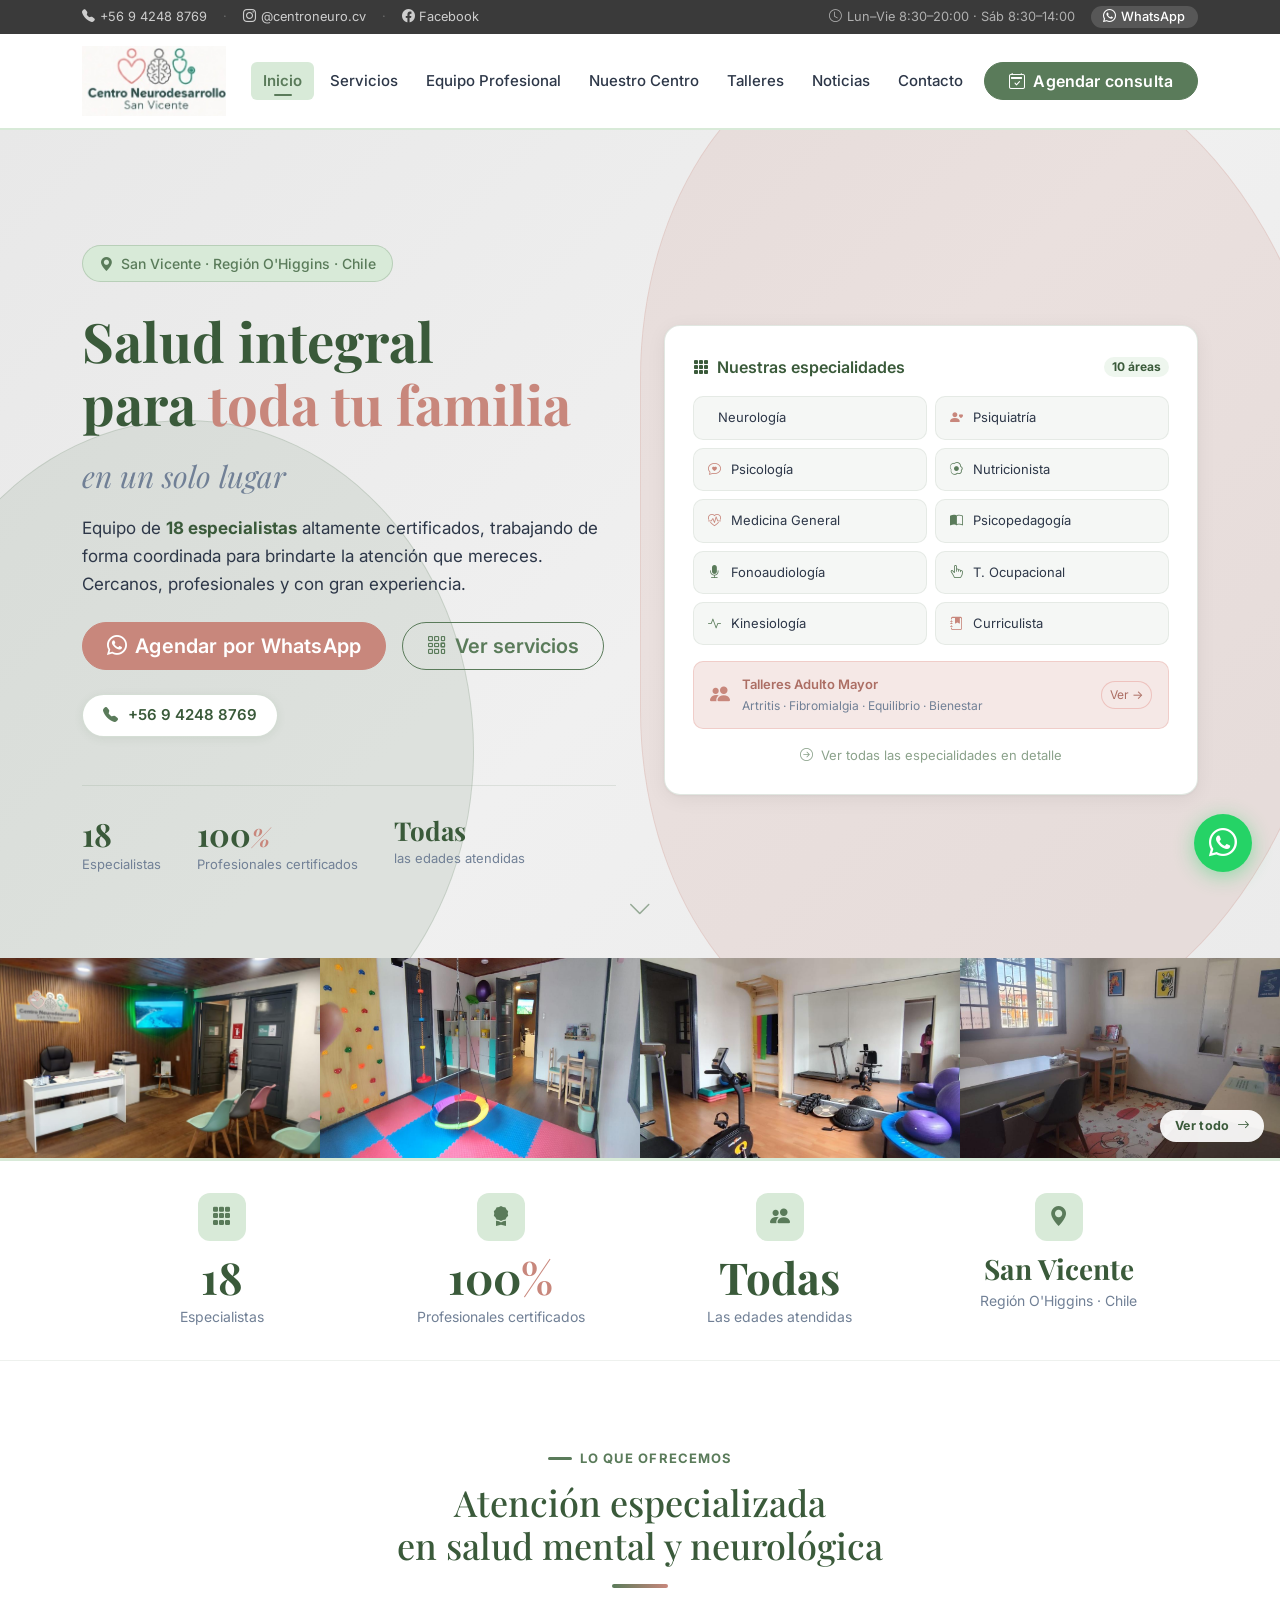
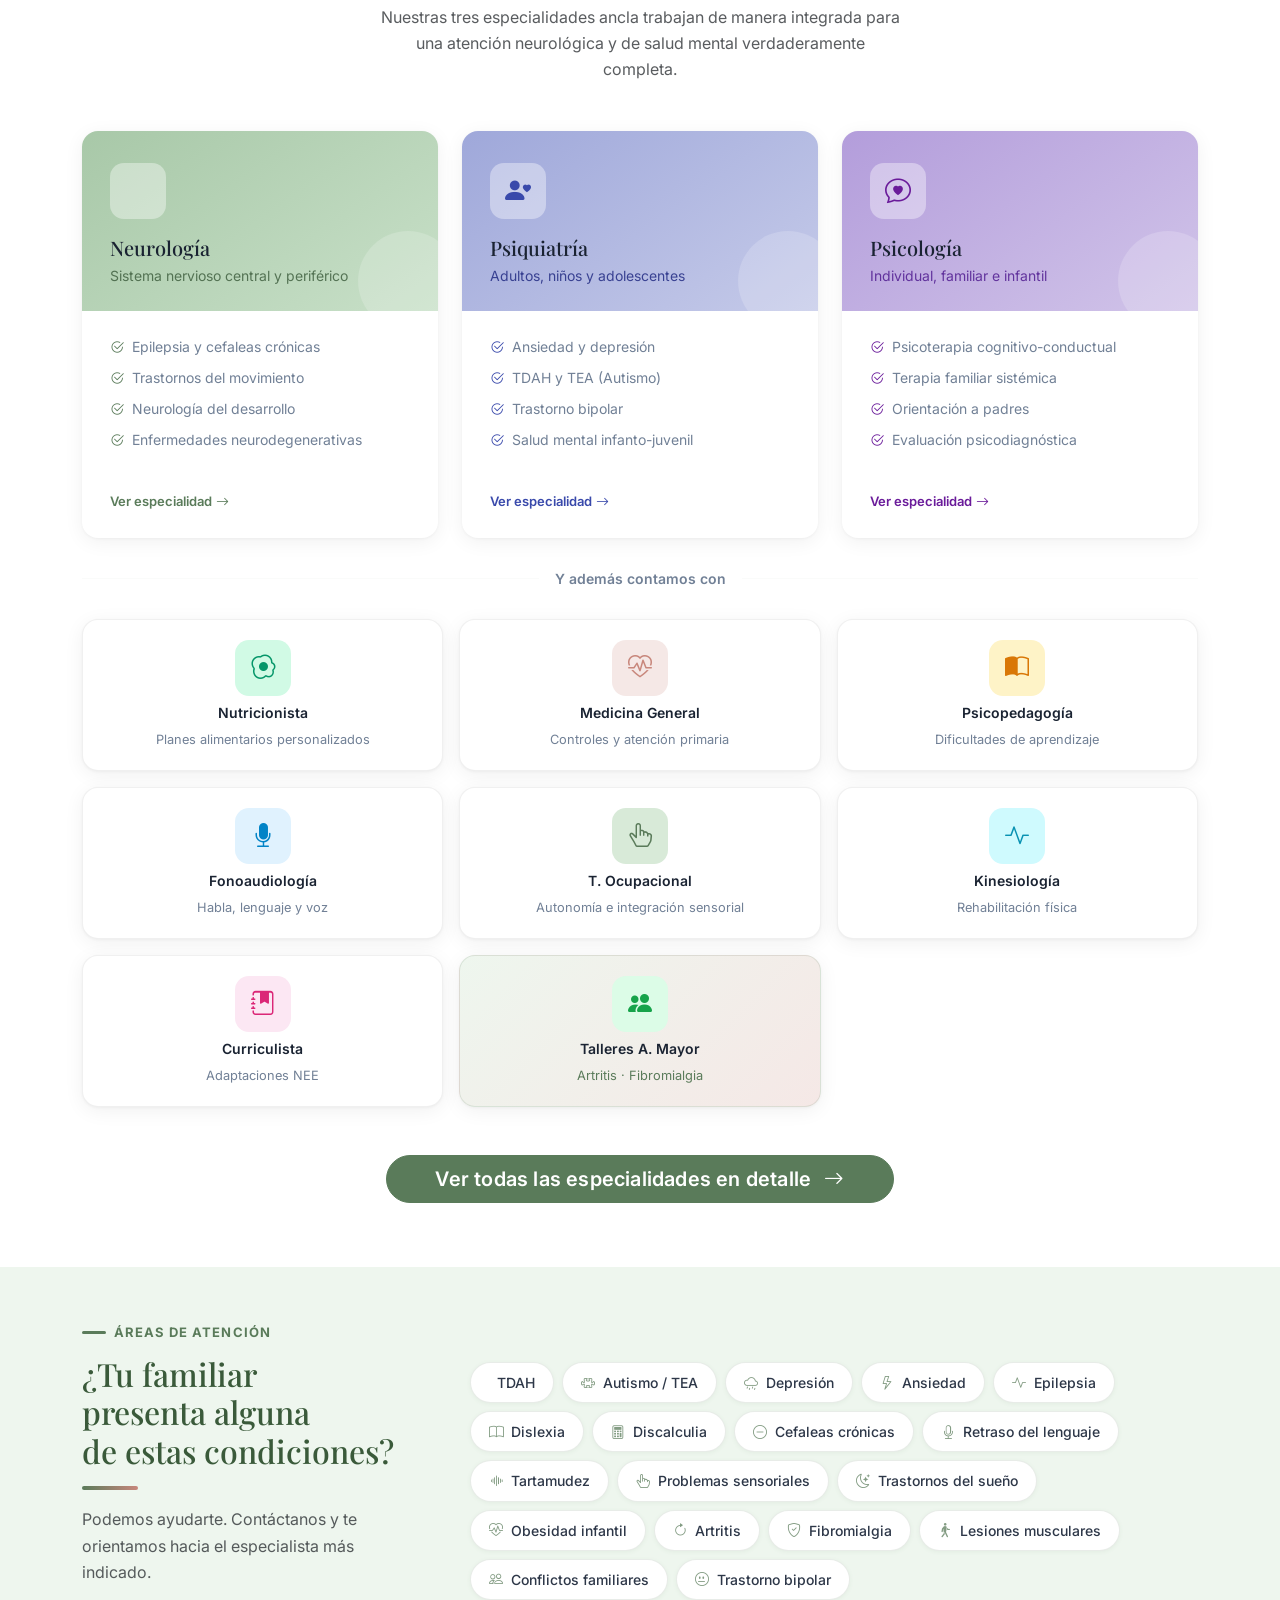
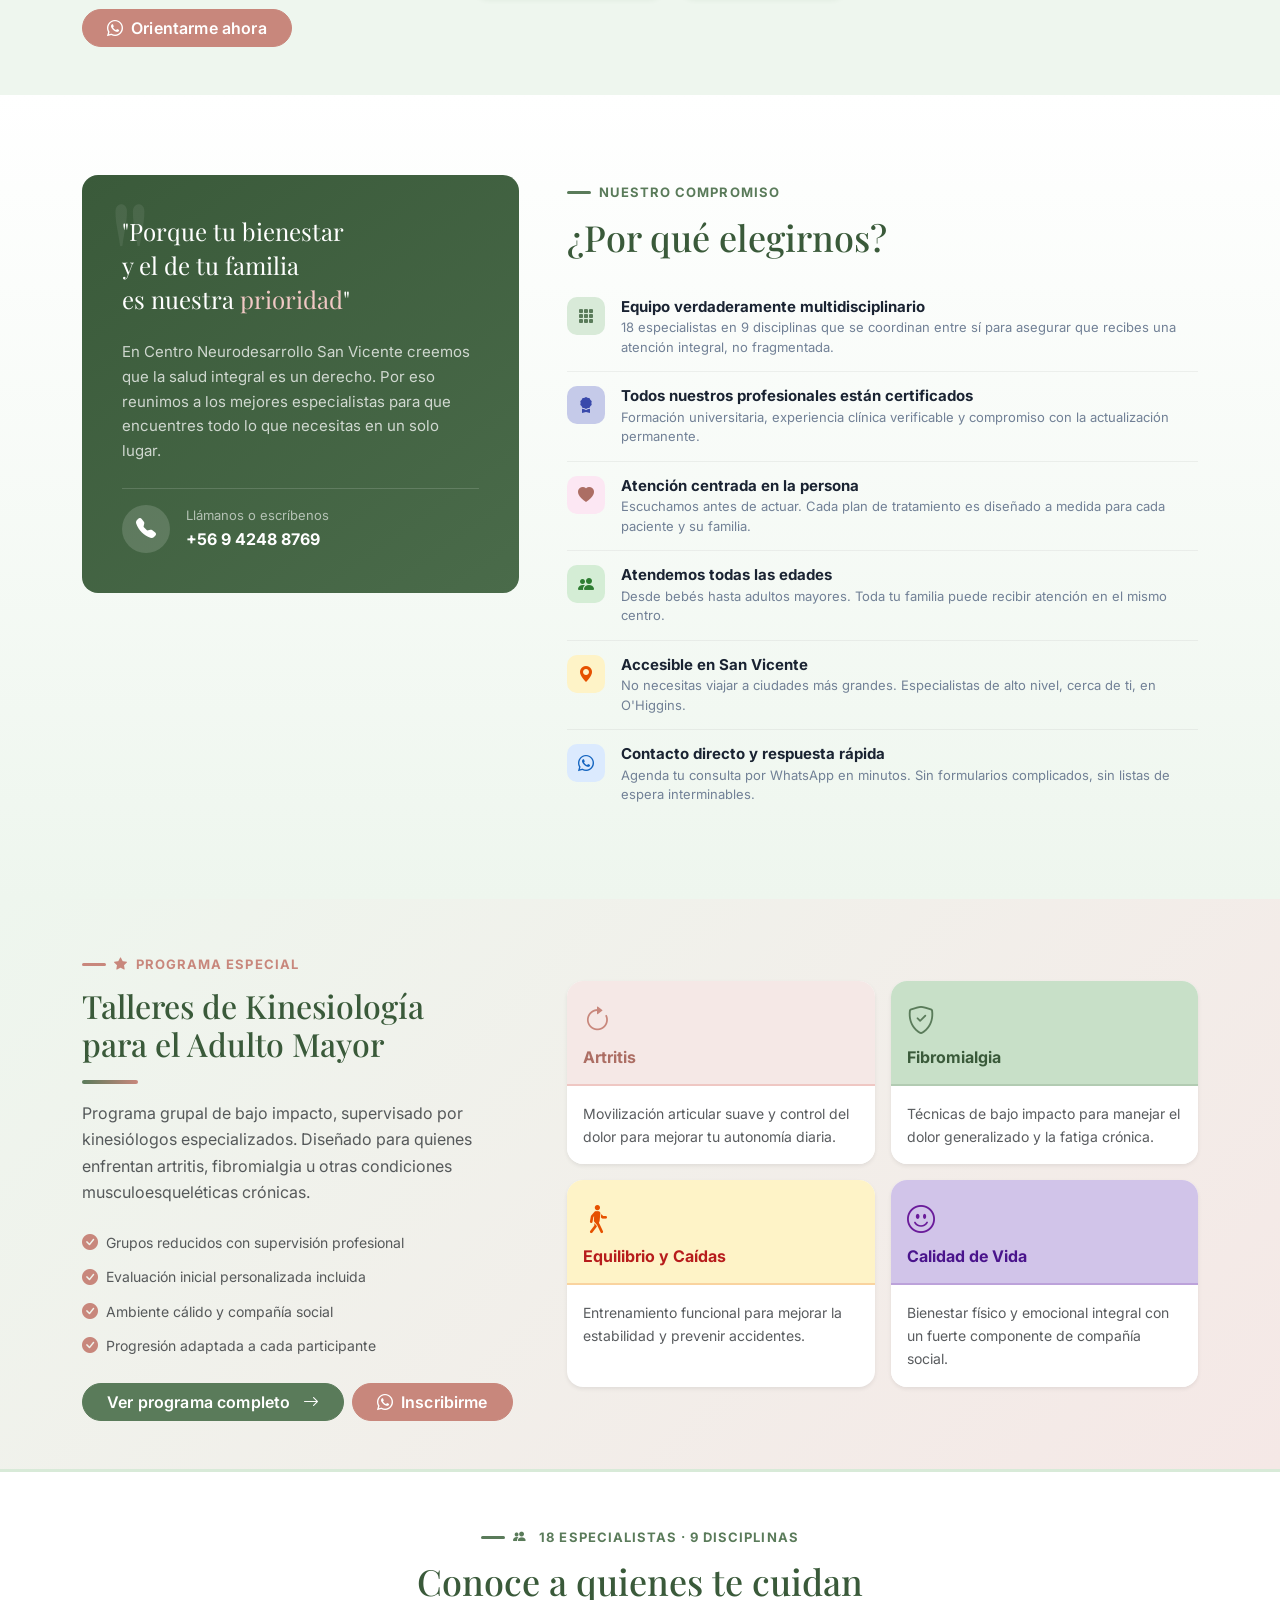
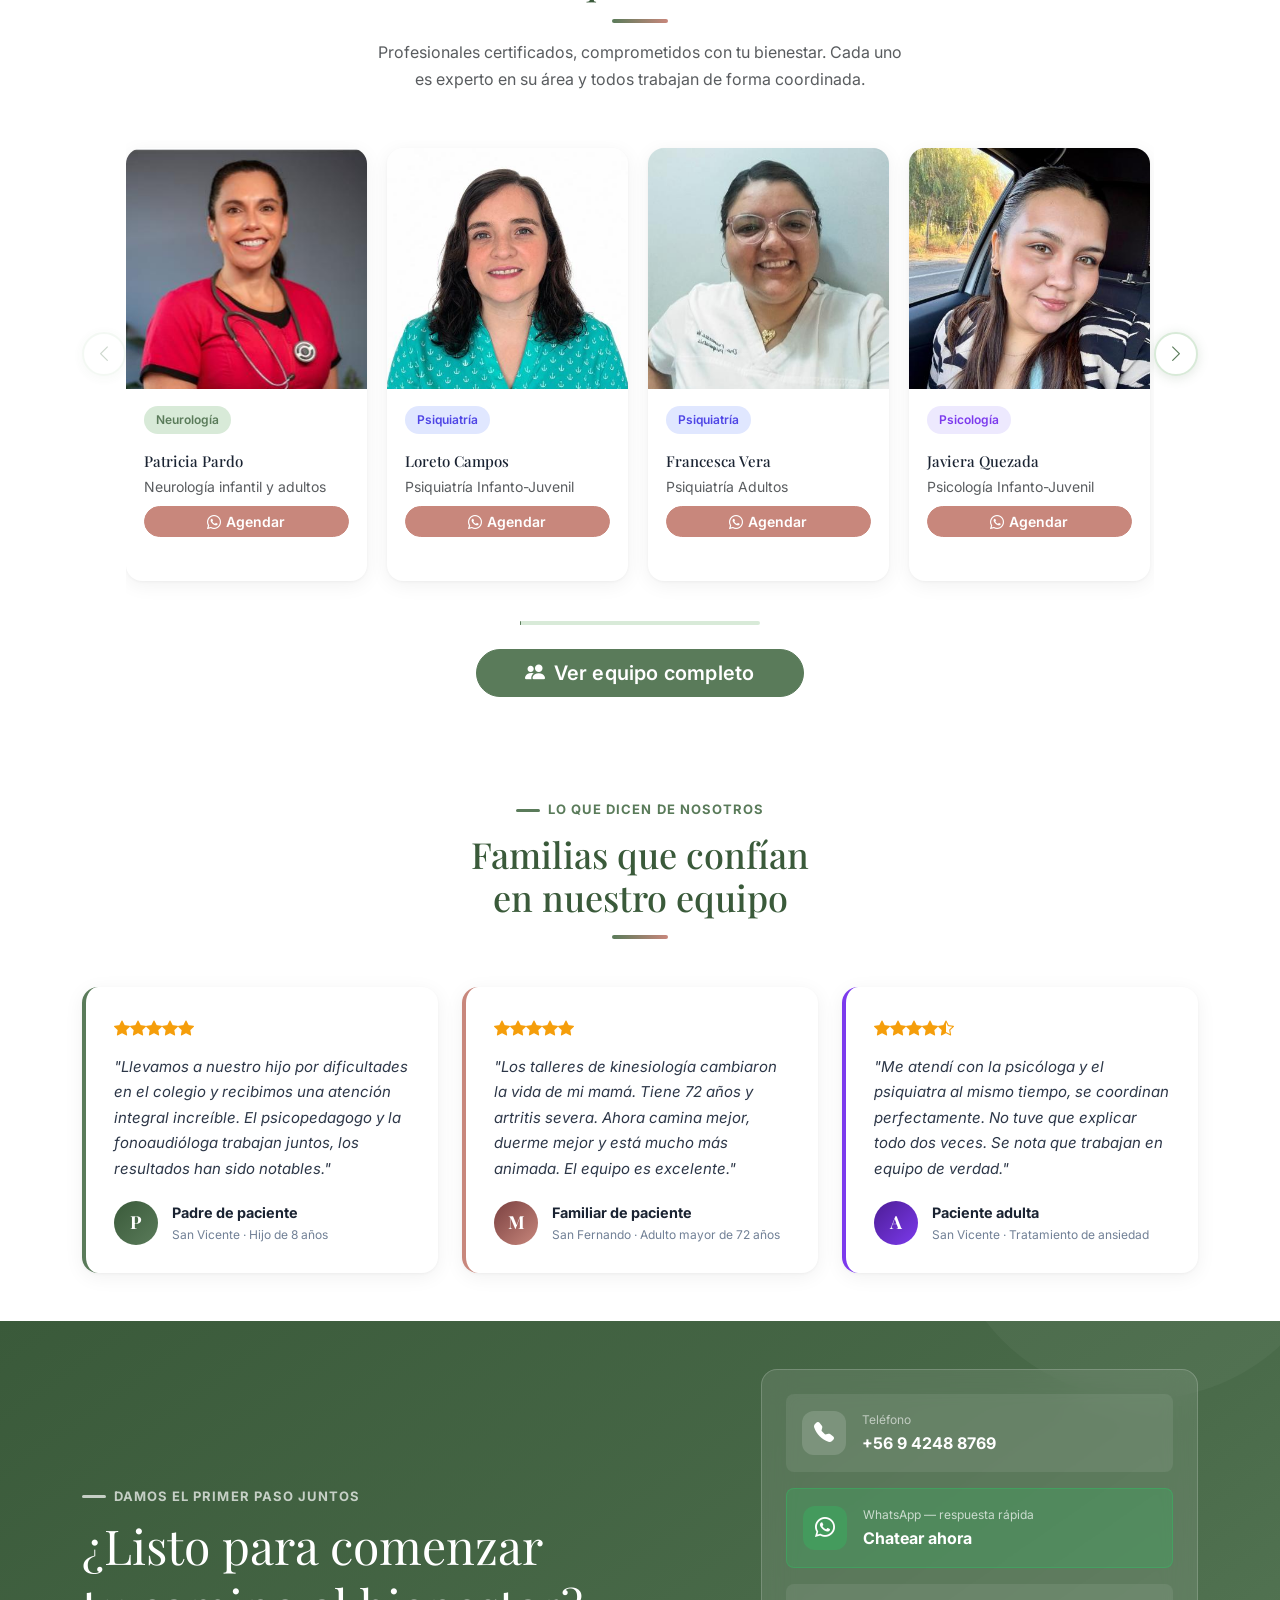
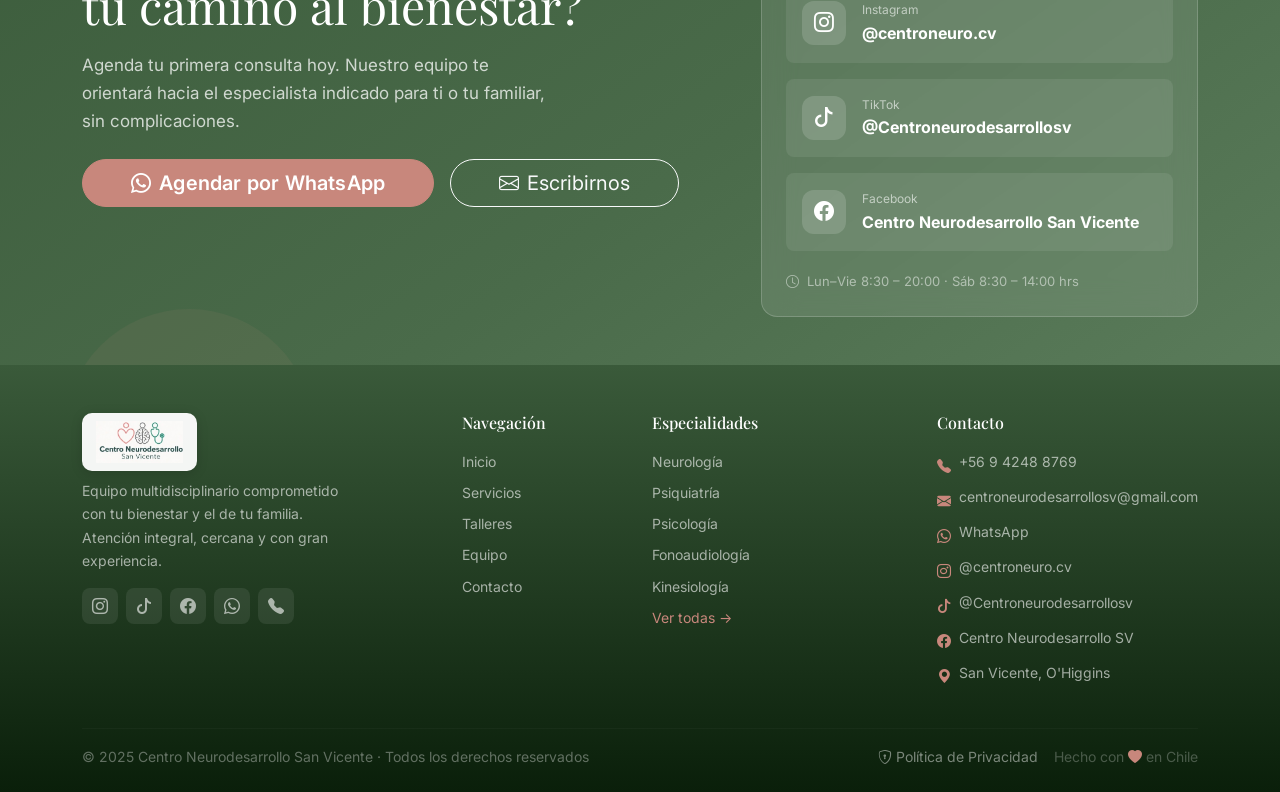
==== index.html @ 76d61744 "Add new talleres.html page for adult kinesiology workshops targeting seniors" ====
<!DOCTYPE html>
<html lang="es">
<head>
  <meta charset="UTF-8">
  <meta name="viewport" content="width=device-width, initial-scale=1.0">
  <title>Centro Neurodesarrollo San Vicente | Neurología · Psicología · Salud Mental</title>
  <meta name="description" content="Centro de salud multidisciplinario en San Vicente de Tagua Tagua: Neurología, Psiquiatría, Psicología, Fonoaudiología, Kinesiología, Terapia Ocupacional, Psicopedagogía y Nutrición. 18 especialistas. Atención para niños, adultos y adultos mayores.">
  <meta name="keywords" content="neurología San Vicente, psicología San Vicente, psiquiatría San Vicente, fonoaudiología San Vicente, kinesiología San Vicente, terapia ocupacional San Vicente, psicopedagogía San Vicente, nutrición San Vicente, TDAH San Vicente, autismo San Vicente, TEA San Vicente, trastorno del lenguaje San Vicente, salud mental San Vicente, neurodesarrollo, centro de salud San Vicente, San Vicente de Tagua Tagua, Tagua Tagua, Rengo, Pichidegua, Las Cabras, Peumo, O'Higgins, Chile">
  <link rel="canonical" href="https://centroneurodesarrollosv.cl/">
  <meta property="og:type" content="website">
  <meta property="og:locale" content="es_CL">
  <meta property="og:title" content="Centro Neurodesarrollo San Vicente | Neurología · Psicología · Salud Mental">
  <meta property="og:description" content="Centro multidisciplinario en San Vicente de Tagua Tagua. 18 especialistas en Neurología, Psiquiatría, Psicología, Fonoaudiología, Kinesiología y más. Atención para toda la familia.">
  <meta property="og:url" content="https://centroneurodesarrollosv.cl/">
  <meta property="og:image" content="https://centroneurodesarrollosv.cl/assets/img/Logo.jpg">
  <meta property="og:site_name" content="Centro Neurodesarrollo San Vicente">
  <meta name="twitter:card" content="summary">
  <meta name="twitter:title" content="Centro Neurodesarrollo San Vicente | Neurología · Psicología · Salud Mental">
  <meta name="twitter:description" content="Centro multidisciplinario en San Vicente de Tagua Tagua. 18 especialistas en Neurología, Psiquiatría, Psicología, Fonoaudiología, Kinesiología y más.">
  <meta name="twitter:image" content="https://centroneurodesarrollosv.cl/assets/img/Logo.jpg">
  <meta name="geo.region" content="CL-LI">
  <meta name="geo.placename" content="San Vicente de Tagua Tagua, Región O'Higgins, Chile">
  <meta name="geo.position" content="-34.4382;-71.0875">
  <meta name="ICBM" content="-34.4382, -71.0875">
  <link rel="icon" href="data:image/svg+xml,<svg xmlns='http://www.w3.org/2000/svg' viewBox='0 0 100 100'><text y='.9em' font-size='90'>🧠</text></svg>">
  <link href="https://cdn.jsdelivr.net/npm/bootstrap@5.3.3/dist/css/bootstrap.min.css" rel="stylesheet" integrity="sha384-QWTKZyjpPEjISv5WaRU9OFeRpok6YctnYmDr5pNlyT2bRjXh0JMhjY6hW+ALEwIH" crossorigin="anonymous">
  <link rel="stylesheet" href="https://cdn.jsdelivr.net/npm/bootstrap-icons@1.11.3/font/bootstrap-icons.min.css">
  <link rel="preconnect" href="https://fonts.googleapis.com">
  <link rel="preconnect" href="https://fonts.gstatic.com" crossorigin>
  <link href="https://fonts.googleapis.com/css2?family=Inter:wght@400;500;600;700&family=Playfair+Display:ital,wght@0,600;0,700;1,600&display=swap" rel="stylesheet">
  <link href="css/custom.css" rel="stylesheet">
  <script type="application/ld+json">
  {
    "@context": "https://schema.org",
    "@type": ["MedicalOrganization", "LocalBusiness"],
    "name": "Centro Neurodesarrollo San Vicente",
    "alternateName": "Centro Neurodesarrollo SV",
    "description": "Centro de salud multidisciplinario en San Vicente de Tagua Tagua especializado en neurología, psiquiatría, psicología, fonoaudiología, kinesiología, terapia ocupacional, psicopedagogía y nutrición.",
    "url": "https://centroneurodesarrollosv.cl",
    "telephone": "+56942488769",
    "image": "https://centroneurodesarrollosv.cl/assets/img/Logo.jpg",
    "sameAs": [
      "https://www.instagram.com/centroneuro.cv",
      "https://www.tiktok.com/@Centroneurodesarrollosv",
      "https://www.facebook.com/profile.php?id=61574772495186"
    ],
    "address": {
      "@type": "PostalAddress",
      "streetAddress": "San Vicente de Tagua Tagua",
      "addressLocality": "San Vicente de Tagua Tagua",
      "addressRegion": "Región del Libertador General Bernardo O'Higgins",
      "addressCountry": "CL"
    },
    "geo": {"@type": "GeoCoordinates", "latitude": -34.4382, "longitude": -71.0875},
    "openingHoursSpecification": [
      {"@type": "OpeningHoursSpecification", "dayOfWeek": ["Monday","Tuesday","Wednesday","Thursday","Friday"], "opens": "08:30", "closes": "20:00"},
      {"@type": "OpeningHoursSpecification", "dayOfWeek": ["Saturday"], "opens": "08:30", "closes": "14:00"}
    ],
    "medicalSpecialty": ["Neurology","Psychiatry","Psychology","Nutrition","SpeechPathology","PhysicalTherapy","OccupationalTherapy"],
    "hasOfferCatalog": {
      "@type": "OfferCatalog",
      "name": "Especialidades de salud",
      "itemListElement": [
        {"@type": "Offer", "itemOffered": {"@type": "MedicalTherapy", "name": "Neurología"}},
        {"@type": "Offer", "itemOffered": {"@type": "MedicalTherapy", "name": "Psiquiatría Infanto-Juvenil"}},
        {"@type": "Offer", "itemOffered": {"@type": "MedicalTherapy", "name": "Psiquiatría Adultos"}},
        {"@type": "Offer", "itemOffered": {"@type": "MedicalTherapy", "name": "Psicología Infanto-Juvenil"}},
        {"@type": "Offer", "itemOffered": {"@type": "MedicalTherapy", "name": "Psicología Adultos"}},
        {"@type": "Offer", "itemOffered": {"@type": "MedicalTherapy", "name": "Fonoaudiología"}},
        {"@type": "Offer", "itemOffered": {"@type": "MedicalTherapy", "name": "Kinesiología"}},
        {"@type": "Offer", "itemOffered": {"@type": "MedicalTherapy", "name": "Terapia Ocupacional"}},
        {"@type": "Offer", "itemOffered": {"@type": "MedicalTherapy", "name": "Psicopedagogía"}},
        {"@type": "Offer", "itemOffered": {"@type": "MedicalTherapy", "name": "Nutrición"}},
        {"@type": "Offer", "itemOffered": {"@type": "MedicalTherapy", "name": "Curriculista"}}
      ]
    },
    "areaServed": [
      {"@type": "City", "name": "San Vicente de Tagua Tagua"},
      {"@type": "City", "name": "Pichidegua"},
      {"@type": "City", "name": "Las Cabras"},
      {"@type": "City", "name": "Peumo"},
      {"@type": "City", "name": "Rengo"},
      {"@type": "AdministrativeArea", "name": "Provincia de Cachapoal"},
      {"@type": "AdministrativeArea", "name": "Región de O'Higgins"}
    ],
    "priceRange": "$$"
  }
  </script>
</head>
<body>

<!-- ===== NAVBAR ===== -->
<div class="top-bar" id="topBar">
  <div class="container">
    <div class="d-flex justify-content-between align-items-center">
      <div class="d-flex align-items-center gap-3">
        <a href="tel:+56942488769" class="top-bar-link"><i class="bi bi-telephone-fill"></i>+56 9 4248 8769</a>
        <span class="top-bar-sep d-none d-sm-inline">·</span>
        <a href="https://www.instagram.com/centroneuro.cv" class="top-bar-link d-none d-sm-inline-flex" target="_blank" rel="noopener noreferrer"><i class="bi bi-instagram"></i>@centroneuro.cv</a>
        <span class="top-bar-sep d-none d-md-inline">·</span>
        <a href="https://www.facebook.com/profile.php?id=61574772495186" class="top-bar-link d-none d-md-inline-flex" target="_blank" rel="noopener noreferrer"><i class="bi bi-facebook"></i>Facebook</a>
      </div>
      <div class="d-flex align-items-center gap-3">
        <span class="top-bar-text d-none d-md-inline-flex"><i class="bi bi-clock"></i>Lun–Vie 8:30–20:00 · Sáb 8:30–14:00</span>
        <a href="https://wa.me/56942488769?text=Hola%2C%20quisiera%20agendar%20una%20consulta" class="top-bar-cta" target="_blank" rel="noopener noreferrer"><i class="bi bi-whatsapp"></i>WhatsApp</a>
      </div>
    </div>
  </div>
</div>
<nav class="navbar navbar-expand-lg navbar-light bg-white sticky-top" id="mainNav">
  <div class="container">
    <a class="navbar-brand py-1" href="index.html">
      <img src="assets/img/Logo.jpg" alt="Centro Neurodesarrollo San Vicente" class="navbar-logo">
    </a>
    <button class="navbar-toggler border-0" type="button" data-bs-toggle="collapse" data-bs-target="#navMain" aria-controls="navMain" aria-expanded="false" aria-label="Abrir menú">
      <span class="navbar-toggler-icon"></span>
    </button>
    <div class="collapse navbar-collapse" id="navMain">
      <ul class="navbar-nav mx-auto gap-1 py-2 py-lg-0">
        <li class="nav-item"><a class="nav-link" href="index.html" data-page="index.html">Inicio</a></li>
        <li class="nav-item"><a class="nav-link" href="servicios.html" data-page="servicios.html">Servicios</a></li>
        <li class="nav-item"><a class="nav-link" href="equipo.html" data-page="equipo.html">Equipo Profesional</a></li>
        <li class="nav-item"><a class="nav-link" href="nuestro-centro.html" data-page="nuestro-centro.html">Nuestro Centro</a></li>
        <li class="nav-item"><a class="nav-link" href="talleres.html" data-page="talleres.html">Talleres</a></li>
        <li class="nav-item"><a class="nav-link" href="noticias.html" data-page="noticias.html">Noticias</a></li>
        <li class="nav-item"><a class="nav-link" href="contacto.html" data-page="contacto.html">Contacto</a></li>
      </ul>
      <a href="https://wa.me/56942488769?text=Hola%2C%20quisiera%20agendar%20una%20consulta"
         class="btn btn-primary rounded-pill px-4 mt-2 mt-lg-0" target="_blank" rel="noopener noreferrer">
        <i class="bi bi-calendar2-check me-2"></i>Agendar consulta
      </a>
    </div>
  </div>
</nav>

<!-- ===== HERO ===== -->
<section class="hero-section" id="inicio">
  <div class="container position-relative" style="z-index:1">
    <div class="row align-items-center g-5">

      <!-- Columna izquierda -->
      <div class="col-lg-6">
        <div class="hero-badge">
          <i class="bi bi-geo-alt-fill"></i>
          San Vicente · Región O'Higgins · Chile
        </div>

        <h1 class="hero-title mb-3">
          Salud integral<br>
          para <span>toda tu familia</span><br>
          <span style="color:var(--color-text-light);font-size:.55em;font-weight:400;font-style:italic">en un solo lugar</span>
        </h1>

        <p class="hero-subtitle mb-4">
          Equipo de <strong style="color:var(--color-primary-dark)">18 especialistas</strong> altamente certificados, trabajando de forma coordinada para brindarte la atención que mereces. Cercanos, profesionales y con gran experiencia.
        </p>

        <div class="d-flex flex-wrap gap-3 mb-4">
          <a href="https://wa.me/56942488769?text=Hola%2C%20quisiera%20agendar%20una%20consulta"
             class="btn btn-accent btn-lg rounded-pill px-4" target="_blank" rel="noopener noreferrer">
            <i class="bi bi-whatsapp me-2"></i>Agendar por WhatsApp
          </a>
          <a href="servicios.html" class="btn btn-outline-primary btn-lg rounded-pill px-4">
            <i class="bi bi-grid-3x3-gap me-2"></i>Ver servicios
          </a>
        </div>

        <a href="tel:+56942488769" class="hero-phone-badge">
          <i class="bi bi-telephone-fill"></i>+56 9 4248 8769
        </a>

        <div class="hero-stats">
          <div class="hero-stat">
            <div class="stat-number">18</div>
            <div class="stat-label">Especialistas</div>
          </div>
          <div class="hero-stat">
            <div class="stat-number">100<em style="color:var(--color-accent);font-size:1.5rem">%</em></div>
            <div class="stat-label">Profesionales certificados</div>
          </div>
          <div class="hero-stat">
            <div class="stat-number" style="font-size:1.625rem">Todas</div>
            <div class="stat-label">las edades atendidas</div>
          </div>
        </div>
      </div>

      <!-- Columna derecha: card de especialidades -->
      <div class="col-lg-6 d-none d-lg-block">
        <div class="hero-card">
          <div class="d-flex align-items-center justify-content-between mb-3">
            <div class="d-flex align-items-center gap-2" style="color:var(--color-primary-dark)">
              <i class="bi bi-grid-3x3-gap-fill"></i>
              <span class="fw-semibold">Nuestras especialidades</span>
            </div>
            <span class="badge rounded-pill" style="background:var(--color-primary-xlight);color:var(--color-primary-dark);font-size:.75rem">10 áreas</span>
          </div>

          <!-- Grid 2x5 de especialidades -->
          <div class="row g-2 mb-3">
            <div class="col-6">
              <div style="background:rgba(90,123,90,0.06);border:1px solid rgba(90,123,90,.1);border-radius:.625rem;padding:.625rem .875rem;display:flex;align-items:center;gap:.625rem;font-size:.8125rem;color:var(--color-text)">
                <i class="bi bi-brain" style="color:var(--color-primary)"></i> Neurología
              </div>
            </div>
            <div class="col-6">
              <div style="background:rgba(90,123,90,0.06);border:1px solid rgba(90,123,90,.1);border-radius:.625rem;padding:.625rem .875rem;display:flex;align-items:center;gap:.625rem;font-size:.8125rem;color:var(--color-text)">
                <i class="bi bi-person-heart" style="color:var(--color-accent)"></i> Psiquiatría
              </div>
            </div>
            <div class="col-6">
              <div style="background:rgba(90,123,90,0.06);border:1px solid rgba(90,123,90,.1);border-radius:.625rem;padding:.625rem .875rem;display:flex;align-items:center;gap:.625rem;font-size:.8125rem;color:var(--color-text)">
                <i class="bi bi-chat-heart" style="color:var(--color-accent)"></i> Psicología
              </div>
            </div>
            <div class="col-6">
              <div style="background:rgba(90,123,90,0.06);border:1px solid rgba(90,123,90,.1);border-radius:.625rem;padding:.625rem .875rem;display:flex;align-items:center;gap:.625rem;font-size:.8125rem;color:var(--color-text)">
                <i class="bi bi-egg-fried" style="color:var(--color-primary)"></i> Nutricionista
              </div>
            </div>
            <div class="col-6">
              <div style="background:rgba(90,123,90,0.06);border:1px solid rgba(90,123,90,.1);border-radius:.625rem;padding:.625rem .875rem;display:flex;align-items:center;gap:.625rem;font-size:.8125rem;color:var(--color-text)">
                <i class="bi bi-heart-pulse" style="color:var(--color-accent)"></i> Medicina General
              </div>
            </div>
            <div class="col-6">
              <div style="background:rgba(90,123,90,0.06);border:1px solid rgba(90,123,90,.1);border-radius:.625rem;padding:.625rem .875rem;display:flex;align-items:center;gap:.625rem;font-size:.8125rem;color:var(--color-text)">
                <i class="bi bi-book-half" style="color:var(--color-primary)"></i> Psicopedagogía
              </div>
            </div>
            <div class="col-6">
              <div style="background:rgba(90,123,90,0.06);border:1px solid rgba(90,123,90,.1);border-radius:.625rem;padding:.625rem .875rem;display:flex;align-items:center;gap:.625rem;font-size:.8125rem;color:var(--color-text)">
                <i class="bi bi-mic-fill" style="color:var(--color-primary)"></i> Fonoaudiología
              </div>
            </div>
            <div class="col-6">
              <div style="background:rgba(90,123,90,0.06);border:1px solid rgba(90,123,90,.1);border-radius:.625rem;padding:.625rem .875rem;display:flex;align-items:center;gap:.625rem;font-size:.8125rem;color:var(--color-text)">
                <i class="bi bi-hand-index-thumb" style="color:var(--color-primary)"></i> T. Ocupacional
              </div>
            </div>
            <div class="col-6">
              <div style="background:rgba(90,123,90,0.06);border:1px solid rgba(90,123,90,.1);border-radius:.625rem;padding:.625rem .875rem;display:flex;align-items:center;gap:.625rem;font-size:.8125rem;color:var(--color-text)">
                <i class="bi bi-activity" style="color:var(--color-primary)"></i> Kinesiología
              </div>
            </div>
            <div class="col-6">
              <div style="background:rgba(90,123,90,0.06);border:1px solid rgba(90,123,90,.1);border-radius:.625rem;padding:.625rem .875rem;display:flex;align-items:center;gap:.625rem;font-size:.8125rem;color:var(--color-text)">
                <i class="bi bi-journal-bookmark-fill" style="color:var(--color-accent)"></i> Curriculista
              </div>
            </div>
          </div>

          <!-- Taller adulto mayor destacado -->
          <div style="background:var(--color-accent-light);border:1px solid rgba(224,123,114,.25);border-radius:.625rem;padding:.75rem 1rem;display:flex;align-items:center;gap:.75rem;margin-bottom:1rem">
            <i class="bi bi-people-fill" style="color:var(--color-accent);font-size:1.25rem;flex-shrink:0"></i>
            <div>
              <div style="font-weight:600;font-size:.8125rem;color:var(--color-accent-dark)">Talleres Adulto Mayor</div>
              <div style="font-size:.75rem;color:var(--color-text-light)">Artritis · Fibromialgia · Equilibrio · Bienestar</div>
            </div>
            <a href="talleres.html" class="ms-auto btn btn-sm rounded-pill" style="background:var(--color-accent-light);color:var(--color-accent-dark);font-size:.75rem;white-space:nowrap;border:1px solid rgba(224,123,114,.35)">Ver →</a>
          </div>

          <a href="servicios.html" class="d-flex align-items-center justify-content-center gap-2 text-decoration-none" style="color:var(--color-primary);opacity:.7;font-size:.8125rem;transition:opacity .2s">
            <i class="bi bi-arrow-right-circle"></i> Ver todas las especialidades en detalle
          </a>
        </div>
      </div>
    </div>
  </div>
  <a href="#stats" class="scroll-indicator" aria-label="Desplazar hacia abajo">
    <i class="bi bi-chevron-down fs-4"></i>
  </a>
</section>

<!-- ===== PHOTO STRIP ===== -->
<div style="background:#1a1a1a;overflow:hidden;">
  <div class="row g-0">
    <div class="col-6 col-md-3" style="height:200px;overflow:hidden;">
      <img src="assets/img/centro/recepcion-principal.jpg" alt="Recepción Centro Neurodesarrollo" style="width:100%;height:200px;object-fit:cover;transition:transform .5s ease;" onmouseover="this.style.transform='scale(1.06)'" onmouseout="this.style.transform='scale(1)'">
    </div>
    <div class="col-6 col-md-3" style="height:200px;overflow:hidden;">
      <img src="assets/img/centro/sala-integracion-sensorial.jpg" alt="Sala de integración sensorial" style="width:100%;height:200px;object-fit:cover;transition:transform .5s ease;" onmouseover="this.style.transform='scale(1.06)'" onmouseout="this.style.transform='scale(1)'">
    </div>
    <div class="col-6 col-md-3 d-none d-md-block" style="height:200px;overflow:hidden;">
      <img src="assets/img/centro/sala-kinesiologia.jpg" alt="Sala de kinesiología" style="width:100%;height:200px;object-fit:cover;transition:transform .5s ease;" onmouseover="this.style.transform='scale(1.06)'" onmouseout="this.style.transform='scale(1)'">
    </div>
    <div class="col-6 col-md-3 d-none d-md-block" style="height:200px;overflow:hidden;position:relative;">
      <img src="assets/img/centro/sala-to.jpg" alt="Sala de terapia ocupacional" style="width:100%;height:200px;object-fit:cover;transition:transform .5s ease;" onmouseover="this.style.transform='scale(1.06)'" onmouseout="this.style.transform='scale(1)'">
      <a href="nuestro-centro.html" style="position:absolute;bottom:1rem;right:1rem;background:rgba(255,255,255,0.92);color:var(--color-primary-dark);font-size:.78rem;font-weight:700;padding:.35rem .9rem;border-radius:50px;text-decoration:none;letter-spacing:.03em;">
        Ver todo <i class="bi bi-arrow-right ms-1"></i>
      </a>
    </div>
  </div>
</div>

<!-- ===== STATS STRIP ===== -->
<div class="stats-strip" id="stats">
  <div class="container">
    <div class="row g-0">
      <div class="col-6 col-md-3">
        <div class="stat-strip-item fade-up">
          <div class="stat-strip-icon"><i class="bi bi-grid-3x3-gap-fill"></i></div>
          <span class="stat-strip-number">18</span>
          <span class="stat-strip-label">Especialistas</span>
        </div>
      </div>
      <div class="col-6 col-md-3">
        <div class="stat-strip-item fade-up">
          <div class="stat-strip-icon"><i class="bi bi-award-fill"></i></div>
          <span class="stat-strip-number">100<em>%</em></span>
          <span class="stat-strip-label">Profesionales certificados</span>
        </div>
      </div>
      <div class="col-6 col-md-3">
        <div class="stat-strip-item fade-up">
          <div class="stat-strip-icon"><i class="bi bi-people-fill"></i></div>
          <span class="stat-strip-number">Todas</span>
          <span class="stat-strip-label">Las edades atendidas</span>
        </div>
      </div>
      <div class="col-6 col-md-3">
        <div class="stat-strip-item fade-up">
          <div class="stat-strip-icon"><i class="bi bi-geo-alt-fill"></i></div>
          <span class="stat-strip-number" style="font-size:1.75rem">San Vicente</span>
          <span class="stat-strip-label">Región O'Higgins · Chile</span>
        </div>
      </div>
    </div>
  </div>
</div>

<!-- ===== ESPECIALIDADES DESTACADAS ===== -->
<section class="py-5 py-md-6" id="servicios" style="padding-top:5rem!important;padding-bottom:4rem!important;background:white">
  <div class="container">

    <div class="text-center mb-5">
      <p class="eyebrow" style="color:var(--color-primary)">Lo que ofrecemos</p>
      <h2 class="section-title">Atención especializada<br>en salud mental y neurológica</h2>
      <div class="section-divider"></div>
      <p class="text-muted mt-3 mx-auto" style="max-width:520px">Nuestras tres especialidades ancla trabajan de manera integrada para una atención neurológica y de salud mental verdaderamente completa.</p>
    </div>

    <!-- Trio destacado -->
    <div class="row g-4 mb-4">
      <!-- Neurología -->
      <div class="col-md-4 fade-up">
        <a href="servicios.html#neurologia" class="service-card-featured">
          <div class="service-card-featured-header" style="background:linear-gradient(145deg,#A8C8A8,#C8E0C8);color:var(--color-primary-dark)">
            <div class="feat-icon"><i class="bi bi-brain" style="color:var(--color-primary)"></i></div>
            <h4>Neurología</h4>
            <p>Sistema nervioso central y periférico</p>
          </div>
          <div class="service-card-featured-body">
            <ul>
              <li><i class="bi bi-check2-circle" style="color:var(--color-primary)"></i>Epilepsia y cefaleas crónicas</li>
              <li><i class="bi bi-check2-circle" style="color:var(--color-primary)"></i>Trastornos del movimiento</li>
              <li><i class="bi bi-check2-circle" style="color:var(--color-primary)"></i>Neurología del desarrollo</li>
              <li><i class="bi bi-check2-circle" style="color:var(--color-primary)"></i>Enfermedades neurodegenerativas</li>
            </ul>
            <span class="arrow-link">Ver especialidad <i class="bi bi-arrow-right"></i></span>
          </div>
        </a>
      </div>
      <!-- Psiquiatría -->
      <div class="col-md-4 fade-up">
        <a href="servicios.html#psiquiatria" class="service-card-featured">
          <div class="service-card-featured-header" style="background:linear-gradient(145deg,#9FA8DA,#C5CAE9);color:#1a237e">
            <div class="feat-icon"><i class="bi bi-person-heart" style="color:#3949AB"></i></div>
            <h4>Psiquiatría</h4>
            <p>Adultos, niños y adolescentes</p>
          </div>
          <div class="service-card-featured-body">
            <ul>
              <li><i class="bi bi-check2-circle" style="color:#3949AB"></i>Ansiedad y depresión</li>
              <li><i class="bi bi-check2-circle" style="color:#3949AB"></i>TDAH y TEA (Autismo)</li>
              <li><i class="bi bi-check2-circle" style="color:#3949AB"></i>Trastorno bipolar</li>
              <li><i class="bi bi-check2-circle" style="color:#3949AB"></i>Salud mental infanto-juvenil</li>
            </ul>
            <span class="arrow-link" style="color:#3949AB">Ver especialidad <i class="bi bi-arrow-right"></i></span>
          </div>
        </a>
      </div>
      <!-- Psicología -->
      <div class="col-md-4 fade-up">
        <a href="servicios.html#psicologia" class="service-card-featured">
          <div class="service-card-featured-header" style="background:linear-gradient(145deg,#B39DDB,#D1C4E9);color:#4a148c">
            <div class="feat-icon"><i class="bi bi-chat-heart" style="color:#6A1B9A"></i></div>
            <h4>Psicología</h4>
            <p>Individual, familiar e infantil</p>
          </div>
          <div class="service-card-featured-body">
            <ul>
              <li><i class="bi bi-check2-circle" style="color:#6A1B9A"></i>Psicoterapia cognitivo-conductual</li>
              <li><i class="bi bi-check2-circle" style="color:#6A1B9A"></i>Terapia familiar sistémica</li>
              <li><i class="bi bi-check2-circle" style="color:#6A1B9A"></i>Orientación a padres</li>
              <li><i class="bi bi-check2-circle" style="color:#6A1B9A"></i>Evaluación psicodiagnóstica</li>
            </ul>
            <span class="arrow-link" style="color:#6A1B9A">Ver especialidad <i class="bi bi-arrow-right"></i></span>
          </div>
        </a>
      </div>
    </div>

    <!-- Divisor -->
    <div class="d-flex align-items-center gap-3 my-4">
      <hr class="flex-grow-1" style="border-color:rgba(90,123,90,.12)">
      <span class="small fw-semibold" style="color:var(--color-text-light);white-space:nowrap">Y además contamos con</span>
      <hr class="flex-grow-1" style="border-color:rgba(90,123,90,.12)">
    </div>

    <!-- Grid de especialidades restantes -->
    <div class="row g-3">
      <div class="col-6 col-md-4 col-lg-2-4 fade-up">
        <a href="servicios.html#nutricion" class="service-card text-center" style="padding:1.25rem 1rem">
          <div class="service-icon emerald mx-auto mb-2"><i class="bi bi-egg-fried"></i></div>
          <h5 style="font-size:.875rem">Nutricionista</h5>
          <p style="font-size:.8rem">Planes alimentarios personalizados</p>
        </a>
      </div>
      <div class="col-6 col-md-4 col-lg-2-4 fade-up">
        <a href="servicios.html#medicina" class="service-card text-center" style="padding:1.25rem 1rem">
          <div class="service-icon rose mx-auto mb-2"><i class="bi bi-heart-pulse"></i></div>
          <h5 style="font-size:.875rem">Medicina General</h5>
          <p style="font-size:.8rem">Controles y atención primaria</p>
        </a>
      </div>
      <div class="col-6 col-md-4 col-lg-2-4 fade-up">
        <a href="servicios.html#psicopedagogia" class="service-card text-center" style="padding:1.25rem 1rem">
          <div class="service-icon amber mx-auto mb-2"><i class="bi bi-book-half"></i></div>
          <h5 style="font-size:.875rem">Psicopedagogía</h5>
          <p style="font-size:.8rem">Dificultades de aprendizaje</p>
        </a>
      </div>
      <div class="col-6 col-md-4 col-lg-2-4 fade-up">
        <a href="servicios.html#fonoaudiologia" class="service-card text-center" style="padding:1.25rem 1rem">
          <div class="service-icon sky mx-auto mb-2"><i class="bi bi-mic-fill"></i></div>
          <h5 style="font-size:.875rem">Fonoaudiología</h5>
          <p style="font-size:.8rem">Habla, lenguaje y voz</p>
        </a>
      </div>
      <div class="col-6 col-md-4 col-lg-2-4 fade-up">
        <a href="servicios.html#terapia-ocupacional" class="service-card text-center" style="padding:1.25rem 1rem">
          <div class="service-icon teal mx-auto mb-2"><i class="bi bi-hand-index-thumb"></i></div>
          <h5 style="font-size:.875rem">T. Ocupacional</h5>
          <p style="font-size:.8rem">Autonomía e integración sensorial</p>
        </a>
      </div>
      <div class="col-6 col-md-4 col-lg-2-4 fade-up">
        <a href="servicios.html#kinesiologia" class="service-card text-center" style="padding:1.25rem 1rem">
          <div class="service-icon cyan mx-auto mb-2"><i class="bi bi-activity"></i></div>
          <h5 style="font-size:.875rem">Kinesiología</h5>
          <p style="font-size:.8rem">Rehabilitación física</p>
        </a>
      </div>
      <div class="col-6 col-md-4 col-lg-2-4 fade-up">
        <a href="servicios.html#curricula" class="service-card text-center" style="padding:1.25rem 1rem">
          <div class="service-icon pink mx-auto mb-2"><i class="bi bi-journal-bookmark-fill"></i></div>
          <h5 style="font-size:.875rem">Curriculista</h5>
          <p style="font-size:.8rem">Adaptaciones NEE</p>
        </a>
      </div>
      <div class="col-6 col-md-4 col-lg-2-4 fade-up">
        <a href="talleres.html" class="service-card text-center" style="padding:1.25rem 1rem;background:linear-gradient(135deg,#EEF6EE,#F5E8E6);border-color:rgba(90,123,90,.15)">
          <div class="service-icon green mx-auto mb-2"><i class="bi bi-people-fill"></i></div>
          <h5 style="font-size:.875rem">Talleres A. Mayor</h5>
          <p style="font-size:.8rem;color:var(--color-primary)">Artritis · Fibromialgia</p>
        </a>
      </div>
    </div>

    <div class="text-center mt-5">
      <a href="servicios.html" class="btn btn-primary btn-lg rounded-pill px-5">
        Ver todas las especialidades en detalle <i class="bi bi-arrow-right ms-2"></i>
      </a>
    </div>
  </div>
</section>

<!-- ===== CONDICIONES QUE TRATAMOS ===== -->
<section class="conditions-section py-5">
  <div class="container">
    <div class="row align-items-center g-5">
      <div class="col-lg-4 fade-up">
        <p class="eyebrow" style="color:var(--color-primary)">Áreas de atención</p>
        <h2 class="section-title" style="font-size:2rem">¿Tu familiar<br>presenta alguna<br>de estas condiciones?</h2>
        <div class="section-divider start mt-3"></div>
        <p class="text-muted mt-3">Podemos ayudarte. Contáctanos y te orientamos hacia el especialista más indicado.</p>
        <a href="https://wa.me/56942488769?text=Hola%2C%20necesito%20orientaci%C3%B3n%20sobre%20qu%C3%A9%20especialista%20necesito"
           class="btn btn-accent rounded-pill px-4 mt-2" target="_blank" rel="noopener noreferrer">
          <i class="bi bi-whatsapp me-2"></i>Orientarme ahora
        </a>
      </div>
      <div class="col-lg-8 fade-up">
        <div class="d-flex flex-wrap gap-2">
          <a href="servicios.html#psiquiatria" class="condition-tag"><i class="bi bi-brain text-primary"></i>TDAH</a>
          <a href="servicios.html#psiquiatria" class="condition-tag"><i class="bi bi-puzzle text-primary"></i>Autismo / TEA</a>
          <a href="servicios.html#psicologia"  class="condition-tag"><i class="bi bi-cloud-drizzle text-primary"></i>Depresión</a>
          <a href="servicios.html#psicologia"  class="condition-tag"><i class="bi bi-lightning text-primary"></i>Ansiedad</a>
          <a href="servicios.html#neurologia"  class="condition-tag"><i class="bi bi-activity text-primary"></i>Epilepsia</a>
          <a href="servicios.html#psicopedagogia" class="condition-tag"><i class="bi bi-book text-primary"></i>Dislexia</a>
          <a href="servicios.html#psicopedagogia" class="condition-tag"><i class="bi bi-calculator text-primary"></i>Discalculia</a>
          <a href="servicios.html#neurologia"  class="condition-tag"><i class="bi bi-dash-circle text-primary"></i>Cefaleas crónicas</a>
          <a href="servicios.html#fonoaudiologia" class="condition-tag"><i class="bi bi-mic text-primary"></i>Retraso del lenguaje</a>
          <a href="servicios.html#fonoaudiologia" class="condition-tag"><i class="bi bi-soundwave text-primary"></i>Tartamudez</a>
          <a href="servicios.html#terapia-ocupacional" class="condition-tag"><i class="bi bi-hand-index-thumb text-primary"></i>Problemas sensoriales</a>
          <a href="servicios.html#psiquiatria" class="condition-tag"><i class="bi bi-moon-stars text-primary"></i>Trastornos del sueño</a>
          <a href="servicios.html#nutricion"   class="condition-tag"><i class="bi bi-heart-pulse text-primary"></i>Obesidad infantil</a>
          <a href="talleres.html"              class="condition-tag"><i class="bi bi-arrow-clockwise text-primary"></i>Artritis</a>
          <a href="talleres.html"              class="condition-tag"><i class="bi bi-shield-check text-primary"></i>Fibromialgia</a>
          <a href="servicios.html#kinesiologia" class="condition-tag"><i class="bi bi-person-walking text-primary"></i>Lesiones musculares</a>
          <a href="servicios.html#psicologia"  class="condition-tag"><i class="bi bi-people text-primary"></i>Conflictos familiares</a>
          <a href="servicios.html#psiquiatria" class="condition-tag"><i class="bi bi-emoji-neutral text-primary"></i>Trastorno bipolar</a>
        </div>
      </div>
    </div>
  </div>
</section>

<!-- ===== POR QUÉ ELEGIRNOS ===== -->
<section class="py-5" style="padding-top:5rem!important;padding-bottom:5rem!important;background:linear-gradient(180deg,white 0%,var(--color-primary-xlight) 100%)">
  <div class="container">
    <div class="row g-5 align-items-start">

      <!-- Columna izquierda: quote card -->
      <div class="col-lg-5 fade-up">
        <div class="why-quote-card">
          <blockquote>
            "Porque tu bienestar<br>y el de tu familia<br>es nuestra <span>prioridad</span>"
          </blockquote>
          <p style="color:rgba(255,255,255,.75);font-size:.9375rem;position:relative;z-index:1">
            En Centro Neurodesarrollo San Vicente creemos que la salud integral es un derecho. Por eso reunimos a los mejores especialistas para que encuentres todo lo que necesitas en un solo lugar.
          </p>
          <div class="mt-4 pt-3" style="border-top:1px solid rgba(255,255,255,.15);position:relative;z-index:1">
            <div class="d-flex align-items-center gap-3">
              <div style="width:48px;height:48px;border-radius:50%;background:rgba(255,255,255,.15);display:flex;align-items:center;justify-content:center;font-size:1.25rem">
                <i class="bi bi-telephone-fill"></i>
              </div>
              <div>
                <div style="font-size:.8125rem;color:rgba(255,255,255,.6)">Llámanos o escríbenos</div>
                <a href="tel:+56942488769" style="color:white;font-weight:700;text-decoration:none">+56 9 4248 8769</a>
              </div>
            </div>
          </div>
        </div>
      </div>

      <!-- Columna derecha: lista de diferenciadores -->
      <div class="col-lg-7 fade-up">
        <p class="eyebrow" style="color:var(--color-primary)">Nuestro compromiso</p>
        <h2 class="section-title mb-4">¿Por qué elegirnos?</h2>

        <ul class="why-check-list">
          <li class="why-check-item">
            <div class="why-check-icon"><i class="bi bi-grid-3x3-gap-fill"></i></div>
            <div>
              <h6>Equipo verdaderamente multidisciplinario</h6>
              <p>18 especialistas en 9 disciplinas que se coordinan entre sí para asegurar que recibes una atención integral, no fragmentada.</p>
            </div>
          </li>
          <li class="why-check-item">
            <div class="why-check-icon lavender"><i class="bi bi-award-fill"></i></div>
            <div>
              <h6>Todos nuestros profesionales están certificados</h6>
              <p>Formación universitaria, experiencia clínica verificable y compromiso con la actualización permanente.</p>
            </div>
          </li>
          <li class="why-check-item">
            <div class="why-check-icon pink"><i class="bi bi-heart-fill"></i></div>
            <div>
              <h6>Atención centrada en la persona</h6>
              <p>Escuchamos antes de actuar. Cada plan de tratamiento es diseñado a medida para cada paciente y su familia.</p>
            </div>
          </li>
          <li class="why-check-item">
            <div class="why-check-icon sage"><i class="bi bi-people-fill"></i></div>
            <div>
              <h6>Atendemos todas las edades</h6>
              <p>Desde bebés hasta adultos mayores. Toda tu familia puede recibir atención en el mismo centro.</p>
            </div>
          </li>
          <li class="why-check-item">
            <div class="why-check-icon amber"><i class="bi bi-geo-alt-fill"></i></div>
            <div>
              <h6>Accesible en San Vicente</h6>
              <p>No necesitas viajar a ciudades más grandes. Especialistas de alto nivel, cerca de ti, en O'Higgins.</p>
            </div>
          </li>
          <li class="why-check-item">
            <div class="why-check-icon sky"><i class="bi bi-whatsapp"></i></div>
            <div>
              <h6>Contacto directo y respuesta rápida</h6>
              <p>Agenda tu consulta por WhatsApp en minutos. Sin formularios complicados, sin listas de espera interminables.</p>
            </div>
          </li>
        </ul>
      </div>
    </div>
  </div>
</section>

<!-- ===== TALLERES ADULTO MAYOR ===== -->
<section class="py-5" style="background:linear-gradient(135deg,#EEF6EE,#F5E8E6)">
  <div class="container">
    <div class="row align-items-center g-5">
      <div class="col-lg-5 fade-up">
        <p class="eyebrow" style="color:var(--color-accent)"><i class="bi bi-star-fill"></i>Programa especial</p>
        <h2 class="section-title" style="font-size:2rem">Talleres de Kinesiología<br>para el Adulto Mayor</h2>
        <div class="section-divider start mt-3"></div>
        <p class="text-muted mt-3 mb-4">Programa grupal de bajo impacto, supervisado por kinesiólogos especializados. Diseñado para quienes enfrentan artritis, fibromialgia u otras condiciones musculoesqueléticas crónicas.</p>
        <div class="d-flex flex-column gap-2 mb-4">
          <div class="d-flex align-items-center gap-2 text-muted small">
            <i class="bi bi-check-circle-fill text-accent fs-6"></i>Grupos reducidos con supervisión profesional
          </div>
          <div class="d-flex align-items-center gap-2 text-muted small">
            <i class="bi bi-check-circle-fill text-accent fs-6"></i>Evaluación inicial personalizada incluida
          </div>
          <div class="d-flex align-items-center gap-2 text-muted small">
            <i class="bi bi-check-circle-fill text-accent fs-6"></i>Ambiente cálido y compañía social
          </div>
          <div class="d-flex align-items-center gap-2 text-muted small">
            <i class="bi bi-check-circle-fill text-accent fs-6"></i>Progresión adaptada a cada participante
          </div>
        </div>
        <div class="d-flex flex-wrap gap-2">
          <a href="talleres.html" class="btn btn-primary rounded-pill px-4">
            Ver programa completo <i class="bi bi-arrow-right ms-2"></i>
          </a>
          <a href="https://wa.me/56942488769?text=Hola%2C%20me%20interesa%20el%20taller%20para%20adulto%20mayor"
             class="btn btn-accent rounded-pill px-4" target="_blank" rel="noopener noreferrer">
            <i class="bi bi-whatsapp me-2"></i>Inscribirme
          </a>
        </div>
      </div>
      <div class="col-lg-7 fade-up">
        <div class="row g-3">
          <div class="col-6">
            <div class="card border-0 rounded-4 overflow-hidden shadow-sm h-100">
              <div class="p-3" style="background:var(--color-accent-light);border-bottom:2px solid rgba(224,123,114,.3)">
                <i class="bi bi-arrow-clockwise fs-3 mb-1 d-block" style="color:var(--color-accent)"></i>
                <h6 class="fw-bold mb-0" style="color:var(--color-accent-dark)">Artritis</h6>
              </div>
              <div class="p-3 bg-white">
                <p class="small text-muted mb-0">Movilización articular suave y control del dolor para mejorar tu autonomía diaria.</p>
              </div>
            </div>
          </div>
          <div class="col-6">
            <div class="card border-0 rounded-4 overflow-hidden shadow-sm h-100">
              <div class="p-3" style="background:var(--color-pastel-mint);border-bottom:2px solid rgba(90,123,90,.2)">
                <i class="bi bi-shield-check fs-3 mb-1 d-block" style="color:var(--color-primary)"></i>
                <h6 class="fw-bold mb-0" style="color:var(--color-primary-dark)">Fibromialgia</h6>
              </div>
              <div class="p-3 bg-white">
                <p class="small text-muted mb-0">Técnicas de bajo impacto para manejar el dolor generalizado y la fatiga crónica.</p>
              </div>
            </div>
          </div>
          <div class="col-6">
            <div class="card border-0 rounded-4 overflow-hidden shadow-sm h-100">
              <div class="p-3" style="background:var(--color-pastel-amber);border-bottom:2px solid rgba(230,81,0,.2)">
                <i class="bi bi-person-walking fs-3 mb-1 d-block" style="color:#E65100"></i>
                <h6 class="fw-bold mb-0" style="color:#B71C1C">Equilibrio y Caídas</h6>
              </div>
              <div class="p-3 bg-white">
                <p class="small text-muted mb-0">Entrenamiento funcional para mejorar la estabilidad y prevenir accidentes.</p>
              </div>
            </div>
          </div>
          <div class="col-6">
            <div class="card border-0 rounded-4 overflow-hidden shadow-sm h-100">
              <div class="p-3" style="background:var(--color-pastel-violet);border-bottom:2px solid rgba(106,27,154,.2)">
                <i class="bi bi-emoji-smile fs-3 mb-1 d-block" style="color:#6A1B9A"></i>
                <h6 class="fw-bold mb-0" style="color:#4a148c">Calidad de Vida</h6>
              </div>
              <div class="p-3 bg-white">
                <p class="small text-muted mb-0">Bienestar físico y emocional integral con un fuerte componente de compañía social.</p>
              </div>
            </div>
          </div>
        </div>
      </div>
    </div>
  </div>
</section>

<!-- ===== EQUIPO TEASER ===== -->
<section class="py-5 py-md-6" id="equipo-preview" style="background:white;border-top:3px solid var(--color-primary-light)">
  <div class="container">
    <div class="text-center mb-5">
      <p class="eyebrow" style="color:var(--color-primary)"><i class="bi bi-people-fill me-1"></i>18 especialistas · 9 disciplinas</p>
      <h2 class="section-title">Conoce a quienes te cuidan</h2>
      <div class="section-divider"></div>
      <p class="text-muted mt-3 mx-auto" style="max-width:540px">Profesionales certificados, comprometidos con tu bienestar. Cada uno es experto en su área y todos trabajan de forma coordinada.</p>
    </div>

    <!-- Carrusel -->
    <div class="team-carousel-wrap">
      <button class="team-car-btn team-car-prev" id="teamCarPrev" aria-label="Anterior"><i class="bi bi-chevron-left"></i></button>
      <div class="team-car-track" id="teamCarTrack">

        <!-- 1. Patricia Pardo — Neurología -->
        <div class="team-car-item">
          <div class="team-preview-card">
            <div class="team-preview-photo"><img src="assets/img/equipo/patricia-pardo.jpg" alt="Patricia Pardo — Neurología" loading="lazy"></div>
            <div class="team-preview-body">
              <span class="team-badge">Neurología</span>
              <h5 class="font-heading mt-2 mb-0">Patricia Pardo</h5>
              <p class="small text-muted mt-1 mb-2">Neurología infantil y adultos</p>
              <a href="https://wa.me/56942488769?text=Hola%2C%20quisiera%20agendar%20con%20Patricia%20Pardo%20%E2%80%94%20Neurolog%C3%ADa" class="btn btn-accent btn-sm rounded-pill w-100" target="_blank" rel="noopener noreferrer"><i class="bi bi-whatsapp me-1"></i>Agendar</a>
            </div>
          </div>
        </div>

        <!-- 2. Loreto Campos — Psiquiatría Infanto-Juvenil -->
        <div class="team-car-item">
          <div class="team-preview-card">
            <div class="team-preview-photo"><img src="assets/img/equipo/loreto-campos.jpg" alt="Loreto Campos — Psiquiatría" loading="lazy"></div>
            <div class="team-preview-body">
              <span class="team-badge" style="background:#e0e7ff;color:#4f46e5">Psiquiatría</span>
              <h5 class="font-heading mt-2 mb-0">Loreto Campos</h5>
              <p class="small text-muted mt-1 mb-2">Psiquiatría Infanto-Juvenil</p>
              <a href="https://wa.me/56942488769?text=Hola%2C%20quisiera%20agendar%20con%20Loreto%20Campos%20%E2%80%94%20Psiquiatr%C3%ADa" class="btn btn-accent btn-sm rounded-pill w-100" target="_blank" rel="noopener noreferrer"><i class="bi bi-whatsapp me-1"></i>Agendar</a>
            </div>
          </div>
        </div>

        <!-- 3. Francesca Vera — Psiquiatría Adultos -->
        <div class="team-car-item">
          <div class="team-preview-card">
            <div class="team-preview-photo"><img src="assets/img/equipo/francesca-vera.jpg" alt="Francesca Vera — Psiquiatría Adultos" loading="lazy"></div>
            <div class="team-preview-body">
              <span class="team-badge" style="background:#e0e7ff;color:#4f46e5">Psiquiatría</span>
              <h5 class="font-heading mt-2 mb-0">Francesca Vera</h5>
              <p class="small text-muted mt-1 mb-2">Psiquiatría Adultos</p>
              <a href="https://wa.me/56942488769?text=Hola%2C%20quisiera%20agendar%20con%20Francesca%20Vera%20%E2%80%94%20Psiquiatr%C3%ADa%20Adultos" class="btn btn-accent btn-sm rounded-pill w-100" target="_blank" rel="noopener noreferrer"><i class="bi bi-whatsapp me-1"></i>Agendar</a>
            </div>
          </div>
        </div>

        <!-- 4. Javiera Quezada — Psicología -->
        <div class="team-car-item">
          <div class="team-preview-card">
            <div class="team-preview-photo"><img src="assets/img/equipo/javiera-quezada.jpg" alt="Javiera Quezada — Psicología" loading="lazy"></div>
            <div class="team-preview-body">
              <span class="team-badge" style="background:#ede9fe;color:#7c3aed">Psicología</span>
              <h5 class="font-heading mt-2 mb-0">Javiera Quezada</h5>
              <p class="small text-muted mt-1 mb-2">Psicología Infanto-Juvenil</p>
              <a href="https://wa.me/56942488769?text=Hola%2C%20quisiera%20agendar%20con%20Javiera%20Quezada%20%E2%80%94%20Psicolog%C3%ADa" class="btn btn-accent btn-sm rounded-pill w-100" target="_blank" rel="noopener noreferrer"><i class="bi bi-whatsapp me-1"></i>Agendar</a>
            </div>
          </div>
        </div>

        <!-- 5. Estrella Espíndola — Psicología -->
        <div class="team-car-item">
          <div class="team-preview-card">
            <div class="team-preview-photo"><img src="assets/img/equipo/estrella-espindola.jpg" alt="Estrella Espíndola — Psicología" loading="lazy"></div>
            <div class="team-preview-body">
              <span class="team-badge" style="background:#ede9fe;color:#7c3aed">Psicología</span>
              <h5 class="font-heading mt-2 mb-0">Estrella Espíndola</h5>
              <p class="small text-muted mt-1 mb-2">Psicología Infanto-Juvenil y Adultos</p>
              <a href="https://wa.me/56942488769?text=Hola%2C%20quisiera%20agendar%20con%20Estrella%20Esp%C3%ADndola%20%E2%80%94%20Psicolog%C3%ADa" class="btn btn-accent btn-sm rounded-pill w-100" target="_blank" rel="noopener noreferrer"><i class="bi bi-whatsapp me-1"></i>Agendar</a>
            </div>
          </div>
        </div>

        <!-- 6. Daniela Espinoza — Psicología -->
        <div class="team-car-item">
          <div class="team-preview-card">
            <div class="team-preview-photo"><img src="assets/img/equipo/daniela-espinoza.jpg" alt="Daniela Espinoza — Psicología" loading="lazy"></div>
            <div class="team-preview-body">
              <span class="team-badge" style="background:#ede9fe;color:#7c3aed">Psicología</span>
              <h5 class="font-heading mt-2 mb-0">Daniela Espinoza</h5>
              <p class="small text-muted mt-1 mb-2">Psicología Infanto-Juvenil y Adultos</p>
              <a href="https://wa.me/56942488769?text=Hola%2C%20quisiera%20agendar%20con%20Daniela%20Espinoza%20%E2%80%94%20Psicolog%C3%ADa" class="btn btn-accent btn-sm rounded-pill w-100" target="_blank" rel="noopener noreferrer"><i class="bi bi-whatsapp me-1"></i>Agendar</a>
            </div>
          </div>
        </div>

        <!-- 7. Fernanda Vera — Psicología -->
        <div class="team-car-item">
          <div class="team-preview-card">
            <div class="team-preview-photo"><img src="assets/img/equipo/fernanda-vera.jpg" alt="Fernanda Vera — Psicología" loading="lazy"></div>
            <div class="team-preview-body">
              <span class="team-badge" style="background:#ede9fe;color:#7c3aed">Psicología</span>
              <h5 class="font-heading mt-2 mb-0">Fernanda Vera</h5>
              <p class="small text-muted mt-1 mb-2">Psicología Infanto-Juvenil y Adultos</p>
              <a href="https://wa.me/56942488769?text=Hola%2C%20quisiera%20agendar%20con%20Fernanda%20Vera%20%E2%80%94%20Psicolog%C3%ADa" class="btn btn-accent btn-sm rounded-pill w-100" target="_blank" rel="noopener noreferrer"><i class="bi bi-whatsapp me-1"></i>Agendar</a>
            </div>
          </div>
        </div>

        <!-- 8. Constanza Luque — Fonoaudiología -->
        <div class="team-car-item">
          <div class="team-preview-card">
            <div class="team-preview-photo"><img src="assets/img/equipo/constanza-luque.jpg" alt="Constanza Luque — Fonoaudiología" loading="lazy"></div>
            <div class="team-preview-body">
              <span class="team-badge" style="background:#e0f2fe;color:#0284c7">Fonoaudiología</span>
              <h5 class="font-heading mt-2 mb-0">Constanza Luque</h5>
              <p class="small text-muted mt-1 mb-2">Habla, lenguaje y comunicación</p>
              <a href="https://wa.me/56942488769?text=Hola%2C%20quisiera%20agendar%20con%20Constanza%20Luque%20%E2%80%94%20Fonoaudiolog%C3%ADa" class="btn btn-accent btn-sm rounded-pill w-100" target="_blank" rel="noopener noreferrer"><i class="bi bi-whatsapp me-1"></i>Agendar</a>
            </div>
          </div>
        </div>

        <!-- 9. Javiera Marchi — Fonoaudiología -->
        <div class="team-car-item">
          <div class="team-preview-card">
            <div class="team-preview-photo"><img src="assets/img/equipo/javiera-marchi.jpg" alt="Javiera Marchi — Fonoaudiología" loading="lazy"></div>
            <div class="team-preview-body">
              <span class="team-badge" style="background:#e0f2fe;color:#0284c7">Fonoaudiología</span>
              <h5 class="font-heading mt-2 mb-0">Javiera Marchi</h5>
              <p class="small text-muted mt-1 mb-2">Habla, lenguaje y comunicación</p>
              <a href="https://wa.me/56942488769?text=Hola%2C%20quisiera%20agendar%20con%20Javiera%20Marchi%20%E2%80%94%20Fonoaudiolog%C3%ADa" class="btn btn-accent btn-sm rounded-pill w-100" target="_blank" rel="noopener noreferrer"><i class="bi bi-whatsapp me-1"></i>Agendar</a>
            </div>
          </div>
        </div>

        <!-- 10. Montserrat Sepúlveda — Psicopedagogía -->
        <div class="team-car-item">
          <div class="team-preview-card">
            <div class="team-preview-photo"><img src="assets/img/equipo/montserrat-sepulveda2.jpeg" alt="Montserrat Sepúlveda — Psicopedagogía" loading="lazy"></div>
            <div class="team-preview-body">
              <span class="team-badge" style="background:#fef3c7;color:#d97706">Psicopedagogía</span>
              <h5 class="font-heading mt-2 mb-0">Montserrat Sepúlveda</h5>
              <p class="small text-muted mt-1 mb-2">Aprendizaje y evaluación</p>
              <a href="https://wa.me/56942488769?text=Hola%2C%20quisiera%20agendar%20con%20Montserrat%20Sep%C3%BAlveda%20%E2%80%94%20Psicopedagog%C3%ADa" class="btn btn-accent btn-sm rounded-pill w-100" target="_blank" rel="noopener noreferrer"><i class="bi bi-whatsapp me-1"></i>Agendar</a>
            </div>
          </div>
        </div>

        <!-- 11. María Fernanda Pinto — Psicopedagogía -->
        <div class="team-car-item">
          <div class="team-preview-card">
            <div class="team-preview-photo"><img src="assets/img/equipo/maria-fernanda-pinto.jpg" alt="María Fernanda Pinto — Psicopedagogía" loading="lazy"></div>
            <div class="team-preview-body">
              <span class="team-badge" style="background:#fef3c7;color:#d97706">Psicopedagogía</span>
              <h5 class="font-heading mt-2 mb-0">María Fernanda Pinto</h5>
              <p class="small text-muted mt-1 mb-2">Aprendizaje y evaluación</p>
              <a href="https://wa.me/56942488769?text=Hola%2C%20quisiera%20agendar%20con%20Mar%C3%ADa%20Fernanda%20Pinto%20%E2%80%94%20Psicopedagog%C3%ADa" class="btn btn-accent btn-sm rounded-pill w-100" target="_blank" rel="noopener noreferrer"><i class="bi bi-whatsapp me-1"></i>Agendar</a>
            </div>
          </div>
        </div>

        <!-- 12. María Jesús Campos — Curriculista -->
        <div class="team-car-item">
          <div class="team-preview-card">
            <div class="team-preview-photo"><img src="assets/img/equipo/maria-jesus-campos.jpg" alt="María Jesús Campos — Curriculista" loading="lazy"></div>
            <div class="team-preview-body">
              <span class="team-badge" style="background:#dcfce7;color:#16a34a">Curriculista</span>
              <h5 class="font-heading mt-2 mb-0">María Jesús Campos</h5>
              <p class="small text-muted mt-1 mb-2">Adaptación curricular escolar</p>
              <a href="https://wa.me/56942488769?text=Hola%2C%20quisiera%20agendar%20con%20Mar%C3%ADa%20Jes%C3%BAs%20Campos%20%E2%80%94%20Curriculista" class="btn btn-accent btn-sm rounded-pill w-100" target="_blank" rel="noopener noreferrer"><i class="bi bi-whatsapp me-1"></i>Agendar</a>
            </div>
          </div>
        </div>

        <!-- 13. Carla Salinas — Kinesiología -->
        <div class="team-car-item">
          <div class="team-preview-card">
            <div class="team-preview-photo"><img src="assets/img/equipo/carla-salinas.jpg" alt="Carla Salinas — Kinesiología" loading="lazy"></div>
            <div class="team-preview-body">
              <span class="team-badge" style="background:#ffe4e6;color:#e11d48">Kinesiología</span>
              <h5 class="font-heading mt-2 mb-0">Carla Salinas</h5>
              <p class="small text-muted mt-1 mb-2">Rehabilitación y movimiento</p>
              <a href="https://wa.me/56942488769?text=Hola%2C%20quisiera%20agendar%20con%20Carla%20Salinas%20%E2%80%94%20Kinesiolog%C3%ADa" class="btn btn-accent btn-sm rounded-pill w-100" target="_blank" rel="noopener noreferrer"><i class="bi bi-whatsapp me-1"></i>Agendar</a>
            </div>
          </div>
        </div>

        <!-- 14. Carla Palma — Nutrición -->
        <div class="team-car-item">
          <div class="team-preview-card">
            <div class="team-preview-photo"><img src="assets/img/equipo/carla-palma.jpg" alt="Carla Palma — Nutrición" loading="lazy"></div>
            <div class="team-preview-body">
              <span class="team-badge" style="background:#fff7ed;color:#ea580c">Nutrición</span>
              <h5 class="font-heading mt-2 mb-0">Carla Palma</h5>
              <p class="small text-muted mt-1 mb-2">Nutrición clínica</p>
              <a href="https://wa.me/56942488769?text=Hola%2C%20quisiera%20agendar%20con%20Carla%20Palma%20%E2%80%94%20Nutrici%C3%B3n" class="btn btn-accent btn-sm rounded-pill w-100" target="_blank" rel="noopener noreferrer"><i class="bi bi-whatsapp me-1"></i>Agendar</a>
            </div>
          </div>
        </div>

        <!-- 15. María Paz Jorquera — Terapia Ocupacional -->
        <div class="team-car-item">
          <div class="team-preview-card">
            <div class="team-preview-photo"><img src="assets/img/equipo/maria-paz-jorquera.jpg" alt="María Paz Jorquera — Terapia Ocupacional" loading="lazy"></div>
            <div class="team-preview-body">
              <span class="team-badge" style="background:#ccfbf1;color:#0f766e">T. Ocupacional</span>
              <h5 class="font-heading mt-2 mb-0">María Paz Jorquera</h5>
              <p class="small text-muted mt-1 mb-2">Terapia Ocupacional</p>
              <a href="https://wa.me/56942488769?text=Hola%2C%20quisiera%20agendar%20con%20Mar%C3%ADa%20Paz%20Jorquera%20%E2%80%94%20Terapia%20Ocupacional" class="btn btn-accent btn-sm rounded-pill w-100" target="_blank" rel="noopener noreferrer"><i class="bi bi-whatsapp me-1"></i>Agendar</a>
            </div>
          </div>
        </div>

        <!-- 16. Ángeles Cornejo — Terapia Ocupacional -->
        <div class="team-car-item">
          <div class="team-preview-card">
            <div class="team-preview-photo"><img src="assets/img/equipo/angeles-cornejo.jpg" alt="Ángeles Cornejo — Terapia Ocupacional" loading="lazy"></div>
            <div class="team-preview-body">
              <span class="team-badge" style="background:#ccfbf1;color:#0f766e">T. Ocupacional</span>
              <h5 class="font-heading mt-2 mb-0">Ángeles Cornejo</h5>
              <p class="small text-muted mt-1 mb-2">Terapia Ocupacional</p>
              <a href="https://wa.me/56942488769?text=Hola%2C%20quisiera%20agendar%20con%20%C3%81ngeles%20Cornejo%20%E2%80%94%20Terapia%20Ocupacional" class="btn btn-accent btn-sm rounded-pill w-100" target="_blank" rel="noopener noreferrer"><i class="bi bi-whatsapp me-1"></i>Agendar</a>
            </div>
          </div>
        </div>

        <!-- 17. Gonzalo Donoso — Terapia Ocupacional -->
        <div class="team-car-item">
          <div class="team-preview-card">
            <div class="team-preview-photo"><img src="assets/img/equipo/gonzalo-donoso.jpg" alt="Gonzalo Donoso — Terapia Ocupacional" loading="lazy"></div>
            <div class="team-preview-body">
              <span class="team-badge" style="background:#ccfbf1;color:#0f766e">T. Ocupacional</span>
              <h5 class="font-heading mt-2 mb-0">Gonzalo Donoso</h5>
              <p class="small text-muted mt-1 mb-2">Terapia Ocupacional</p>
              <a href="https://wa.me/56942488769?text=Hola%2C%20quisiera%20agendar%20con%20Gonzalo%20Donoso%20%E2%80%94%20Terapia%20Ocupacional" class="btn btn-accent btn-sm rounded-pill w-100" target="_blank" rel="noopener noreferrer"><i class="bi bi-whatsapp me-1"></i>Agendar</a>
            </div>
          </div>
        </div>

      </div><!-- /team-car-track -->
      <button class="team-car-btn team-car-next" id="teamCarNext" aria-label="Siguiente"><i class="bi bi-chevron-right"></i></button>
    </div><!-- /team-carousel-wrap -->

    <!-- Barra de progreso -->
    <div class="team-car-progress-wrap">
      <div class="team-car-progress" id="teamCarProgress"></div>
    </div>

    <div class="text-center mt-4">
      <a href="equipo.html" class="btn btn-primary btn-lg rounded-pill px-5">
        <i class="bi bi-people-fill me-2"></i>Ver equipo completo
      </a>
    </div>
  </div>
</section>

<!-- ===== TESTIMONIOS ===== -->
<section class="py-5 bg-white">
  <div class="container">
    <div class="text-center mb-5">
      <p class="eyebrow" style="color:var(--color-primary)">Lo que dicen de nosotros</p>
      <h2 class="section-title">Familias que confían<br>en nuestro equipo</h2>
      <div class="section-divider"></div>
    </div>
    <div class="row g-4">
      <div class="col-md-4 fade-up">
        <div class="testimonial-card">
          <div class="testimonial-stars">
            <i class="bi bi-star-fill"></i><i class="bi bi-star-fill"></i><i class="bi bi-star-fill"></i><i class="bi bi-star-fill"></i><i class="bi bi-star-fill"></i>
          </div>
          <p class="testimonial-text">"Llevamos a nuestro hijo por dificultades en el colegio y recibimos una atención integral increíble. El psicopedagogo y la fonoaudióloga trabajan juntos, los resultados han sido notables."</p>
          <div class="testimonial-author">
            <div class="testimonial-avatar" style="background:linear-gradient(135deg,#3A5A3A,#5A7B5A)">P</div>
            <div>
              <div class="testimonial-name">Padre de paciente</div>
              <div class="testimonial-role">San Vicente · Hijo de 8 años</div>
            </div>
          </div>
        </div>
      </div>
      <div class="col-md-4 fade-up">
        <div class="testimonial-card" style="border-left-color:var(--color-accent)">
          <div class="testimonial-stars">
            <i class="bi bi-star-fill"></i><i class="bi bi-star-fill"></i><i class="bi bi-star-fill"></i><i class="bi bi-star-fill"></i><i class="bi bi-star-fill"></i>
          </div>
          <p class="testimonial-text">"Los talleres de kinesiología cambiaron la vida de mi mamá. Tiene 72 años y artritis severa. Ahora camina mejor, duerme mejor y está mucho más animada. El equipo es excelente."</p>
          <div class="testimonial-author">
            <div class="testimonial-avatar" style="background:linear-gradient(135deg,#7a4040,#C8877C)">M</div>
            <div>
              <div class="testimonial-name">Familiar de paciente</div>
              <div class="testimonial-role">San Fernando · Adulto mayor de 72 años</div>
            </div>
          </div>
        </div>
      </div>
      <div class="col-md-4 fade-up">
        <div class="testimonial-card" style="border-left-color:#7c3aed">
          <div class="testimonial-stars">
            <i class="bi bi-star-fill"></i><i class="bi bi-star-fill"></i><i class="bi bi-star-fill"></i><i class="bi bi-star-fill"></i><i class="bi bi-star-half"></i>
          </div>
          <p class="testimonial-text">"Me atendí con la psicóloga y el psiquiatra al mismo tiempo, se coordinan perfectamente. No tuve que explicar todo dos veces. Se nota que trabajan en equipo de verdad."</p>
          <div class="testimonial-author">
            <div class="testimonial-avatar" style="background:linear-gradient(135deg,#4c1d95,#7c3aed)">A</div>
            <div>
              <div class="testimonial-name">Paciente adulta</div>
              <div class="testimonial-role">San Vicente · Tratamiento de ansiedad</div>
            </div>
          </div>
        </div>
      </div>
    </div>
  </div>
</section>

<!-- ===== CTA FINAL ===== -->
<section class="cta-section py-5">
  <div class="container position-relative" style="z-index:1">
    <div class="row align-items-center g-5">
      <div class="col-lg-7">
        <p class="eyebrow text-white mb-2" style="opacity:.7">Damos el primer paso juntos</p>
        <h2 class="font-heading text-white display-5 mb-3">¿Listo para comenzar<br>tu camino al bienestar?</h2>
        <p style="color:rgba(255,255,255,.75);font-size:1.0625rem;max-width:480px">
          Agenda tu primera consulta hoy. Nuestro equipo te orientará hacia el especialista indicado para ti o tu familiar, sin complicaciones.
        </p>
        <div class="d-flex flex-wrap gap-3 mt-4">
          <a href="https://wa.me/56942488769?text=Hola%2C%20quisiera%20agendar%20una%20consulta"
             class="btn btn-accent btn-lg rounded-pill px-5" target="_blank" rel="noopener noreferrer">
            <i class="bi bi-whatsapp me-2"></i>Agendar por WhatsApp
          </a>
          <a href="contacto.html" class="btn btn-outline-light btn-lg rounded-pill px-5">
            <i class="bi bi-envelope me-2"></i>Escribirnos
          </a>
        </div>
      </div>
      <div class="col-lg-5">
        <div class="card border-0 rounded-4 p-4" style="background:rgba(255,255,255,0.1);backdrop-filter:blur(16px);border:1px solid rgba(255,255,255,0.18)!important">
          <div class="d-flex flex-column gap-3">
            <a href="tel:+56942488769" class="d-flex align-items-center gap-3 text-white text-decoration-none p-3 rounded-3" style="background:rgba(255,255,255,.08);transition:background .2s" onmouseover="this.style.background='rgba(255,255,255,.14)'" onmouseout="this.style.background='rgba(255,255,255,.08)'">
              <div style="width:44px;height:44px;background:rgba(255,255,255,.15);border-radius:12px;display:flex;align-items:center;justify-content:center;font-size:1.25rem;flex-shrink:0">
                <i class="bi bi-telephone-fill"></i>
              </div>
              <div>
                <div style="font-size:.75rem;color:rgba(255,255,255,.6)">Teléfono</div>
                <div style="font-weight:700">+56 9 4248 8769</div>
              </div>
            </a>
            <a href="https://wa.me/56942488769" class="d-flex align-items-center gap-3 text-white text-decoration-none p-3 rounded-3" style="background:rgba(37,211,102,.18);border:1px solid rgba(37,211,102,.3);transition:background .2s" target="_blank" rel="noopener noreferrer">
              <div style="width:44px;height:44px;background:rgba(37,211,102,.25);border-radius:12px;display:flex;align-items:center;justify-content:center;font-size:1.25rem;flex-shrink:0">
                <i class="bi bi-whatsapp"></i>
              </div>
              <div>
                <div style="font-size:.75rem;color:rgba(255,255,255,.7)">WhatsApp — respuesta rápida</div>
                <div style="font-weight:700">Chatear ahora</div>
              </div>
            </a>
            <a href="https://www.instagram.com/centroneuro.cv" class="d-flex align-items-center gap-3 text-white text-decoration-none p-3 rounded-3" style="background:rgba(255,255,255,.08);transition:background .2s" target="_blank" rel="noopener noreferrer" onmouseover="this.style.background='rgba(255,255,255,.14)'" onmouseout="this.style.background='rgba(255,255,255,.08)'">
              <div style="width:44px;height:44px;background:rgba(255,255,255,.15);border-radius:12px;display:flex;align-items:center;justify-content:center;font-size:1.25rem;flex-shrink:0">
                <i class="bi bi-instagram"></i>
              </div>
              <div>
                <div style="font-size:.75rem;color:rgba(255,255,255,.6)">Instagram</div>
                <div style="font-weight:700">@centroneuro.cv</div>
              </div>
            </a>
            <a href="https://www.tiktok.com/@Centroneurodesarrollosv" class="d-flex align-items-center gap-3 text-white text-decoration-none p-3 rounded-3" style="background:rgba(255,255,255,.08);transition:background .2s" target="_blank" rel="noopener noreferrer" onmouseover="this.style.background='rgba(255,255,255,.14)'" onmouseout="this.style.background='rgba(255,255,255,.08)'">
              <div style="width:44px;height:44px;background:rgba(255,255,255,.15);border-radius:12px;display:flex;align-items:center;justify-content:center;font-size:1.25rem;flex-shrink:0">
                <i class="bi bi-tiktok"></i>
              </div>
              <div>
                <div style="font-size:.75rem;color:rgba(255,255,255,.6)">TikTok</div>
                <div style="font-weight:700">@Centroneurodesarrollosv</div>
              </div>
            </a>
            <a href="https://www.facebook.com/profile.php?id=61574772495186" class="d-flex align-items-center gap-3 text-white text-decoration-none p-3 rounded-3" style="background:rgba(255,255,255,.08);transition:background .2s" target="_blank" rel="noopener noreferrer" onmouseover="this.style.background='rgba(255,255,255,.14)'" onmouseout="this.style.background='rgba(255,255,255,.08)'">
              <div style="width:44px;height:44px;background:rgba(255,255,255,.15);border-radius:12px;display:flex;align-items:center;justify-content:center;font-size:1.25rem;flex-shrink:0">
                <i class="bi bi-facebook"></i>
              </div>
              <div>
                <div style="font-size:.75rem;color:rgba(255,255,255,.6)">Facebook</div>
                <div style="font-weight:700">Centro Neurodesarrollo San Vicente</div>
              </div>
            </a>
            <div class="d-flex align-items-center gap-2 pt-1" style="color:rgba(255,255,255,.5);font-size:.8125rem">
              <i class="bi bi-clock"></i>
              Lun–Vie 8:30 – 20:00 · Sáb 8:30 – 14:00 hrs
            </div>
          </div>
        </div>
      </div>
    </div>
  </div>
</section>

<!-- ===== FOOTER ===== -->
<footer class="footer-dark pt-5 pb-4">
  <div class="container">
    <div class="row g-4">
      <div class="col-lg-4 col-md-12">
        <div class="footer-logo-wrap mb-2">
          <img src="assets/img/Logo.jpg" alt="Centro Neurodesarrollo San Vicente" class="footer-logo">
        </div>
        <p class="small mb-3" style="color:rgba(255,255,255,.6);max-width:280px">
          Equipo multidisciplinario comprometido con tu bienestar y el de tu familia. Atención integral, cercana y con gran experiencia.
        </p>
        <div class="footer-social d-flex gap-2">
          <a href="https://www.instagram.com/centroneuro.cv" target="_blank" rel="noopener noreferrer" aria-label="Instagram"><i class="bi bi-instagram"></i></a>
          <a href="https://www.tiktok.com/@Centroneurodesarrollosv" target="_blank" rel="noopener noreferrer" aria-label="TikTok"><i class="bi bi-tiktok"></i></a>
          <a href="https://www.facebook.com/profile.php?id=61574772495186" target="_blank" rel="noopener noreferrer" aria-label="Facebook"><i class="bi bi-facebook"></i></a>
          <a href="https://wa.me/56942488769" target="_blank" rel="noopener noreferrer" aria-label="WhatsApp"><i class="bi bi-whatsapp"></i></a>
          <a href="tel:+56942488769" aria-label="Teléfono"><i class="bi bi-telephone-fill"></i></a>
        </div>
      </div>
      <div class="col-lg-2 col-sm-4">
        <h6 class="mb-3">Navegación</h6>
        <ul class="list-unstyled small">
          <li class="mb-2"><a href="index.html">Inicio</a></li>
          <li class="mb-2"><a href="servicios.html">Servicios</a></li>
          <li class="mb-2"><a href="talleres.html">Talleres</a></li>
          <li class="mb-2"><a href="equipo.html">Equipo</a></li>
          <li class="mb-2"><a href="contacto.html">Contacto</a></li>
        </ul>
      </div>
      <div class="col-lg-3 col-sm-4">
        <h6 class="mb-3">Especialidades</h6>
        <ul class="list-unstyled small">
          <li class="mb-2"><a href="servicios.html">Neurología</a></li>
          <li class="mb-2"><a href="servicios.html">Psiquiatría</a></li>
          <li class="mb-2"><a href="servicios.html">Psicología</a></li>
          <li class="mb-2"><a href="servicios.html">Fonoaudiología</a></li>
          <li class="mb-2"><a href="servicios.html">Kinesiología</a></li>
          <li class="mb-2"><a href="servicios.html" class="text-accent">Ver todas →</a></li>
        </ul>
      </div>
      <div class="col-lg-3 col-sm-4">
        <h6 class="mb-3">Contacto</h6>
        <ul class="list-unstyled small">
          <li class="mb-2 d-flex gap-2"><i class="bi bi-telephone-fill text-accent mt-1 flex-shrink-0"></i><a href="tel:+56942488769">+56 9 4248 8769</a></li>
          <li class="mb-2 d-flex gap-2"><i class="bi bi-envelope-fill text-accent mt-1 flex-shrink-0"></i><a href="mailto:centroneurodesarrollosv@gmail.com">centroneurodesarrollosv@gmail.com</a></li>
          <li class="mb-2 d-flex gap-2"><i class="bi bi-whatsapp text-accent mt-1 flex-shrink-0"></i><a href="https://wa.me/56942488769" target="_blank" rel="noopener noreferrer">WhatsApp</a></li>
          <li class="mb-2 d-flex gap-2"><i class="bi bi-instagram text-accent mt-1 flex-shrink-0"></i><a href="https://www.instagram.com/centroneuro.cv" target="_blank" rel="noopener noreferrer">@centroneuro.cv</a></li>
          <li class="mb-2 d-flex gap-2"><i class="bi bi-tiktok text-accent mt-1 flex-shrink-0"></i><a href="https://www.tiktok.com/@Centroneurodesarrollosv" target="_blank" rel="noopener noreferrer">@Centroneurodesarrollosv</a></li>
          <li class="mb-2 d-flex gap-2"><i class="bi bi-facebook text-accent mt-1 flex-shrink-0"></i><a href="https://www.facebook.com/profile.php?id=61574772495186" target="_blank" rel="noopener noreferrer">Centro Neurodesarrollo SV</a></li>
          <li class="mb-2 d-flex gap-2"><i class="bi bi-geo-alt-fill text-accent mt-1 flex-shrink-0"></i><span style="color:rgba(255,255,255,.6)">San Vicente, O'Higgins</span></li>
        </ul>
      </div>
    </div>
    <hr class="mt-4 mb-3" style="border-color:rgba(255,255,255,.1)">
    <div class="d-flex flex-wrap justify-content-between align-items-center gap-2">
      <p class="small mb-0" style="color:rgba(255,255,255,.35)">© 2025 Centro Neurodesarrollo San Vicente · Todos los derechos reservados</p>
      <div class="d-flex flex-wrap gap-3 align-items-center">
        <a href="privacidad.html" class="small text-decoration-none" style="color:rgba(255,255,255,.45)"><i class="bi bi-shield-lock me-1"></i>Política de Privacidad</a>
        <p class="small mb-0" style="color:rgba(255,255,255,.25)">Hecho con <i class="bi bi-heart-fill text-accent"></i> en Chile</p>
      </div>
    </div>
  </div>
</footer>

<!-- WhatsApp FAB -->
<a href="https://wa.me/56942488769?text=Hola%2C%20quisiera%20agendar%20una%20consulta"
   class="whatsapp-fab" target="_blank" rel="noopener noreferrer" aria-label="Contactar por WhatsApp">
  <i class="bi bi-whatsapp"></i>
</a>

<script src="https://cdn.jsdelivr.net/npm/bootstrap@5.3.3/dist/js/bootstrap.bundle.min.js" integrity="sha384-YvpcrYf0tY3lHB60NNkmXc4s9bIOgUxi8T/jzmJHD0enk1f8r0+86C18cC+a7N6" crossorigin="anonymous"></script>
<script src="js/main.js"></script>
</body>
</html>
---- css/custom.css ----
/* ============================================================
   Centro Neurodesarrollo San Vicente — Custom Styles
   Norma gráfica: Verde Vintage + Palo de Rosa + Gris
   ============================================================ */

/* --- Variables de marca --- */
:root {
  /* Primario: Verde Vintage */
  --color-primary:        #5A7B5A;
  --color-primary-dark:   #3A5A3A;
  --color-primary-mid:    #4A6B4A;
  --color-primary-hover:  #4A6B4A;
  --color-primary-light:  #D8EAD8;
  --color-primary-xlight: #EEF6EE;

  /* Acento cálido: Palo de Rosa */
  --color-accent:         #C8877C;
  --color-accent-dark:    #AC6E64;
  --color-accent-light:   #F5E8E6;

  /* Neutro: gris */
  --color-neutral:        #8A8A8A;

  /* Base */
  --color-bg:             #F0F0F0;
  --color-white:          #ffffff;
  --color-text:           #2D3748;
  --color-text-light:     #718096;
  --color-heading:        #1A2332;

  /* Pasteles de especialidades */
  --color-pastel-mint:       #C8E0C8;
  --color-pastel-mint-light: #EBF5EB;
  --color-pastel-sage:       #D4EDD5;
  --color-pastel-lavender:   #C5CAE9;
  --color-pastel-violet:     #D1C4E9;
  --color-pastel-sky:        #DBEAFE;
  --color-pastel-amber:      #FEF3C7;
  --color-pastel-pink:       #FCE7F3;

  /* Tipografía */
  --font-heading:         'Playfair Display', Georgia, serif;
  --font-body:            'Inter', system-ui, sans-serif;

  /* Layout */
  --radius-card:          1rem;
  --radius-sm:            0.5rem;
  --shadow-card:          0 1px 3px rgba(0,0,0,0.04), 0 4px 20px rgba(0,0,0,0.06);
  --shadow-hover:         0 8px 32px rgba(90,123,90,0.22);
  --shadow-nav:           0 2px 24px rgba(0,0,0,0.07);
  --transition:           0.3s ease;
}

/* --- Base --- */
*, *::before, *::after { box-sizing: border-box; }

body {
  font-family: var(--font-body);
  background-color: var(--color-bg);
  color: var(--color-text);
  line-height: 1.65;
}

/* h1–h4 usan Playfair Display; h5–h6 usan Inter (se puede forzar con .font-heading) */
h1, h2, h3, h4, .font-heading {
  font-family: var(--font-heading);
  color: var(--color-heading);
  line-height: 1.25;
}
h5, h6 {
  font-family: var(--font-body);
  color: var(--color-heading);
  line-height: 1.3;
}

img { max-width: 100%; height: auto; }
a { transition: color var(--transition); }

/* --- Bootstrap Overrides — Teal --- */
.btn-primary {
  background-color: var(--color-primary);
  border-color: var(--color-primary);
  font-weight: 600;
  letter-spacing: .01em;
}
.btn-primary:hover,
.btn-primary:focus {
  background-color: var(--color-primary-hover);
  border-color: var(--color-primary-hover);
  box-shadow: 0 4px 14px rgba(90,123,90,0.35);
}
.btn-outline-primary {
  color: var(--color-primary);
  border-color: var(--color-primary);
  font-weight: 600;
}
.btn-outline-primary:hover {
  background-color: var(--color-primary);
  border-color: var(--color-primary);
}
.text-primary  { color: var(--color-primary) !important; }
.bg-primary    { background-color: var(--color-primary) !important; }
.border-primary{ border-color: var(--color-primary) !important; }

/* --- Utility --- */
.text-accent   { color: var(--color-accent) !important; }
.bg-accent     { background-color: var(--color-accent) !important; }
.font-heading  { font-family: var(--font-heading) !important; }

/* Botón coral — acciones urgentes (Agendar, WhatsApp) */
.btn-accent {
  background-color: var(--color-accent);
  border-color: var(--color-accent);
  color: #fff;
  font-weight: 600;
  letter-spacing: .01em;
}
.btn-accent:hover {
  background-color: var(--color-accent-dark);
  border-color: var(--color-accent-dark);
  color: #fff;
  box-shadow: 0 4px 14px rgba(200,135,124,0.4);
}

/* Botón outline coral */
.btn-outline-accent {
  color: var(--color-accent);
  border-color: var(--color-accent);
  font-weight: 600;
}
.btn-outline-accent:hover {
  background-color: var(--color-accent);
  border-color: var(--color-accent);
  color: white;
}

/* --- Top Bar --- */
.top-bar {
  background: #3A3A3A;
  color: rgba(255,255,255,.75);
  font-size: .8rem;
  padding: .4rem 0;
  line-height: 1;
}
.top-bar-link {
  color: rgba(255,255,255,.75);
  text-decoration: none;
  display: inline-flex;
  align-items: center;
  gap: .3rem;
  transition: color .2s;
}
.top-bar-link:hover { color: white; }
.top-bar-text {
  color: rgba(255,255,255,.6);
  display: inline-flex;
  align-items: center;
  gap: .3rem;
}
.top-bar-sep {
  color: rgba(255,255,255,.25);
}
.top-bar-cta {
  background: rgba(255,255,255,.15);
  color: white;
  text-decoration: none;
  padding: .25rem .8rem;
  border-radius: 100px;
  font-weight: 500;
  display: inline-flex;
  align-items: center;
  gap: .3rem;
  transition: background .2s;
  white-space: nowrap;
}
.top-bar-cta:hover { background: rgba(255,255,255,.25); color: white; }

/* --- Navbar --- */
.navbar {
  transition: padding var(--transition), box-shadow var(--transition), background var(--transition);
  padding-top: 0.5rem;
  padding-bottom: 0.5rem;
  border-bottom: 2px solid var(--color-primary-light);
}
.navbar.scrolled {
  padding-top: 0.375rem;
  padding-bottom: 0.375rem;
  box-shadow: var(--shadow-nav);
  background-color: rgba(255,255,255,0.97) !important;
  backdrop-filter: blur(16px);
  -webkit-backdrop-filter: blur(16px);
  border-bottom: 2px solid var(--color-primary-light);
}

/* Logo en navbar */
.navbar-logo {
  height: 70px;
  width: auto;
  display: block;
  object-fit: contain;
}

/* Nav links */
.nav-link {
  color: var(--color-text) !important;
  font-weight: 500;
  font-size: 0.9375rem;
  padding: 0.4rem 0.75rem !important;
  border-radius: 6px;
  transition: color var(--transition), background var(--transition);
  position: relative;
}
.nav-link:hover {
  color: var(--color-primary) !important;
  background-color: var(--color-primary-light);
}
.nav-link.active {
  color: var(--color-primary) !important;
  background-color: var(--color-primary-light);
  font-weight: 600;
}
.nav-link.active::after {
  content: '';
  position: absolute;
  bottom: 4px;
  left: 50%;
  transform: translateX(-50%);
  width: 18px;
  height: 2px;
  background: var(--color-primary);
  border-radius: 2px;
}

/* --- Hero Section --- */
.hero-section {
  background: linear-gradient(135deg, #E8E8E8 0%, #F0F0F0 55%, #EBEBEB 100%);
  min-height: 92vh;
  display: flex;
  align-items: center;
  position: relative;
  overflow: hidden;
  padding: 6rem 0 4rem;
}

/* Círculo decorativo derecho — palo de rosa */
.hero-section::before {
  content: '';
  position: absolute;
  top: -10%;
  right: -5%;
  width: 55%;
  height: 120%;
  border-radius: 40% 60% 60% 40%;
  background: rgba(200,135,124,0.15);
  border: 1px solid rgba(200,135,124,0.2);
  pointer-events: none;
}

/* Círculo decorativo izquierdo — verde vintage */
.hero-section::after {
  content: '';
  position: absolute;
  bottom: -15%;
  left: -8%;
  width: 45%;
  height: 80%;
  border-radius: 50%;
  background: rgba(90,123,90,0.12);
  border: 1px solid rgba(90,123,90,0.18);
  pointer-events: none;
}

.hero-badge {
  display: inline-flex;
  align-items: center;
  gap: 0.5rem;
  background: var(--color-primary-light);
  border: 1px solid rgba(90,123,90,0.25);
  color: var(--color-primary);
  border-radius: 50px;
  padding: 0.375rem 1rem;
  font-size: 0.875rem;
  font-weight: 500;
  margin-bottom: 1.75rem;
  font-family: var(--font-body);
}
.hero-title {
  font-size: clamp(2.1rem, 5vw, 3.4rem);
  font-weight: 700;
  color: var(--color-primary-dark);
  line-height: 1.15;
  margin-bottom: 1.25rem;
}
/* Palabra destacada — coral del logo */
.hero-title span { color: var(--color-accent); }

.hero-subtitle {
  font-size: 1.0625rem;
  color: var(--color-text);
  max-width: 540px;
  margin-bottom: 2.5rem;
  font-family: var(--font-body);
}
.hero-stats {
  display: flex;
  gap: 2.25rem;
  flex-wrap: wrap;
  margin-top: 3rem;
  padding-top: 2rem;
  border-top: 1px solid rgba(90,123,90,0.14);
}
.hero-stat .stat-number {
  font-family: var(--font-heading);
  font-size: 2rem;
  font-weight: 700;
  color: var(--color-primary-dark);
  line-height: 1;
}
.hero-stat .stat-label {
  font-size: 0.8125rem;
  color: var(--color-text-light);
  margin-top: 0.25rem;
  font-family: var(--font-body);
}

/* Tarjeta hero — blanca con borde teal */
.hero-card {
  background: white;
  border: 1px solid rgba(90,123,90,0.18);
  border-radius: var(--radius-card);
  padding: 1.75rem;
  color: var(--color-text);
  box-shadow: var(--shadow-card);
}
.specialty-pill {
  display: inline-flex;
  align-items: center;
  gap: 0.375rem;
  background: var(--color-primary-xlight);
  border: 1px solid rgba(90,123,90,0.2);
  border-radius: 50px;
  padding: 0.3rem 0.75rem;
  font-size: 0.8rem;
  margin: 0.2rem;
  white-space: nowrap;
  font-family: var(--font-body);
  color: var(--color-text);
  transition: background var(--transition);
}
.specialty-pill:hover { background: var(--color-primary-light); }

/* --- Scroll Indicator --- */
.scroll-indicator {
  position: absolute;
  bottom: 1.75rem;
  left: 50%;
  transform: translateX(-50%);
  color: var(--color-primary);
  opacity: .6;
  animation: bounce-down 2s ease-in-out infinite;
  text-decoration: none;
}
@keyframes bounce-down {
  0%, 100% { transform: translateX(-50%) translateY(0); }
  50%       { transform: translateX(-50%) translateY(8px); }
}
@media (prefers-reduced-motion: reduce) { .scroll-indicator { animation: none; } }

/* --- Section Titles --- */
.section-label {
  color: var(--color-primary);
  font-weight: 600;
  font-size: 0.8125rem;
  text-transform: uppercase;
  letter-spacing: .08em;
  font-family: var(--font-body);
}
.section-title {
  font-family: var(--font-heading);
  font-size: clamp(1.75rem, 3.5vw, 2.25rem);
  color: var(--color-primary-dark);
  margin-bottom: 0;
  line-height: 1.2;
}
.section-divider {
  width: 56px;
  height: 4px;
  border-radius: 2px;
  /* Gradiente teal → coral, colores del logo */
  background: linear-gradient(90deg, var(--color-primary), var(--color-accent));
  margin: 1rem auto;
}
.section-divider.start { margin-left: 0; }

/* --- Service Cards --- */
.service-card {
  background: white;
  border: 1px solid rgba(0,0,0,0.06);
  border-radius: var(--radius-card);
  padding: 1.75rem;
  height: 100%;
  transition: transform var(--transition), box-shadow var(--transition), border-color var(--transition);
  box-shadow: var(--shadow-card);
  text-decoration: none;
  color: inherit;
  display: block;
}
.service-card:hover {
  transform: translateY(-5px);
  box-shadow: var(--shadow-hover);
  border-color: rgba(90,123,90,0.22);
  color: inherit;
}
.service-icon {
  width: 56px;
  height: 56px;
  border-radius: 14px;
  display: flex;
  align-items: center;
  justify-content: center;
  font-size: 1.5rem;
  margin-bottom: 1.125rem;
  flex-shrink: 0;
}
/* Colores de iconos de especialidades */
.service-icon.teal-brand { background-color: var(--color-primary-light); color: var(--color-primary); }
.service-icon.coral-brand{ background-color: var(--color-accent-light);  color: var(--color-accent);  }
.service-icon.blue    { background-color: #dbeafe; color: #2563eb; }
.service-icon.indigo  { background-color: #e0e7ff; color: #4f46e5; }
.service-icon.violet  { background-color: #ede9fe; color: #7c3aed; }
.service-icon.pink    { background-color: #fce7f3; color: #db2777; }
.service-icon.rose    { background-color: var(--color-accent-light); color: var(--color-accent); }
.service-icon.amber   { background-color: #fef3c7; color: #d97706; }
.service-icon.emerald { background-color: #d1fae5; color: #059669; }
.service-icon.teal    { background-color: var(--color-primary-light); color: var(--color-primary); }
.service-icon.cyan    { background-color: #cffafe; color: #0891b2; }
.service-icon.sky     { background-color: #e0f2fe; color: #0284c7; }
.service-icon.green   { background-color: #dcfce7; color: #16a34a; }

.service-card h5 {
  font-size: 1rem;
  font-weight: 600;
  color: var(--color-heading);
  margin-bottom: 0.5rem;
  font-family: var(--font-body);
}
.service-card p {
  font-size: 0.875rem;
  color: var(--color-text-light);
  margin-bottom: 0;
  line-height: 1.55;
}
.arrow-link {
  font-size: 0.8125rem;
  color: var(--color-primary);
  font-weight: 600;
  margin-top: 1rem;
  display: inline-flex;
  align-items: center;
  gap: 0.25rem;
  transition: gap var(--transition), color var(--transition);
}
.service-card:hover .arrow-link { gap: 0.5rem; color: var(--color-accent); }

/* --- Why Us Icons --- */
.why-icon {
  width: 76px;
  height: 76px;
  border-radius: 50%;
  background: linear-gradient(135deg, var(--color-primary-light), #a8c8a8);
  display: flex;
  align-items: center;
  justify-content: center;
  font-size: 1.875rem;
  color: var(--color-primary);
  margin: 0 auto 1.25rem;
  transition: transform var(--transition), box-shadow var(--transition);
}
.col-md-4:hover .why-icon {
  transform: scale(1.08);
  box-shadow: 0 6px 20px rgba(90,123,90,0.2);
}

/* --- Workshop Cards --- */
.workshop-card {
  background: white;
  border-radius: var(--radius-card);
  overflow: hidden;
  box-shadow: var(--shadow-card);
  height: 100%;
  transition: transform var(--transition), box-shadow var(--transition);
}
.workshop-card:hover { transform: translateY(-4px); box-shadow: var(--shadow-hover); }
.workshop-card-header { padding: 2rem 1.75rem 1.5rem; }
.workshop-card-body   { padding: 1.5rem 1.75rem; }

/* --- CTA Section --- */
.cta-section {
  background: linear-gradient(145deg, var(--color-primary-dark) 0%, var(--color-primary-mid) 60%, var(--color-primary) 100%);
  position: relative;
  overflow: hidden;
}
.cta-section::before {
  content: '';
  position: absolute;
  top: -50%; right: -5%;
  width: 400px; height: 400px;
  border-radius: 50%;
  background: rgba(255,255,255,0.04);
  pointer-events: none;
}
/* Acento coral en CTA */
.cta-section::after {
  content: '';
  position: absolute;
  bottom: -30%; left: 5%;
  width: 250px; height: 250px;
  border-radius: 50%;
  background: rgba(200,135,124,0.08);
  pointer-events: none;
}

/* --- Page Hero (páginas interiores) --- */
.page-hero {
  background: linear-gradient(135deg, #E8E8E8 0%, #F0F0F0 55%, #EBEBEB 100%);
  padding: 5.5rem 0 4rem;
  color: var(--color-text);
  position: relative;
  overflow: hidden;
}
.page-hero::before {
  content: '';
  position: absolute;
  top: -20%; right: -8%;
  width: 40%; height: 140%;
  background: rgba(90,123,90,0.06);
  border-radius: 40% 60% 60% 40%;
  border: 1px solid rgba(90,123,90,0.08);
  pointer-events: none;
}
.page-hero::after {
  content: '';
  position: absolute;
  bottom: -2px; left: 0; right: 0;
  height: 60px;
  background: var(--color-bg);
  clip-path: ellipse(55% 100% at 50% 100%);
}
.page-hero h1                        { color: var(--color-primary-dark); }
.page-hero .lead                     { color: var(--color-text); font-family: var(--font-body); }
.page-hero .breadcrumb               { background: transparent; padding: 0; margin-bottom: 1rem; }
.page-hero .breadcrumb-item          { color: var(--color-text-light); font-size: 0.875rem; }
.page-hero .breadcrumb-item.active   { color: var(--color-text); }
.page-hero .breadcrumb-item + .breadcrumb-item::before { color: rgba(0,0,0,0.3); }
.page-hero .breadcrumb-item a        { color: var(--color-primary); text-decoration: none; }
.page-hero .breadcrumb-item a:hover  { color: var(--color-primary-dark); }

/* --- Accordion (Servicios) --- */
.accordion-flush .accordion-item {
  border: 1px solid rgba(0,0,0,0.07) !important;
  border-radius: var(--radius-card) !important;
  margin-bottom: 0.75rem;
  overflow: hidden;
}
.accordion-button {
  font-weight: 600;
  font-family: var(--font-body);
  color: var(--color-heading);
  background: white;
  padding: 1.25rem 1.5rem;
  font-size: 1rem;
}
.accordion-button:not(.collapsed) {
  color: var(--color-primary);
  background-color: var(--color-primary-xlight);
  box-shadow: none;
}
.accordion-button:focus {
  box-shadow: 0 0 0 3px rgba(90,123,90,0.12);
}
.accordion-body {
  padding: 0 1.5rem 1.5rem;
  background: white;
}
.acc-icon {
  width: 44px; height: 44px;
  border-radius: 10px;
  display: inline-flex;
  align-items: center;
  justify-content: center;
  font-size: 1.25rem;
  flex-shrink: 0;
  margin-right: 0.75rem;
}

/* --- Team Preview Cards (homepage teaser) --- */
.team-preview-card {
  background: white;
  border-radius: var(--radius-card);
  box-shadow: var(--shadow-card);
  overflow: hidden;
  transition: transform var(--transition), box-shadow var(--transition);
  height: 100%;
}
.team-preview-card:hover { transform: translateY(-5px); box-shadow: var(--shadow-hover); }
.team-preview-photo {
  width: 100%;
  aspect-ratio: 1;
  position: relative;
  overflow: hidden;
}
.team-preview-photo img {
  position: absolute;
  inset: 0;
  width: 100%; height: 100%;
  object-fit: cover;
  object-position: top center;
}
.team-preview-body { padding: 1rem 1.125rem 1.25rem; }
.team-preview-body h5 {
  font-size: .9375rem;
  color: var(--color-heading);
  margin: 0;
  line-height: 1.3;
}

/* --- Team Carousel --- */
.team-carousel-wrap {
  position: relative;
  padding: 0 2.75rem;
}
.team-car-track {
  display: flex;
  gap: 1.25rem;
  overflow-x: auto;
  scroll-snap-type: x mandatory;
  scrollbar-width: none;
  scroll-behavior: smooth;
  padding: 0.5rem 0.125rem 1.25rem;
}
.team-car-track::-webkit-scrollbar { display: none; }
.team-car-item {
  flex: 0 0 calc(25% - 0.9375rem);
  scroll-snap-align: start;
  min-width: 170px;
}
.team-car-btn {
  position: absolute;
  top: calc(50% - 1rem);
  transform: translateY(-50%);
  width: 44px;
  height: 44px;
  border-radius: 50%;
  border: 2px solid var(--color-primary-light);
  background: white;
  color: var(--color-primary);
  box-shadow: 0 2px 12px rgba(90,123,90,.18);
  display: flex;
  align-items: center;
  justify-content: center;
  font-size: 1.125rem;
  cursor: pointer;
  z-index: 2;
  transition: background .2s, color .2s, border-color .2s, opacity .2s;
}
.team-car-btn:hover { background: var(--color-primary); color: white; border-color: var(--color-primary); }
.team-car-btn:disabled { opacity: .3; pointer-events: none; }
.team-car-prev { left: 0; }
.team-car-next { right: 0; }
.team-car-progress-wrap {
  height: 4px;
  background: var(--color-primary-light);
  border-radius: 4px;
  max-width: 240px;
  margin: 1.25rem auto 0;
}
.team-car-progress {
  height: 100%;
  background: var(--color-primary);
  border-radius: 4px;
  transition: width .25s ease;
  width: 0%;
}

/* --- Team Cards --- */
.team-card {
  background: white;
  border-radius: var(--radius-card);
  box-shadow: var(--shadow-card);
  overflow: hidden;
  transition: transform var(--transition), box-shadow var(--transition);
  height: 100%;
}
.team-card:hover { transform: translateY(-4px); box-shadow: var(--shadow-hover); }
.team-avatar {
  width: 100%;
  aspect-ratio: 1;
  display: flex;
  align-items: center;
  justify-content: center;
  font-size: 4.5rem;
}
.team-card-body { padding: 1.25rem 1.25rem 1.5rem; }
.team-badge {
  font-size: 0.75rem;
  background-color: var(--color-primary-light);
  color: var(--color-primary);
  border-radius: 50px;
  padding: 0.25rem 0.75rem;
  font-weight: 600;
  display: inline-block;
  margin-bottom: 0.625rem;
  font-family: var(--font-body);
}

/* --- Contact Form --- */
.form-control,
.form-select {
  border-color: #e2e8f0;
  border-radius: 8px;
  padding: 0.625rem 0.875rem;
  font-size: 0.9375rem;
  transition: border-color var(--transition), box-shadow var(--transition);
  background-color: white;
  color: var(--color-text);
}
.form-control:focus,
.form-select:focus {
  border-color: var(--color-primary);
  box-shadow: 0 0 0 3px rgba(90,123,90,0.14);
}
.form-label {
  font-weight: 600;
  font-size: 0.875rem;
  margin-bottom: 0.375rem;
  color: var(--color-heading);
  font-family: var(--font-body);
}
textarea.form-control { min-height: 120px; resize: vertical; }

/* --- Contact Info Card --- */
.contact-info-card {
  background: linear-gradient(145deg, var(--color-primary-xlight), var(--color-pastel-mint-light));
  border: 1px solid rgba(90,123,90,0.15);
  border-radius: var(--radius-card);
  padding: 2rem;
  color: var(--color-text);
}
.contact-info-card h5 { color: var(--color-primary-dark); margin-bottom: 1.5rem; }
.contact-info-item {
  display: flex;
  align-items: flex-start;
  gap: 1rem;
  padding: 0.875rem 0;
  border-bottom: 1px solid rgba(90,123,90,0.1);
}
.contact-info-item:last-child { border-bottom: none; }
.ci-icon {
  width: 42px; height: 42px;
  background: var(--color-primary-light);
  border-radius: 10px;
  display: flex;
  align-items: center;
  justify-content: center;
  font-size: 1.125rem;
  flex-shrink: 0;
  color: var(--color-primary);
}
.contact-info-item h6 {
  color: var(--color-heading); margin-bottom: 0.2rem;
  font-family: var(--font-body); font-size: 0.875rem; font-weight: 600;
}
.contact-info-item p,
.contact-info-item a {
  color: var(--color-text-light);
  font-size: 0.875rem; margin-bottom: 0;
  text-decoration: none; font-family: var(--font-body);
}
.contact-info-item a:hover { color: var(--color-primary); }

/* --- Map --- */
.map-wrapper {
  border-radius: var(--radius-card);
  overflow: hidden;
  box-shadow: var(--shadow-card);
  border: 1px solid rgba(0,0,0,0.07);
}
.map-wrapper iframe { width: 100%; height: 300px; border: none; display: block; }

/* --- Footer --- */
.footer-dark {
  background: linear-gradient(180deg, var(--color-primary-dark) 0%, #0a1f0a 100%);
  color: rgba(255,255,255,0.72);
}
.footer-dark h5, .footer-dark h6 {
  color: white;
  font-family: var(--font-heading);
}
.footer-dark a {
  color: rgba(255,255,255,0.6);
  text-decoration: none;
  transition: color var(--transition);
}
.footer-dark a:hover { color: #b2d8b2; }

/* Logo en footer sobre fondo oscuro */
.footer-logo-wrap {
  background: rgba(255,255,255,0.95);
  border-radius: 10px;
  padding: 0.5rem 0.875rem;
  display: inline-flex;
  align-items: center;
  margin-bottom: 1rem;
  box-shadow: 0 2px 12px rgba(0,0,0,0.15);
}
.footer-logo {
  height: 42px;
  width: auto;
  display: block;
  object-fit: contain;
}

.footer-social a {
  width: 36px; height: 36px;
  background: rgba(255,255,255,0.08);
  border-radius: 8px;
  display: inline-flex;
  align-items: center;
  justify-content: center;
  font-size: 1rem;
  transition: background var(--transition), color var(--transition);
}
.footer-social a:hover {
  background: var(--color-accent);
  color: white !important;
}

/* --- WhatsApp FAB --- */
.whatsapp-fab {
  position: fixed;
  bottom: 1.75rem;
  right: 1.75rem;
  width: 58px; height: 58px;
  background-color: #25D366;
  color: white;
  border-radius: 50%;
  display: flex;
  align-items: center;
  justify-content: center;
  font-size: 1.75rem;
  text-decoration: none;
  z-index: 9999;
  box-shadow: 0 4px 20px rgba(37,211,102,0.45);
  transition: transform var(--transition), background-color var(--transition);
  animation: wa-pulse 2.5s ease-in-out infinite;
}
.whatsapp-fab:hover {
  background-color: #128C7E;
  color: white;
  transform: scale(1.1);
  animation: none;
  box-shadow: 0 6px 24px rgba(37,211,102,0.6);
}
@keyframes wa-pulse {
  0%, 100% { box-shadow: 0 4px 20px rgba(37,211,102,0.45); }
  50%       { box-shadow: 0 4px 36px rgba(37,211,102,0.7);  }
}
@media (prefers-reduced-motion: reduce) { .whatsapp-fab { animation: none; } }

/* --- Fade-up Animations --- */
.fade-up {
  opacity: 0;
  transform: translateY(24px);
  transition: opacity 0.65s ease, transform 0.65s ease;
}
.fade-up.visible { opacity: 1; transform: translateY(0); }
.fade-up:nth-child(2) { transition-delay: 0.08s; }
.fade-up:nth-child(3) { transition-delay: 0.16s; }
.fade-up:nth-child(4) { transition-delay: 0.24s; }
.fade-up:nth-child(5) { transition-delay: 0.32s; }
.fade-up:nth-child(6) { transition-delay: 0.40s; }

/* --- Benefits List --- */
.benefit-item {
  display: flex;
  align-items: flex-start;
  gap: 0.875rem;
  padding: 0.875rem 0;
  border-bottom: 1px solid rgba(0,0,0,0.05);
}
.benefit-item:last-child { border-bottom: none; }
.benefit-icon {
  width: 42px; height: 42px;
  border-radius: 10px;
  display: flex;
  align-items: center;
  justify-content: center;
  font-size: 1.125rem;
  flex-shrink: 0;
  background-color: var(--color-primary-light);
  color: var(--color-primary);
}

/* --- Destacado de logos en secciones de colores claros --- */
.brand-accent-line {
  width: 3px;
  height: 100%;
  background: linear-gradient(180deg, var(--color-primary), var(--color-accent));
  border-radius: 2px;
  flex-shrink: 0;
}

/* ============================================================
   HOMEPAGE — Componentes avanzados
   ============================================================ */

/* --- Stats Strip --- */
.stats-strip {
  background: white;
  border-top: 3px solid var(--color-primary-light);
  border-bottom: 1px solid rgba(90,123,90,0.1);
}
.stat-strip-item {
  text-align: center;
  padding: 2rem 1rem;
  position: relative;
}
.stat-strip-item + .stat-strip-item::before {
  content: '';
  position: absolute;
  left: 0; top: 25%; height: 50%;
  width: 1px;
  background: rgba(90,123,90,0.12);
}
.stat-strip-number {
  font-family: var(--font-heading);
  font-size: 2.75rem;
  font-weight: 700;
  color: var(--color-primary-dark);
  line-height: 1;
  display: block;
}
.stat-strip-number em {
  font-style: normal;
  color: var(--color-accent);
}
.stat-strip-label {
  font-size: 0.875rem;
  color: var(--color-text-light);
  margin-top: 0.375rem;
  font-family: var(--font-body);
  display: block;
}
.stat-strip-icon {
  width: 48px; height: 48px;
  border-radius: 12px;
  background: var(--color-primary-light);
  color: var(--color-primary);
  display: flex; align-items: center; justify-content: center;
  font-size: 1.25rem;
  margin: 0 auto 0.875rem;
}

/* --- Featured Service Card (versión grande) --- */
.service-card-featured {
  border-radius: var(--radius-card);
  overflow: hidden;
  box-shadow: var(--shadow-card);
  height: 100%;
  text-decoration: none;
  display: block;
  transition: transform var(--transition), box-shadow var(--transition);
  background: white;
}
.service-card-featured:hover {
  transform: translateY(-6px);
  box-shadow: var(--shadow-hover);
  color: inherit;
}
.service-card-featured-header {
  padding: 2rem 1.75rem 1.5rem;
  position: relative;
  overflow: hidden;
}
.service-card-featured-header::after {
  content: '';
  position: absolute;
  bottom: -20px; right: -20px;
  width: 100px; height: 100px;
  border-radius: 50%;
  background: rgba(255,255,255,0.18);
}
.service-card-featured-header .feat-icon {
  width: 56px; height: 56px;
  background: rgba(255,255,255,0.38);
  border-radius: 14px;
  display: flex; align-items: center; justify-content: center;
  font-size: 1.625rem;
  margin-bottom: 1rem;
}
.service-card-featured-header h4 {
  font-size: 1.25rem;
  margin-bottom: 0.25rem;
  font-family: var(--font-heading);
}
.service-card-featured-header p {
  font-size: 0.875rem;
  margin: 0;
  font-family: var(--font-body);
  opacity: .8;
}
.service-card-featured-body {
  padding: 1.25rem 1.75rem 1.5rem;
}
.service-card-featured-body ul {
  list-style: none;
  padding: 0; margin: 0 0 1.25rem;
}
.service-card-featured-body ul li {
  font-size: 0.875rem;
  color: var(--color-text-light);
  padding: 0.25rem 0;
  display: flex; align-items: center; gap: 0.5rem;
}
.service-card-featured-body ul li i { flex-shrink: 0; }

/* --- Conditions / Tags Cloud --- */
.conditions-section {
  background: var(--color-primary-xlight);
  position: relative;
}
.condition-tag {
  display: inline-flex;
  align-items: center;
  gap: 0.5rem;
  background: white;
  border: 1px solid rgba(90,123,90,0.14);
  border-radius: 50px;
  padding: 0.5rem 1.125rem;
  font-size: 0.875rem;
  color: var(--color-text);
  text-decoration: none;
  transition: all var(--transition);
  box-shadow: 0 1px 4px rgba(90,123,90,0.07);
  font-family: var(--font-body);
  font-weight: 500;
}
.condition-tag:hover {
  background: var(--color-primary);
  color: white;
  border-color: var(--color-primary);
  transform: translateY(-2px);
  box-shadow: 0 4px 12px rgba(90,123,90,0.25);
}
.condition-tag i { font-size: .875rem; opacity: .75; }
.condition-tag:hover i { opacity: 1; }

/* --- Why Us — nuevo layout --- */
.why-quote-card {
  background: linear-gradient(145deg, var(--color-primary-dark), var(--color-primary-mid));
  border-radius: var(--radius-card);
  padding: 2.5rem;
  color: white;
  height: 100%;
  position: relative;
  overflow: hidden;
}
.why-quote-card::before {
  content: '"';
  font-family: var(--font-heading);
  font-size: 10rem;
  line-height: 0.7;
  color: rgba(255,255,255,0.08);
  position: absolute;
  top: 1.5rem; left: 1.5rem;
  pointer-events: none;
}
.why-quote-card blockquote {
  font-family: var(--font-heading);
  font-size: 1.5rem;
  line-height: 1.4;
  color: white;
  margin: 0 0 1.5rem;
  position: relative;
  z-index: 1;
}
.why-quote-card blockquote span { color: #f0c8c4; }
.why-check-list { list-style: none; padding: 0; margin: 0; }
.why-check-item {
  display: flex;
  align-items: flex-start;
  gap: 1rem;
  padding: 0.875rem 0;
  border-bottom: 1px solid rgba(0,0,0,0.05);
}
.why-check-item:last-child { border-bottom: none; }
.why-check-icon {
  width: 38px; height: 38px;
  border-radius: 10px;
  display: flex; align-items: center; justify-content: center;
  font-size: 1rem;
  flex-shrink: 0;
  background: var(--color-primary-light);
  color: var(--color-primary);
}
.why-check-icon.lavender { background: var(--color-pastel-lavender); color: #3949AB; }
.why-check-icon.sage     { background: var(--color-pastel-sage);     color: #2E7D32; }
.why-check-icon.amber    { background: var(--color-pastel-amber);    color: #E65100; }
.why-check-icon.sky      { background: var(--color-pastel-sky);      color: #1565C0; }
.why-check-icon.pink     { background: var(--color-pastel-pink);     color: var(--color-accent-dark); }
.why-check-item h6 {
  font-family: var(--font-body);
  font-size: .9375rem;
  font-weight: 700;
  margin-bottom: .125rem;
  color: var(--color-heading);
}
.why-check-item p {
  font-size: .8125rem;
  color: var(--color-text-light);
  margin: 0;
  line-height: 1.5;
}

/* --- Testimonial Cards --- */
.testimonial-card {
  background: white;
  border-radius: var(--radius-card);
  padding: 1.75rem;
  box-shadow: var(--shadow-card);
  height: 100%;
  border-left: 4px solid var(--color-primary);
  transition: transform var(--transition), box-shadow var(--transition);
}
.testimonial-card:hover { transform: translateY(-3px); box-shadow: var(--shadow-hover); }
.testimonial-stars { color: #f59e0b; font-size: 1rem; margin-bottom: .75rem; }
.testimonial-text {
  font-size: .9375rem;
  color: var(--color-text);
  line-height: 1.7;
  margin-bottom: 1.25rem;
  font-style: italic;
}
.testimonial-author {
  display: flex; align-items: center; gap: .875rem;
}
.testimonial-avatar {
  width: 44px; height: 44px;
  border-radius: 50%;
  display: flex; align-items: center; justify-content: center;
  font-size: 1.125rem;
  font-family: var(--font-heading);
  font-weight: 700;
  color: white;
  flex-shrink: 0;
}
.testimonial-name { font-weight: 700; font-size: .9rem; font-family: var(--font-body); color: var(--color-heading); }
.testimonial-role { font-size: .75rem; color: var(--color-text-light); }

/* --- Instagram Strip --- */
.instagram-strip {
  background: linear-gradient(135deg, #f8f0ff, #f5e8e6);
  border-radius: var(--radius-card);
}

/* --- Hero número de teléfono flotante --- */
.hero-phone-badge {
  display: inline-flex;
  align-items: center;
  gap: .625rem;
  background: white;
  border: 1px solid rgba(90,123,90,0.25);
  border-radius: 50px;
  padding: .5rem 1.25rem;
  color: var(--color-primary-dark);
  text-decoration: none;
  font-family: var(--font-body);
  font-weight: 600;
  font-size: .9375rem;
  transition: background var(--transition), box-shadow var(--transition);
  box-shadow: 0 2px 8px rgba(90,123,90,0.1);
}
.hero-phone-badge:hover {
  background: var(--color-primary-light);
  color: var(--color-primary-dark);
  box-shadow: 0 4px 12px rgba(90,123,90,0.15);
}
.hero-phone-badge i { color: var(--color-primary); }

/* --- Section Label (eyebrow text) --- */
.eyebrow {
  font-size: .8125rem;
  font-weight: 700;
  text-transform: uppercase;
  letter-spacing: .08em;
  font-family: var(--font-body);
  display: inline-flex;
  align-items: center;
  gap: .5rem;
  margin-bottom: .75rem;
}
.eyebrow::before {
  content: '';
  display: inline-block;
  width: 24px; height: 3px;
  border-radius: 2px;
  background: currentColor;
  flex-shrink: 0;
}

/* --- Accent section bg --- */
.bg-teal-subtle  { background: var(--color-primary-xlight); }
.bg-coral-subtle { background: var(--color-accent-light); }
.bg-split-teal {
  background: linear-gradient(135deg, var(--color-primary-xlight) 50%, white 50%);
}

/* --- Service icon small variant --- */
.service-icon-sm {
  width: 40px; height: 40px;
  border-radius: 10px;
  display: flex; align-items: center; justify-content: center;
  font-size: 1.125rem;
  flex-shrink: 0;
}

/* --- Divider wave (SVG inline) --- */
.wave-top {
  overflow: hidden;
  line-height: 0;
  margin-bottom: -1px;
}
.wave-top svg { display: block; width: 100%; }

/* --- Números animados en hero --- */
@keyframes count-in {
  from { opacity: 0; transform: translateY(10px); }
  to   { opacity: 1; transform: translateY(0); }
}
.hero-stats .hero-stat { animation: count-in 0.6s ease both; }
.hero-stats .hero-stat:nth-child(1) { animation-delay: 0.3s; }
.hero-stats .hero-stat:nth-child(2) { animation-delay: 0.45s; }
.hero-stats .hero-stat:nth-child(3) { animation-delay: 0.6s; }

/* ============================================================
   SERVICIOS PAGE — Componentes específicos
   ============================================================ */

/* Quick nav pills en hero de servicios */
.service-quick-nav {
  display: flex;
  gap: .5rem;
  overflow-x: auto;
  padding: .25rem .25rem .75rem;
  scrollbar-width: none;
  -webkit-overflow-scrolling: touch;
}
.service-quick-nav::-webkit-scrollbar { display: none; }

.service-nav-pill {
  display: inline-flex;
  align-items: center;
  gap: .375rem;
  white-space: nowrap;
  background: var(--color-primary-xlight);
  border: 1px solid rgba(90,123,90,0.2);
  color: var(--color-primary);
  border-radius: 50px;
  padding: .375rem .875rem;
  font-size: .8125rem;
  text-decoration: none;
  transition: background .2s, color .2s;
  font-family: var(--font-body);
  font-weight: 500;
}
.service-nav-pill:hover {
  background: var(--color-primary-light);
  color: var(--color-primary-dark);
}

/* Overview card (grilla rápida) */
.service-overview-card {
  background: white;
  border-radius: var(--radius-card);
  padding: 1.25rem;
  text-decoration: none;
  color: inherit;
  display: flex;
  align-items: flex-start;
  gap: .875rem;
  box-shadow: var(--shadow-card);
  border: 1px solid rgba(0,0,0,0.05);
  transition: transform var(--transition), box-shadow var(--transition), border-color var(--transition);
  height: 100%;
}
.service-overview-card:hover {
  transform: translateY(-3px);
  box-shadow: var(--shadow-hover);
  border-color: rgba(90,123,90,0.2);
  color: inherit;
}
.service-overview-card .soc-icon {
  width: 44px; height: 44px;
  border-radius: 11px;
  display: flex; align-items: center; justify-content: center;
  font-size: 1.25rem;
  flex-shrink: 0;
}
.service-overview-card h6 {
  font-size: .875rem;
  font-weight: 700;
  margin-bottom: .2rem;
  font-family: var(--font-body);
  color: var(--color-heading);
}
.service-overview-card p {
  font-size: .75rem;
  color: var(--color-text-light);
  margin: 0;
  line-height: 1.4;
}
.service-overview-card .soc-arrow {
  margin-left: auto;
  color: var(--color-primary);
  opacity: 0;
  transition: opacity .2s;
  align-self: center;
  flex-shrink: 0;
}
.service-overview-card:hover .soc-arrow { opacity: 1; }

/* Tarjeta detallada de especialidad */
.service-detail-card {
  background: white;
  border-radius: 1.25rem;
  overflow: hidden;
  box-shadow: 0 2px 8px rgba(0,0,0,0.06), 0 8px 24px rgba(0,0,0,0.06);
  transition: box-shadow var(--transition);
  margin-bottom: 2rem;
  scroll-margin-top: 80px;
}
.service-detail-card:hover {
  box-shadow: 0 4px 16px rgba(0,0,0,0.08), 0 16px 40px rgba(90,123,90,0.12);
}

/* Header del card: color + icono + título */
.service-detail-header {
  display: grid;
  grid-template-columns: auto 1fr auto;
  align-items: center;
  gap: 1.25rem;
  padding: 1.75rem 2rem;
  border-bottom: 1px solid rgba(0,0,0,0.06);
}
.service-detail-icon-wrap {
  width: 68px; height: 68px;
  border-radius: 18px;
  display: flex; align-items: center; justify-content: center;
  font-size: 1.875rem;
  flex-shrink: 0;
  position: relative;
}
.service-detail-title { min-width: 0; }
.service-detail-title h3 {
  font-family: var(--font-heading);
  font-size: 1.375rem;
  color: var(--color-heading);
  margin-bottom: .2rem;
  line-height: 1.2;
}
.service-detail-title .tagline {
  font-size: .875rem;
  color: var(--color-text-light);
  font-family: var(--font-body);
  display: flex; align-items: center; gap: .375rem;
}
.service-detail-cta { flex-shrink: 0; }

/* Body del card */
.service-detail-body { padding: 1.75rem 2rem; }
.service-detail-body > p {
  font-size: .9375rem;
  color: var(--color-text);
  line-height: 1.75;
  margin-bottom: 1.5rem;
  max-width: 800px;
}

/* Sub-secciones dentro del body */
.service-detail-meta {
  display: grid;
  grid-template-columns: 1fr 1fr;
  gap: 1.5rem;
  padding-top: 1.25rem;
  border-top: 1px solid rgba(0,0,0,0.06);
}
.service-meta-label {
  font-size: .75rem;
  font-weight: 700;
  text-transform: uppercase;
  letter-spacing: .06em;
  font-family: var(--font-body);
  margin-bottom: .625rem;
  display: flex; align-items: center; gap: .375rem;
}

/* Chips de audiencia */
.audience-chip {
  display: inline-flex; align-items: center; gap: .375rem;
  background: var(--color-primary-xlight);
  color: var(--color-primary-dark);
  border-radius: 50px;
  padding: .3rem .875rem;
  font-size: .8125rem;
  font-weight: 600;
  font-family: var(--font-body);
  margin: .2rem;
}

/* Chips de condiciones por especialidad */
.cond-chip {
  display: inline-flex; align-items: center; gap: .375rem;
  border-radius: 50px;
  padding: .3rem .875rem;
  font-size: .8125rem;
  font-weight: 500;
  font-family: var(--font-body);
  margin: .2rem;
  border: 1.5px solid;
}

/* Número de especialidad */
.spec-number {
  display: inline-flex; align-items: center; justify-content: center;
  width: 28px; height: 28px;
  border-radius: 8px;
  font-size: .75rem;
  font-weight: 800;
  font-family: var(--font-body);
  background: var(--color-primary-light);
  color: var(--color-primary-dark);
  flex-shrink: 0;
}

@media (max-width: 767.98px) {
  .service-detail-header {
    grid-template-columns: auto 1fr;
    gap: .875rem;
    padding: 1.25rem 1.25rem;
  }
  .service-detail-cta {
    grid-column: 1 / -1;
  }
  .service-detail-body { padding: 1.25rem; }
  .service-detail-meta { grid-template-columns: 1fr; gap: 1rem; }
}

/* ============================================================
   EQUIPO — Fotos y tarjetas de profesionales
   ============================================================ */

/* Foto dentro de .team-avatar */
.team-avatar {
  position: relative;
}
.team-avatar img {
  position: absolute;
  inset: 0;
  width: 100%;
  height: 100%;
  object-fit: cover;
  object-position: top center;
  display: block;
}

/* Lista de áreas de atención */
.team-areas {
  list-style: none;
  padding: 0;
  margin: 0.75rem 0 0;
  padding-top: 0.75rem;
  border-top: 1px solid rgba(0,0,0,0.06);
}
.team-areas li {
  display: flex;
  align-items: flex-start;
  gap: 0.4rem;
  font-size: 0.78125rem;
  color: var(--color-text-light);
  padding: 0.18rem 0;
  line-height: 1.4;
}
.team-areas li i {
  font-size: 0.75rem;
  flex-shrink: 0;
  margin-top: 0.175rem;
}

/* Sub-especialidad (Infanto-Juvenil, Adultos, etc.) */
.team-sub-badge {
  font-size: 0.7rem;
  font-weight: 600;
  font-family: var(--font-body);
  background: rgba(0,0,0,0.06);
  color: var(--color-text-light);
  border-radius: 50px;
  padding: 0.15rem 0.55rem;
  display: inline-block;
  margin-top: 0.25rem;
}

/* Cabecera de sección por especialidad */
.team-specialty-header {
  display: flex;
  align-items: center;
  gap: 1rem;
  padding-bottom: 1rem;
  margin-bottom: 1.5rem;
  border-bottom: 2px solid rgba(0,0,0,0.08);
}
.team-specialty-header h2 {
  font-size: 1.5rem;
  margin-bottom: 0;
  color: var(--color-heading);
}

/* Offset para anclas con barra de navegación interna */
.team-specialty-section {
  scroll-margin-top: 130px;
}

/* --- Responsive --- */
@media (max-width: 991.98px) {
  .navbar-nav { padding-top: 0.5rem; }
  .navbar-nav .nav-link { padding: 0.5rem 0.75rem !important; }
  .nav-link.active::after { display: none; }
  .team-car-item { flex: 0 0 calc(33.333% - 0.834rem); }

  /* Menú mobile: posición absoluta, fondo blanco, visible sobre el contenido */
  .navbar { position: relative; }
  .navbar-collapse {
    position: absolute;
    top: 100%;
    left: 0;
    right: 0;
    background: #ffffff;
    border-top: 2px solid var(--color-primary-light);
    border-bottom: 2px solid var(--color-primary-light);
    border-radius: 0 0 var(--radius-card) var(--radius-card);
    box-shadow: 0 8px 32px rgba(0,0,0,0.14);
    padding: 0 0.75rem 1rem;
    z-index: 1025;
  }
  .navbar-collapse .btn {
    margin-top: 0.5rem;
    width: 100%;
  }
  .navbar-toggler:focus {
    box-shadow: 0 0 0 3px rgba(90,123,90,0.25);
  }
}
@media (max-width: 767.98px) {
  .top-bar .top-bar-cta { padding: .2rem .6rem; }
  .hero-section    { min-height: 100svh; padding: 5rem 0 3.5rem; }
  .hero-title      { font-size: 2rem; }
  .hero-stats      { gap: 1.5rem; }
  .hero-stat .stat-number { font-size: 1.625rem; }
  .page-hero       { padding: 4.5rem 0 3rem; }
  .page-hero::after{ height: 40px; }
  .navbar-logo     { height: 58px; }
  .whatsapp-fab    { bottom: 1.125rem; right: 1.125rem; width: 52px; height: 52px; font-size: 1.5rem; }
  .team-car-item { flex: 0 0 calc(50% - 0.625rem); }
  .team-carousel-wrap { padding: 0 2.25rem; }
}
@media (max-width: 575.98px) {
  .team-car-item { flex: 0 0 78%; }
  .team-carousel-wrap { padding: 0 2rem; }
}
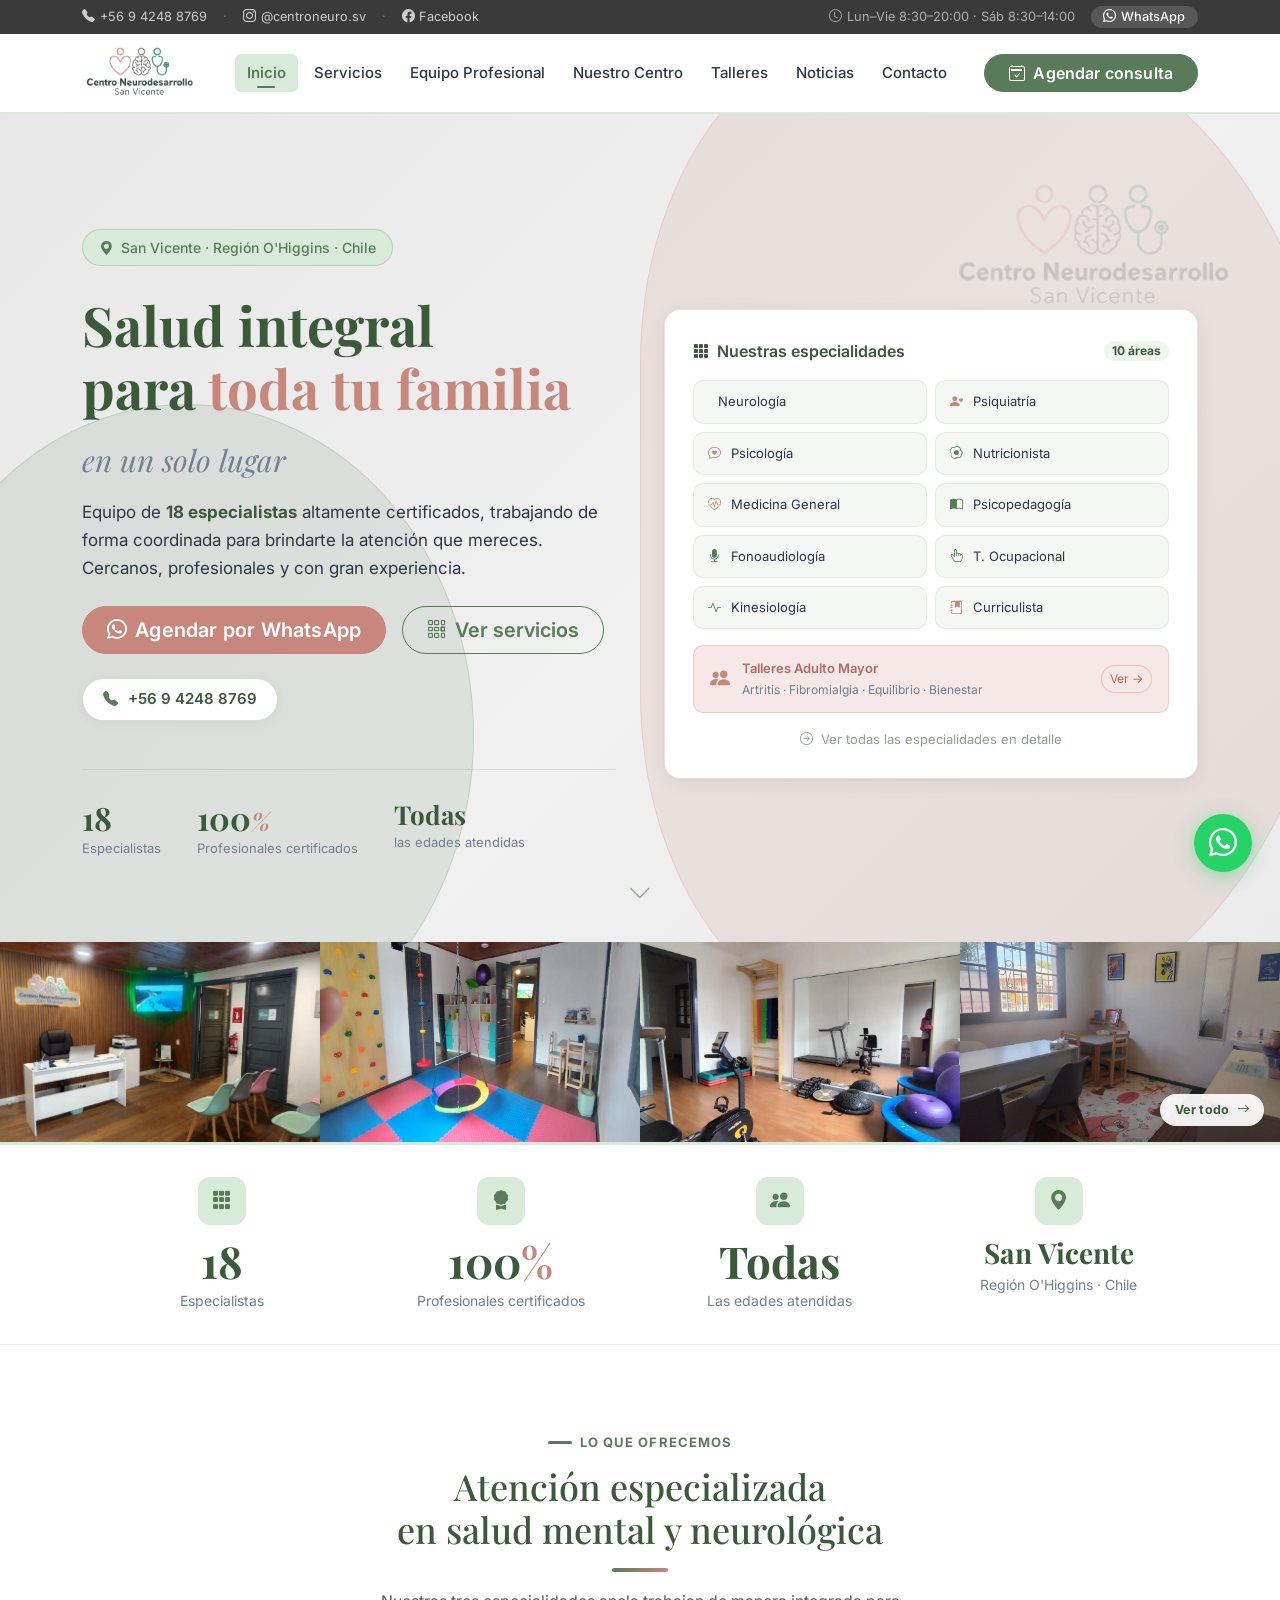
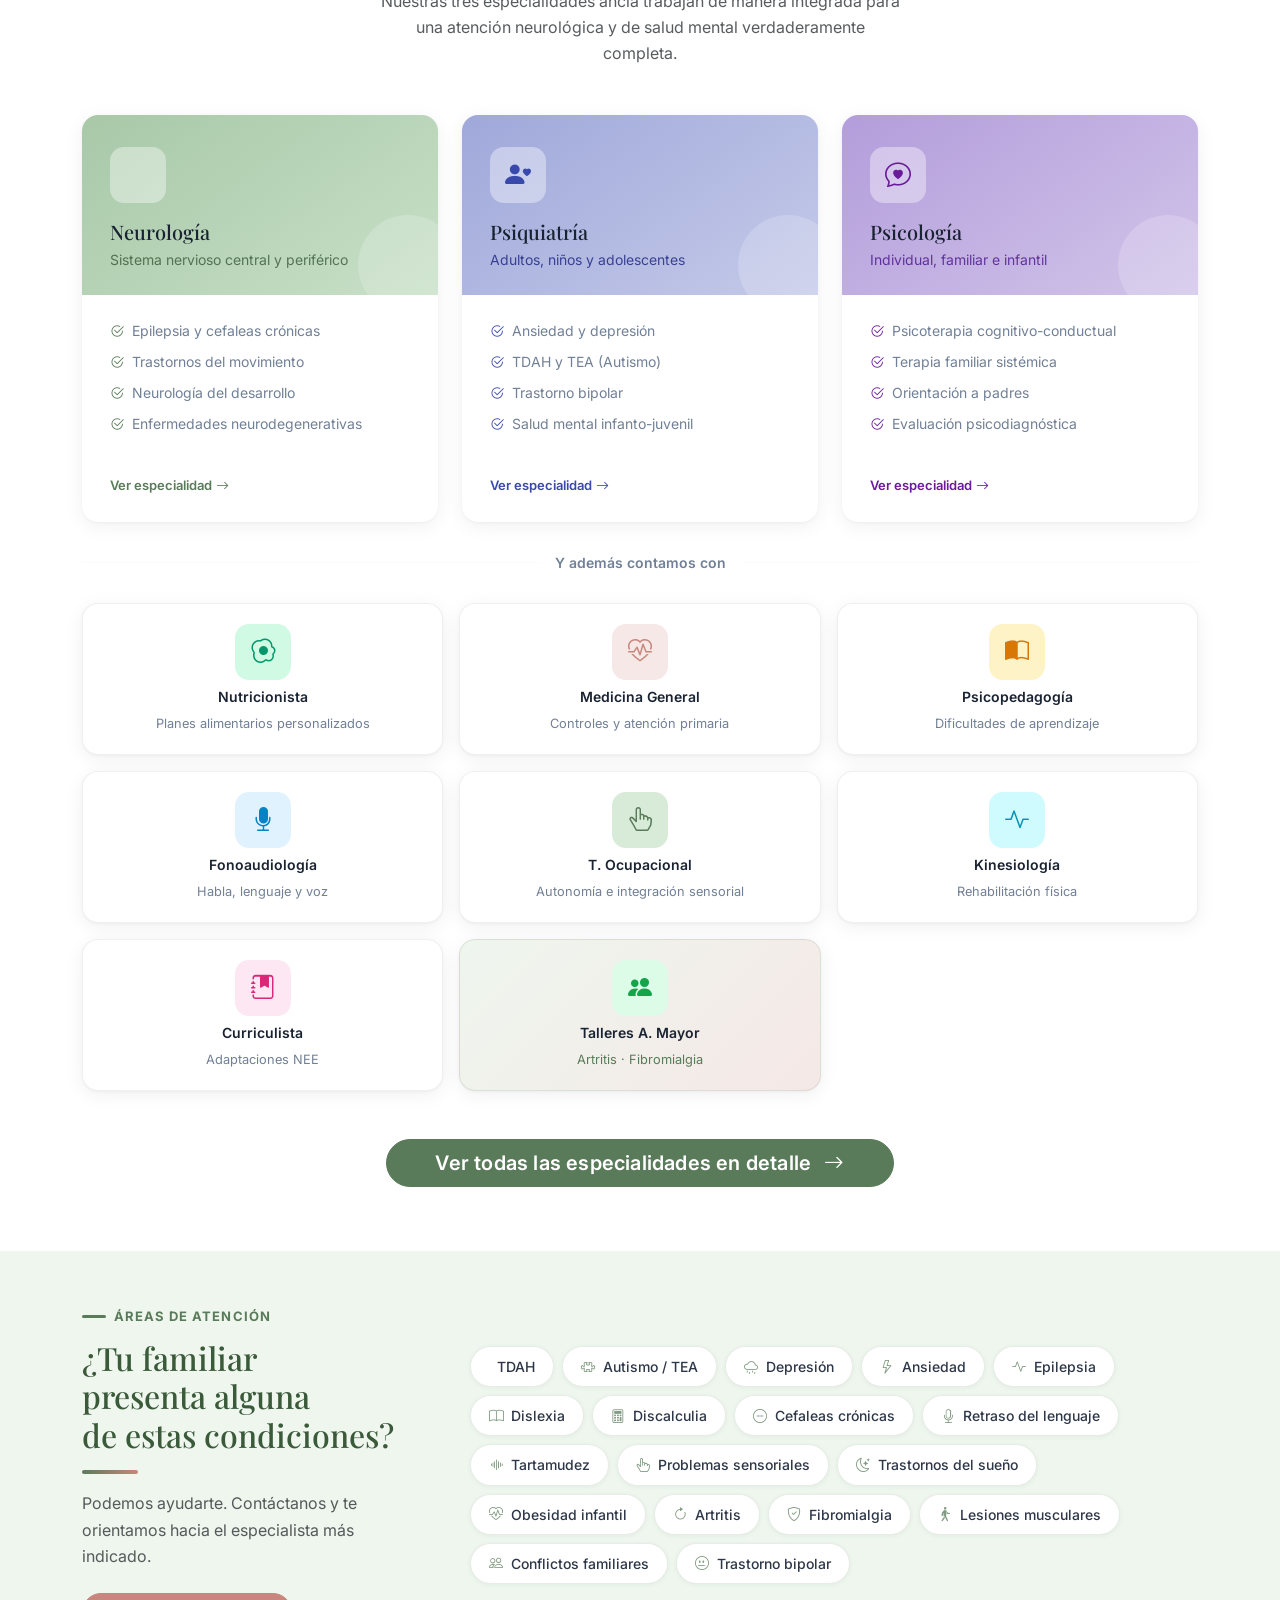
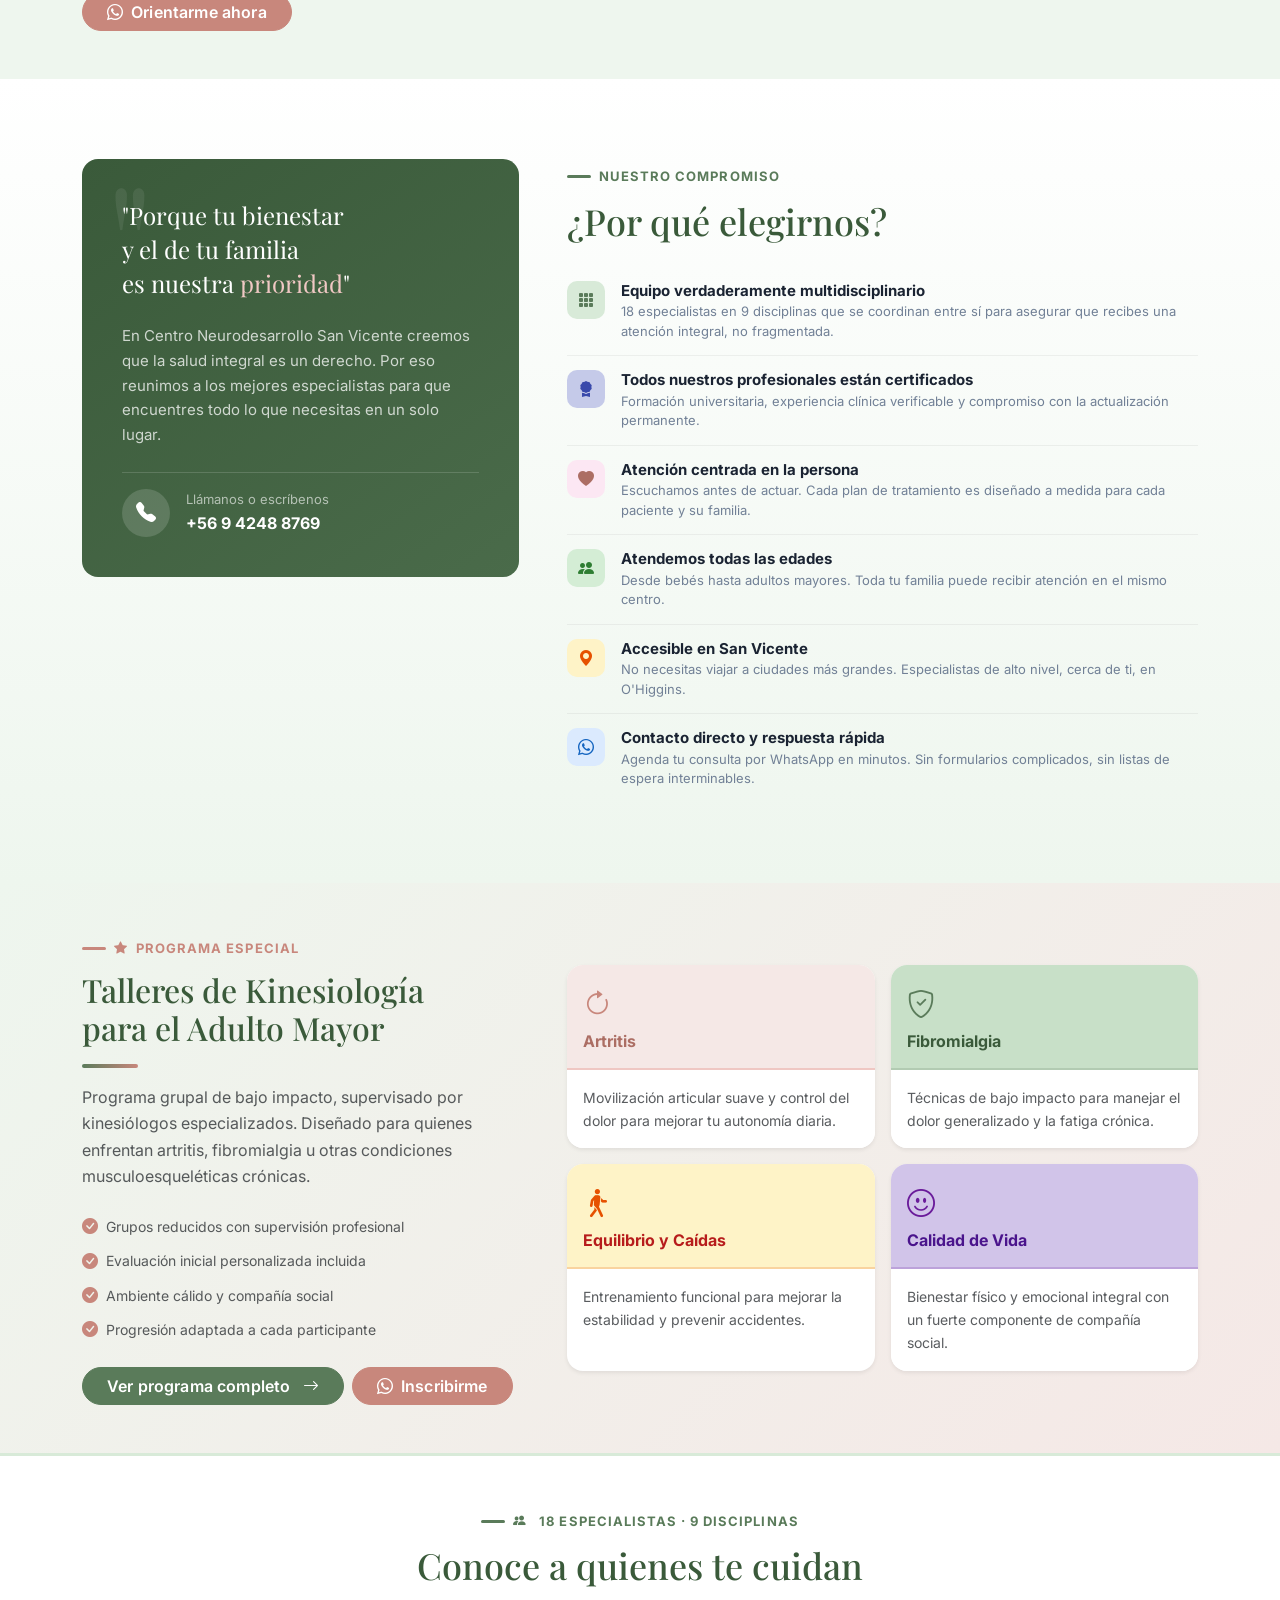
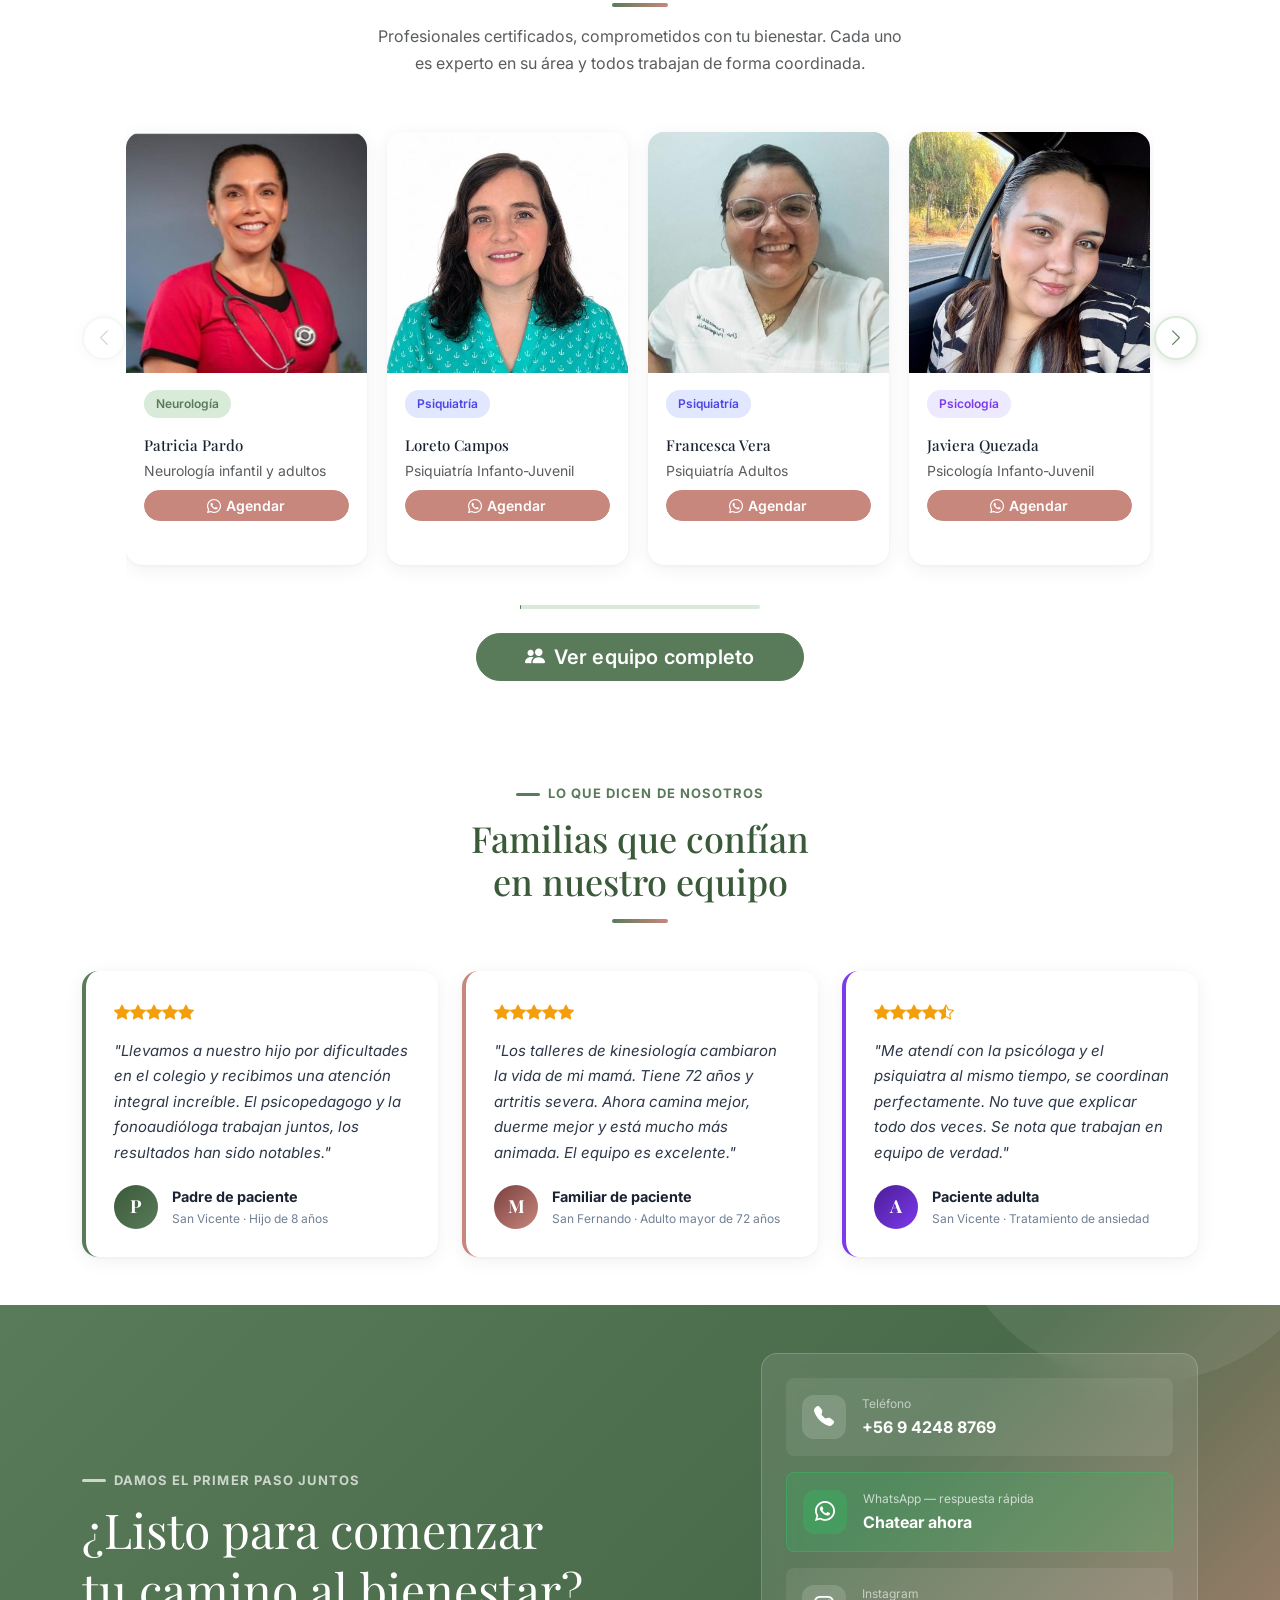
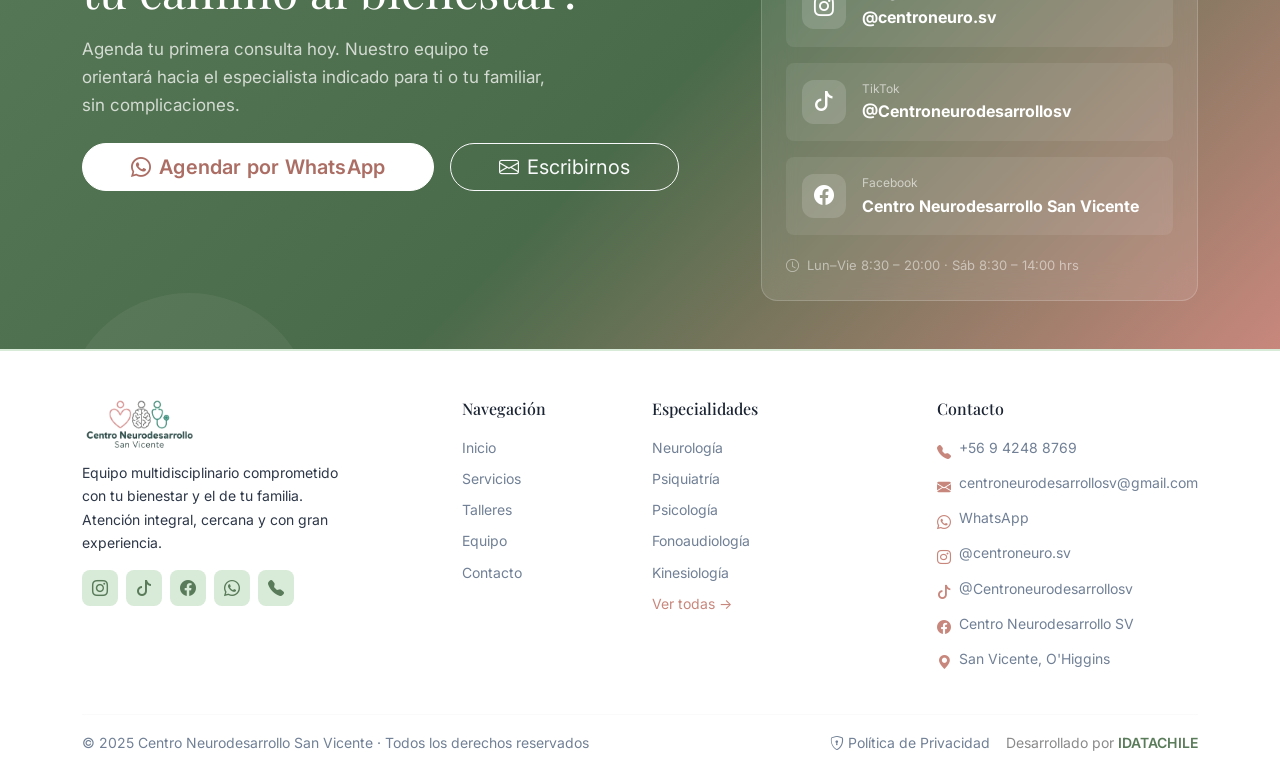
==== commit 92187fad: "Refactor code structure for improved readability and maintainability" ====
--- a/index.html
+++ b/index.html
@@ -1,4 +1,4 @@
-<!DOCTYPE html>
+﻿<!DOCTYPE html>
 <html lang="es">
 <head>
   <meta charset="UTF-8">
@@ -40,7 +40,7 @@
     "telephone": "+56942488769",
     "image": "https://centroneurodesarrollosv.cl/assets/img/Logo.jpg",
     "sameAs": [
-      "https://www.instagram.com/centroneuro.cv",
+      "https://www.instagram.com/centroneuro.sv",
       "https://www.tiktok.com/@Centroneurodesarrollosv",
       "https://www.facebook.com/profile.php?id=61574772495186"
     ],
@@ -96,7 +96,7 @@
       <div class="d-flex align-items-center gap-3">
         <a href="tel:+56942488769" class="top-bar-link"><i class="bi bi-telephone-fill"></i>+56 9 4248 8769</a>
         <span class="top-bar-sep d-none d-sm-inline">·</span>
-        <a href="https://www.instagram.com/centroneuro.cv" class="top-bar-link d-none d-sm-inline-flex" target="_blank" rel="noopener noreferrer"><i class="bi bi-instagram"></i>@centroneuro.cv</a>
+        <a href="https://www.instagram.com/centroneuro.sv" class="top-bar-link d-none d-sm-inline-flex" target="_blank" rel="noopener noreferrer"><i class="bi bi-instagram"></i>@centroneuro.sv</a>
         <span class="top-bar-sep d-none d-md-inline">·</span>
         <a href="https://www.facebook.com/profile.php?id=61574772495186" class="top-bar-link d-none d-md-inline-flex" target="_blank" rel="noopener noreferrer"><i class="bi bi-facebook"></i>Facebook</a>
       </div>
@@ -110,7 +110,7 @@
 <nav class="navbar navbar-expand-lg navbar-light bg-white sticky-top" id="mainNav">
   <div class="container">
     <a class="navbar-brand py-1" href="index.html">
-      <img src="assets/img/Logo.jpg" alt="Centro Neurodesarrollo San Vicente" class="navbar-logo">
+      <img src="assets/img/logo-transparent-original-canvas.png" alt="Centro Neurodesarrollo San Vicente" class="navbar-logo">
     </a>
     <button class="navbar-toggler border-0" type="button" data-bs-toggle="collapse" data-bs-target="#navMain" aria-controls="navMain" aria-expanded="false" aria-label="Abrir menú">
       <span class="navbar-toggler-icon"></span>
@@ -135,6 +135,13 @@
 
 <!-- ===== HERO ===== -->
 <section class="hero-section" id="inicio">
+  <!-- Marca de agua / sello institucional -->
+  <img src="assets/img/logo-transparent-original-canvas.png" alt=""
+       aria-hidden="true"
+       style="position:absolute;top:8%;right:4%;transform:none;
+              width:clamp(180px,22vw,320px);height:auto;
+              opacity:0.18;filter:grayscale(20%);
+              pointer-events:none;user-select:none;z-index:0;border-radius:1rem;">
   <div class="container position-relative" style="z-index:1">
     <div class="row align-items-center g-5">
 
@@ -1035,13 +1042,13 @@
                 <div style="font-weight:700">Chatear ahora</div>
               </div>
             </a>
-            <a href="https://www.instagram.com/centroneuro.cv" class="d-flex align-items-center gap-3 text-white text-decoration-none p-3 rounded-3" style="background:rgba(255,255,255,.08);transition:background .2s" target="_blank" rel="noopener noreferrer" onmouseover="this.style.background='rgba(255,255,255,.14)'" onmouseout="this.style.background='rgba(255,255,255,.08)'">
+            <a href="https://www.instagram.com/centroneuro.sv" class="d-flex align-items-center gap-3 text-white text-decoration-none p-3 rounded-3" style="background:rgba(255,255,255,.08);transition:background .2s" target="_blank" rel="noopener noreferrer" onmouseover="this.style.background='rgba(255,255,255,.14)'" onmouseout="this.style.background='rgba(255,255,255,.08)'">
               <div style="width:44px;height:44px;background:rgba(255,255,255,.15);border-radius:12px;display:flex;align-items:center;justify-content:center;font-size:1.25rem;flex-shrink:0">
                 <i class="bi bi-instagram"></i>
               </div>
               <div>
                 <div style="font-size:.75rem;color:rgba(255,255,255,.6)">Instagram</div>
-                <div style="font-weight:700">@centroneuro.cv</div>
+                <div style="font-weight:700">@centroneuro.sv</div>
               </div>
             </a>
             <a href="https://www.tiktok.com/@Centroneurodesarrollosv" class="d-flex align-items-center gap-3 text-white text-decoration-none p-3 rounded-3" style="background:rgba(255,255,255,.08);transition:background .2s" target="_blank" rel="noopener noreferrer" onmouseover="this.style.background='rgba(255,255,255,.14)'" onmouseout="this.style.background='rgba(255,255,255,.08)'">
@@ -1079,13 +1086,13 @@
     <div class="row g-4">
       <div class="col-lg-4 col-md-12">
         <div class="footer-logo-wrap mb-2">
-          <img src="assets/img/Logo.jpg" alt="Centro Neurodesarrollo San Vicente" class="footer-logo">
-        </div>
-        <p class="small mb-3" style="color:rgba(255,255,255,.6);max-width:280px">
+          <img src="assets/img/logo-transparent-original-canvas.png" alt="Centro Neurodesarrollo San Vicente" class="footer-logo">
+        </div>
+        <p class="small mb-3" style="max-width:280px">
           Equipo multidisciplinario comprometido con tu bienestar y el de tu familia. Atención integral, cercana y con gran experiencia.
         </p>
         <div class="footer-social d-flex gap-2">
-          <a href="https://www.instagram.com/centroneuro.cv" target="_blank" rel="noopener noreferrer" aria-label="Instagram"><i class="bi bi-instagram"></i></a>
+          <a href="https://www.instagram.com/centroneuro.sv" target="_blank" rel="noopener noreferrer" aria-label="Instagram"><i class="bi bi-instagram"></i></a>
           <a href="https://www.tiktok.com/@Centroneurodesarrollosv" target="_blank" rel="noopener noreferrer" aria-label="TikTok"><i class="bi bi-tiktok"></i></a>
           <a href="https://www.facebook.com/profile.php?id=61574772495186" target="_blank" rel="noopener noreferrer" aria-label="Facebook"><i class="bi bi-facebook"></i></a>
           <a href="https://wa.me/56942488769" target="_blank" rel="noopener noreferrer" aria-label="WhatsApp"><i class="bi bi-whatsapp"></i></a>
@@ -1119,19 +1126,19 @@
           <li class="mb-2 d-flex gap-2"><i class="bi bi-telephone-fill text-accent mt-1 flex-shrink-0"></i><a href="tel:+56942488769">+56 9 4248 8769</a></li>
           <li class="mb-2 d-flex gap-2"><i class="bi bi-envelope-fill text-accent mt-1 flex-shrink-0"></i><a href="mailto:centroneurodesarrollosv@gmail.com">centroneurodesarrollosv@gmail.com</a></li>
           <li class="mb-2 d-flex gap-2"><i class="bi bi-whatsapp text-accent mt-1 flex-shrink-0"></i><a href="https://wa.me/56942488769" target="_blank" rel="noopener noreferrer">WhatsApp</a></li>
-          <li class="mb-2 d-flex gap-2"><i class="bi bi-instagram text-accent mt-1 flex-shrink-0"></i><a href="https://www.instagram.com/centroneuro.cv" target="_blank" rel="noopener noreferrer">@centroneuro.cv</a></li>
+          <li class="mb-2 d-flex gap-2"><i class="bi bi-instagram text-accent mt-1 flex-shrink-0"></i><a href="https://www.instagram.com/centroneuro.sv" target="_blank" rel="noopener noreferrer">@centroneuro.sv</a></li>
           <li class="mb-2 d-flex gap-2"><i class="bi bi-tiktok text-accent mt-1 flex-shrink-0"></i><a href="https://www.tiktok.com/@Centroneurodesarrollosv" target="_blank" rel="noopener noreferrer">@Centroneurodesarrollosv</a></li>
           <li class="mb-2 d-flex gap-2"><i class="bi bi-facebook text-accent mt-1 flex-shrink-0"></i><a href="https://www.facebook.com/profile.php?id=61574772495186" target="_blank" rel="noopener noreferrer">Centro Neurodesarrollo SV</a></li>
-          <li class="mb-2 d-flex gap-2"><i class="bi bi-geo-alt-fill text-accent mt-1 flex-shrink-0"></i><span style="color:rgba(255,255,255,.6)">San Vicente, O'Higgins</span></li>
+          <li class="mb-2 d-flex gap-2"><i class="bi bi-geo-alt-fill text-accent mt-1 flex-shrink-0"></i><span style="color:var(--color-text-light)">San Vicente, O'Higgins</span></li>
         </ul>
       </div>
     </div>
-    <hr class="mt-4 mb-3" style="border-color:rgba(255,255,255,.1)">
+    <hr class="mt-4 mb-3" style="border-color:rgba(0,0,0,.08)">
     <div class="d-flex flex-wrap justify-content-between align-items-center gap-2">
-      <p class="small mb-0" style="color:rgba(255,255,255,.35)">© 2025 Centro Neurodesarrollo San Vicente · Todos los derechos reservados</p>
+      <p class="small mb-0" style="color:var(--color-text-light)">© 2025 Centro Neurodesarrollo San Vicente · Todos los derechos reservados</p>
       <div class="d-flex flex-wrap gap-3 align-items-center">
-        <a href="privacidad.html" class="small text-decoration-none" style="color:rgba(255,255,255,.45)"><i class="bi bi-shield-lock me-1"></i>Política de Privacidad</a>
-        <p class="small mb-0" style="color:rgba(255,255,255,.25)">Hecho con <i class="bi bi-heart-fill text-accent"></i> en Chile</p>
+        <a href="privacidad.html" class="small text-decoration-none" style="color:var(--color-text-light)"><i class="bi bi-shield-lock me-1"></i>Política de Privacidad</a>
+        <p class="small mb-0" style="color:var(--color-neutral)">Desarrollado por <a href="https://www.idatachile.com" target="_blank" rel="noopener noreferrer" style="color:var(--color-primary);font-weight:600;text-decoration:none;letter-spacing:.01em;transition:opacity .2s;" onmouseover="this.style.opacity='0.7'" onmouseout="this.style.opacity='1'">IDATACHILE</a></p>
       </div>
     </div>
   </div>
--- a/css/custom.css
+++ b/css/custom.css
@@ -1,4 +1,4 @@
-/* ============================================================
+﻿/* ============================================================
    Centro Neurodesarrollo San Vicente — Custom Styles
    Norma gráfica: Verde Vintage + Palo de Rosa + Gris
    ============================================================ */
@@ -194,7 +194,7 @@
 
 /* Logo en navbar */
 .navbar-logo {
-  height: 70px;
+  height: 54px;
   width: auto;
   display: block;
   object-fit: contain;
@@ -496,7 +496,7 @@
 
 /* --- CTA Section --- */
 .cta-section {
-  background: linear-gradient(145deg, var(--color-primary-dark) 0%, var(--color-primary-mid) 60%, var(--color-primary) 100%);
+  background: linear-gradient(135deg, var(--color-primary) 0%, var(--color-primary-mid) 55%, var(--color-accent) 100%);
   position: relative;
   overflow: hidden;
 }
@@ -506,18 +506,29 @@
   top: -50%; right: -5%;
   width: 400px; height: 400px;
   border-radius: 50%;
-  background: rgba(255,255,255,0.04);
+  background: rgba(255,255,255,0.07);
   pointer-events: none;
 }
-/* Acento coral en CTA */
 .cta-section::after {
   content: '';
   position: absolute;
   bottom: -30%; left: 5%;
   width: 250px; height: 250px;
   border-radius: 50%;
-  background: rgba(200,135,124,0.08);
+  background: rgba(255,255,255,0.05);
   pointer-events: none;
+}
+/* Botón principal en CTA — blanco sobre gradiente verde+coral */
+.cta-section .btn-accent {
+  background-color: #fff;
+  border-color: #fff;
+  color: var(--color-accent-dark);
+}
+.cta-section .btn-accent:hover {
+  background-color: var(--color-primary-xlight);
+  border-color: var(--color-primary-xlight);
+  color: var(--color-primary-dark);
+  box-shadow: 0 4px 14px rgba(0,0,0,0.15);
 }
 
 /* --- Page Hero (páginas interiores) --- */
@@ -560,7 +571,7 @@
   border: 1px solid rgba(0,0,0,0.07) !important;
   border-radius: var(--radius-card) !important;
   margin-bottom: 0.75rem;
-  overflow: hidden;
+  overflow: clip;
 }
 .accordion-button {
   font-weight: 600;
@@ -690,17 +701,26 @@
   overflow: hidden;
   transition: transform var(--transition), box-shadow var(--transition);
   height: 100%;
-}
-.team-card:hover { transform: translateY(-4px); box-shadow: var(--shadow-hover); }
+  display: flex;
+  flex-direction: column;
+}
+.team-card:hover { transform: translateY(-3px); box-shadow: var(--shadow-hover); }
 .team-avatar {
   width: 100%;
-  aspect-ratio: 1;
+  height: 299px;
+  flex-shrink: 0;
   display: flex;
   align-items: center;
   justify-content: center;
   font-size: 4.5rem;
-}
-.team-card-body { padding: 1.25rem 1.25rem 1.5rem; }
+  overflow: hidden;
+}
+.team-card-body {
+  padding: 1rem 1.25rem 1.5rem;
+  flex: 1;
+  display: flex;
+  flex-direction: column;
+}
 .team-badge {
   font-size: 0.75rem;
   background-color: var(--color-primary-light);
@@ -789,32 +809,33 @@
 
 /* --- Footer --- */
 .footer-dark {
-  background: linear-gradient(180deg, var(--color-primary-dark) 0%, #0a1f0a 100%);
-  color: rgba(255,255,255,0.72);
+  background: #fff;
+  color: var(--color-text);
+  border-top: 2px solid var(--color-primary-light);
 }
 .footer-dark h5, .footer-dark h6 {
-  color: white;
+  color: var(--color-heading);
   font-family: var(--font-heading);
 }
 .footer-dark a {
-  color: rgba(255,255,255,0.6);
+  color: var(--color-text-light);
   text-decoration: none;
   transition: color var(--transition);
 }
-.footer-dark a:hover { color: #b2d8b2; }
-
-/* Logo en footer sobre fondo oscuro */
+.footer-dark a:hover { color: var(--color-primary); }
+
+/* Logo en footer sobre fondo claro */
 .footer-logo-wrap {
-  background: rgba(255,255,255,0.95);
+  background: transparent;
   border-radius: 10px;
-  padding: 0.5rem 0.875rem;
+  padding: 0;
   display: inline-flex;
   align-items: center;
   margin-bottom: 1rem;
-  box-shadow: 0 2px 12px rgba(0,0,0,0.15);
+  box-shadow: none;
 }
 .footer-logo {
-  height: 42px;
+  height: 54px;
   width: auto;
   display: block;
   object-fit: contain;
@@ -822,7 +843,8 @@
 
 .footer-social a {
   width: 36px; height: 36px;
-  background: rgba(255,255,255,0.08);
+  background: var(--color-primary-light);
+  color: var(--color-primary);
   border-radius: 8px;
   display: inline-flex;
   align-items: center;
@@ -1468,8 +1490,8 @@
   inset: 0;
   width: 100%;
   height: 100%;
-  object-fit: cover;
-  object-position: top center;
+  object-fit: contain;
+  object-position: center bottom;
   display: block;
 }
 
@@ -1480,48 +1502,53 @@
   margin: 0.75rem 0 0;
   padding-top: 0.75rem;
   border-top: 1px solid rgba(0,0,0,0.06);
+  flex: 1;
 }
 .team-areas li {
   display: flex;
   align-items: flex-start;
   gap: 0.4rem;
-  font-size: 0.78125rem;
+  font-size: 0.775rem;
   color: var(--color-text-light);
-  padding: 0.18rem 0;
+  padding: 0.15rem 0;
   line-height: 1.4;
 }
 .team-areas li i {
-  font-size: 0.75rem;
+  font-size: 0.72rem;
   flex-shrink: 0;
-  margin-top: 0.175rem;
+  margin-top: 0.2rem;
 }
 
 /* Sub-especialidad (Infanto-Juvenil, Adultos, etc.) */
 .team-sub-badge {
-  font-size: 0.7rem;
+  font-size: 0.68rem;
   font-weight: 600;
   font-family: var(--font-body);
-  background: rgba(0,0,0,0.06);
+  background: rgba(0,0,0,0.05);
   color: var(--color-text-light);
   border-radius: 50px;
-  padding: 0.15rem 0.55rem;
+  padding: 0.12rem 0.55rem;
   display: inline-block;
-  margin-top: 0.25rem;
+  margin-top: 0.2rem;
+  letter-spacing: .02em;
+  text-transform: uppercase;
 }
 
 /* Cabecera de sección por especialidad */
 .team-specialty-header {
   display: flex;
   align-items: center;
-  gap: 1rem;
-  padding-bottom: 1rem;
+  gap: 0.875rem;
+  padding-bottom: 0.875rem;
   margin-bottom: 1.5rem;
-  border-bottom: 2px solid rgba(0,0,0,0.08);
+  border-bottom: 1.5px solid rgba(0,0,0,0.07);
 }
 .team-specialty-header h2 {
-  font-size: 1.5rem;
+  font-size: 1.35rem;
   margin-bottom: 0;
   color: var(--color-heading);
+  font-weight: 700;
+  letter-spacing: -.01em;
 }
 
 /* Offset para anclas con barra de navegación interna */
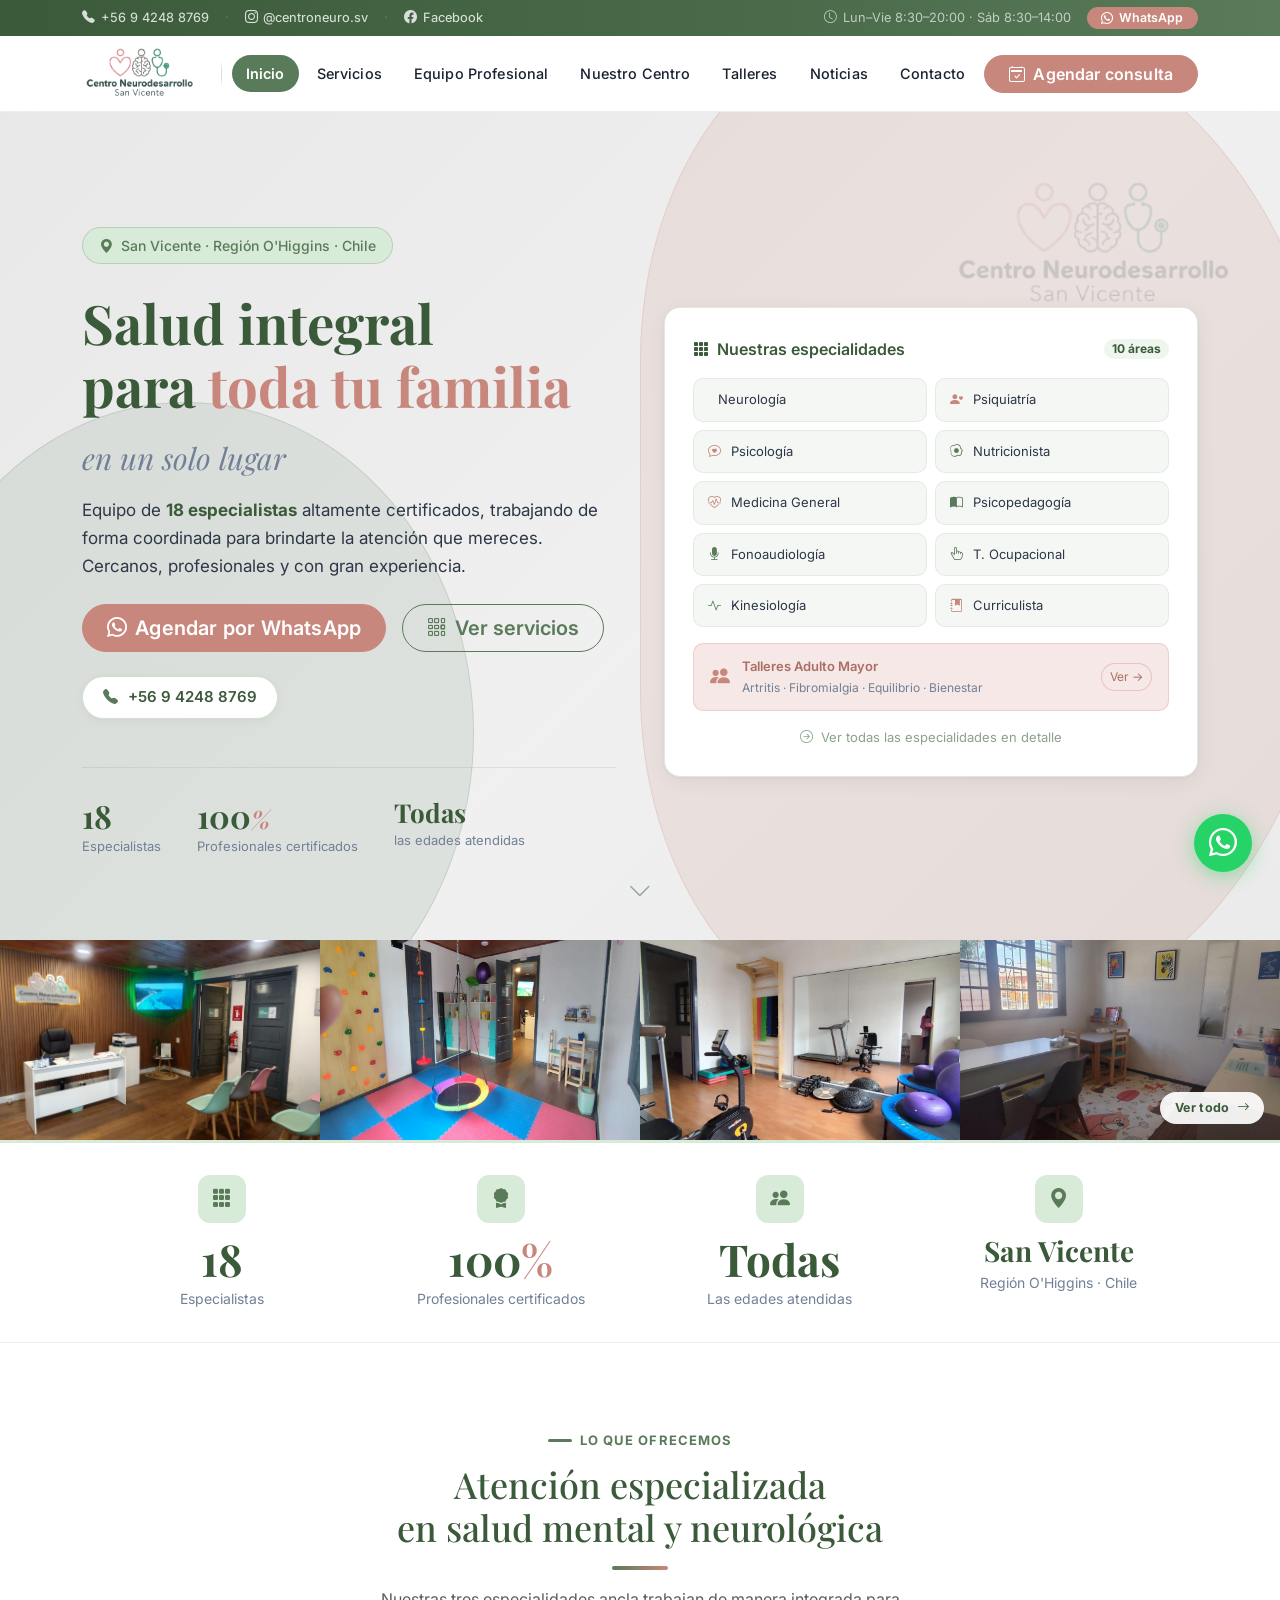
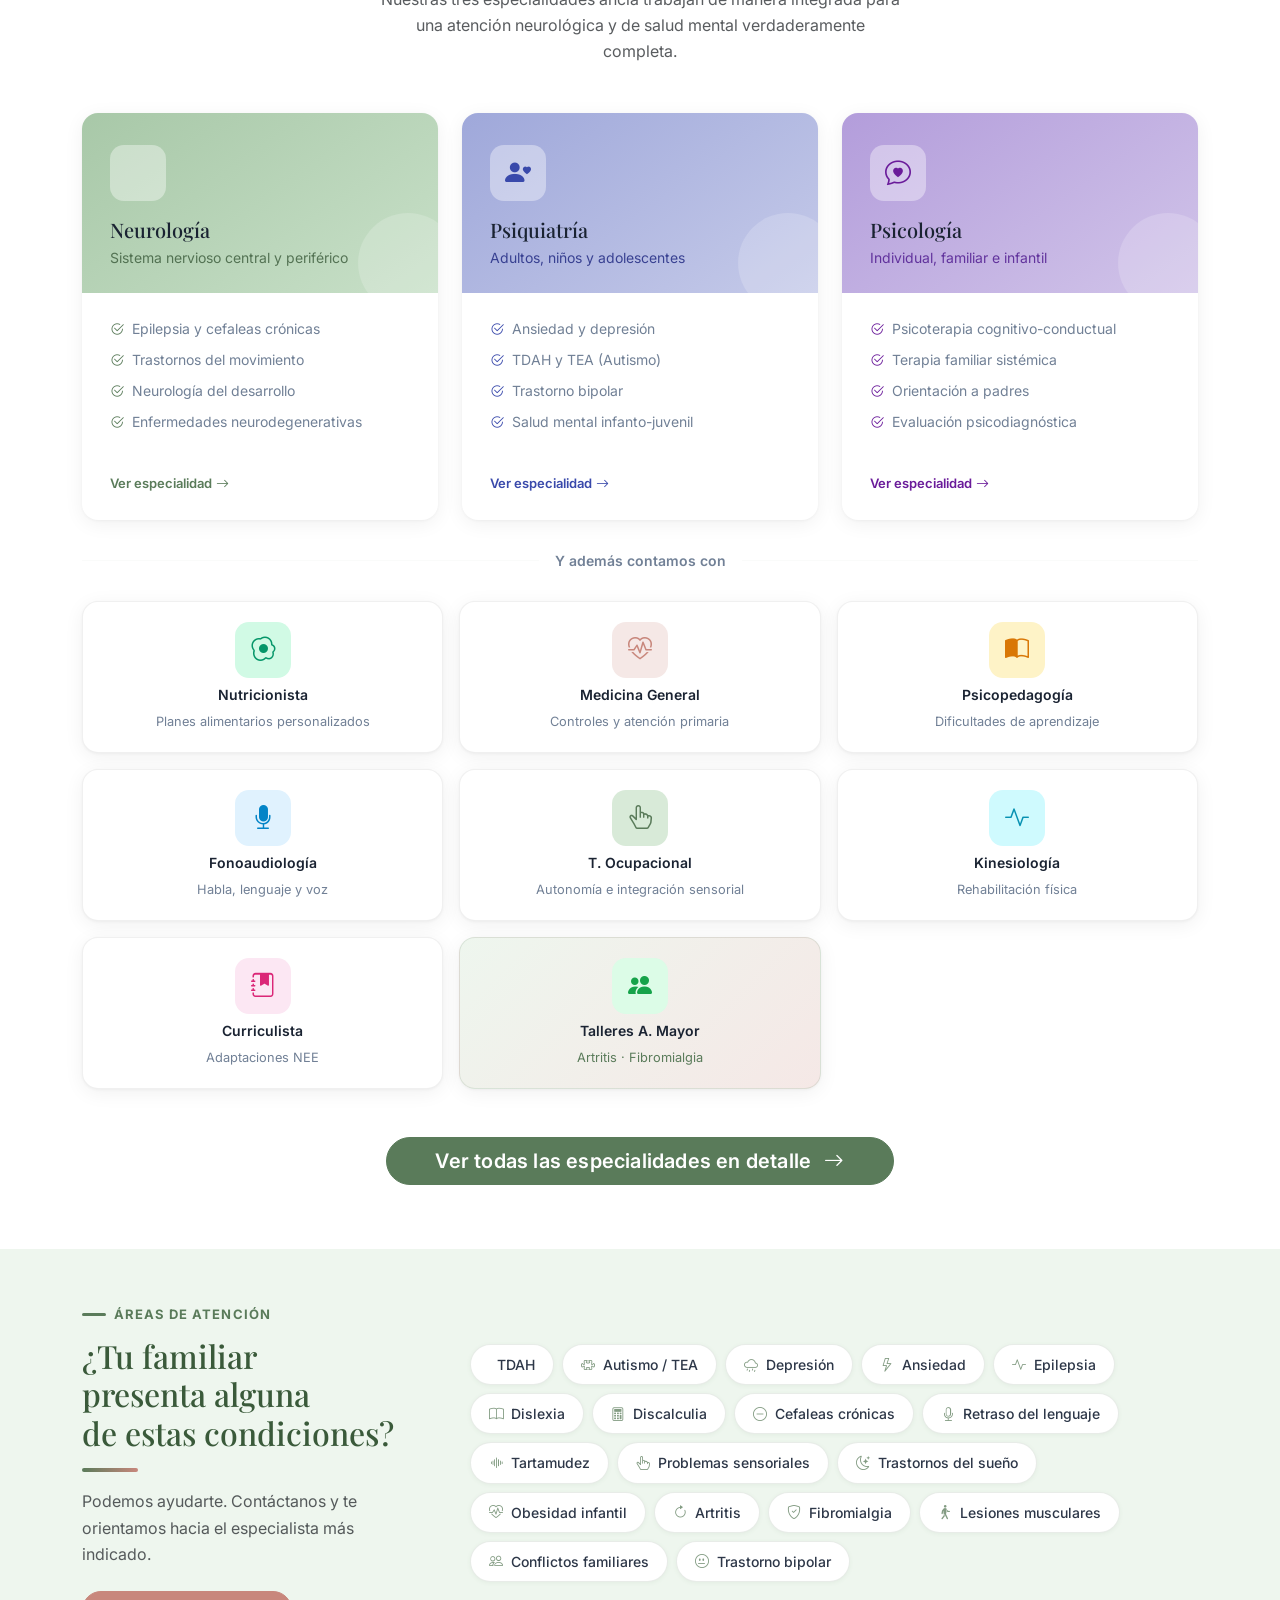
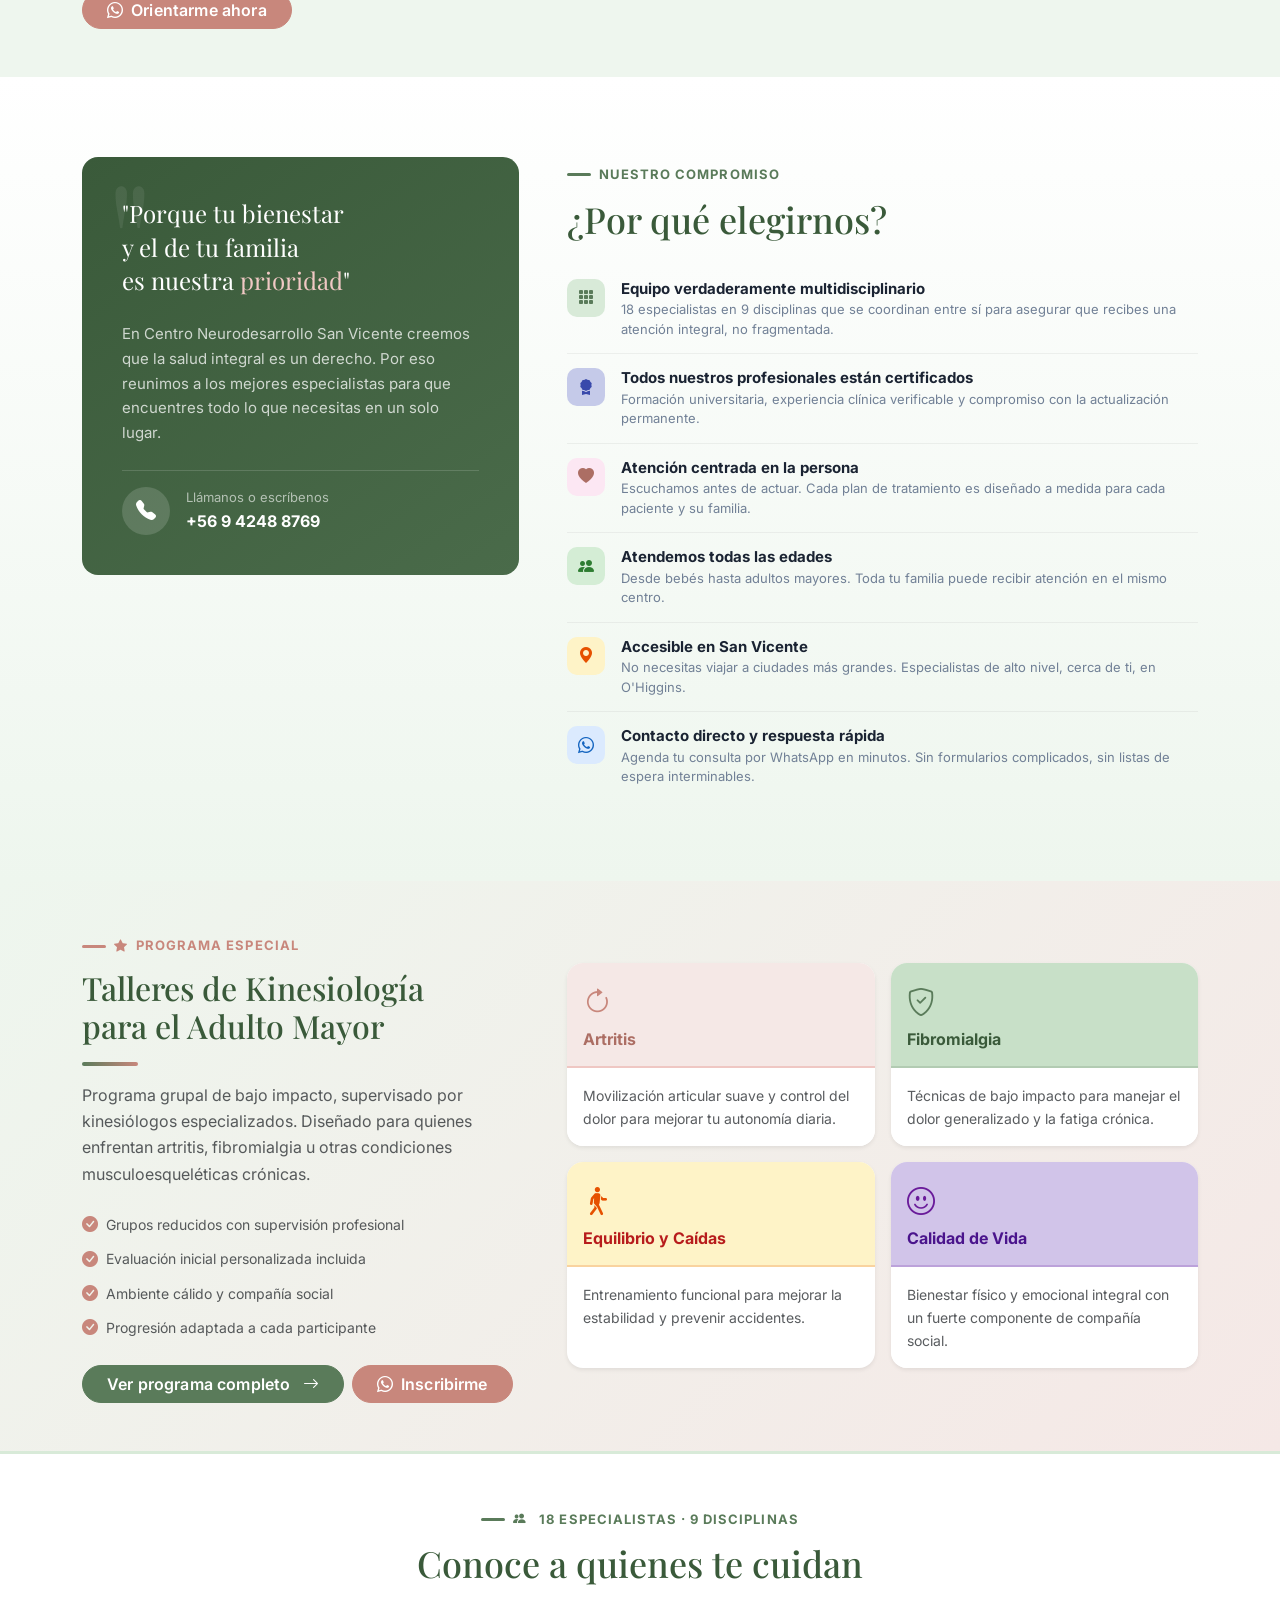
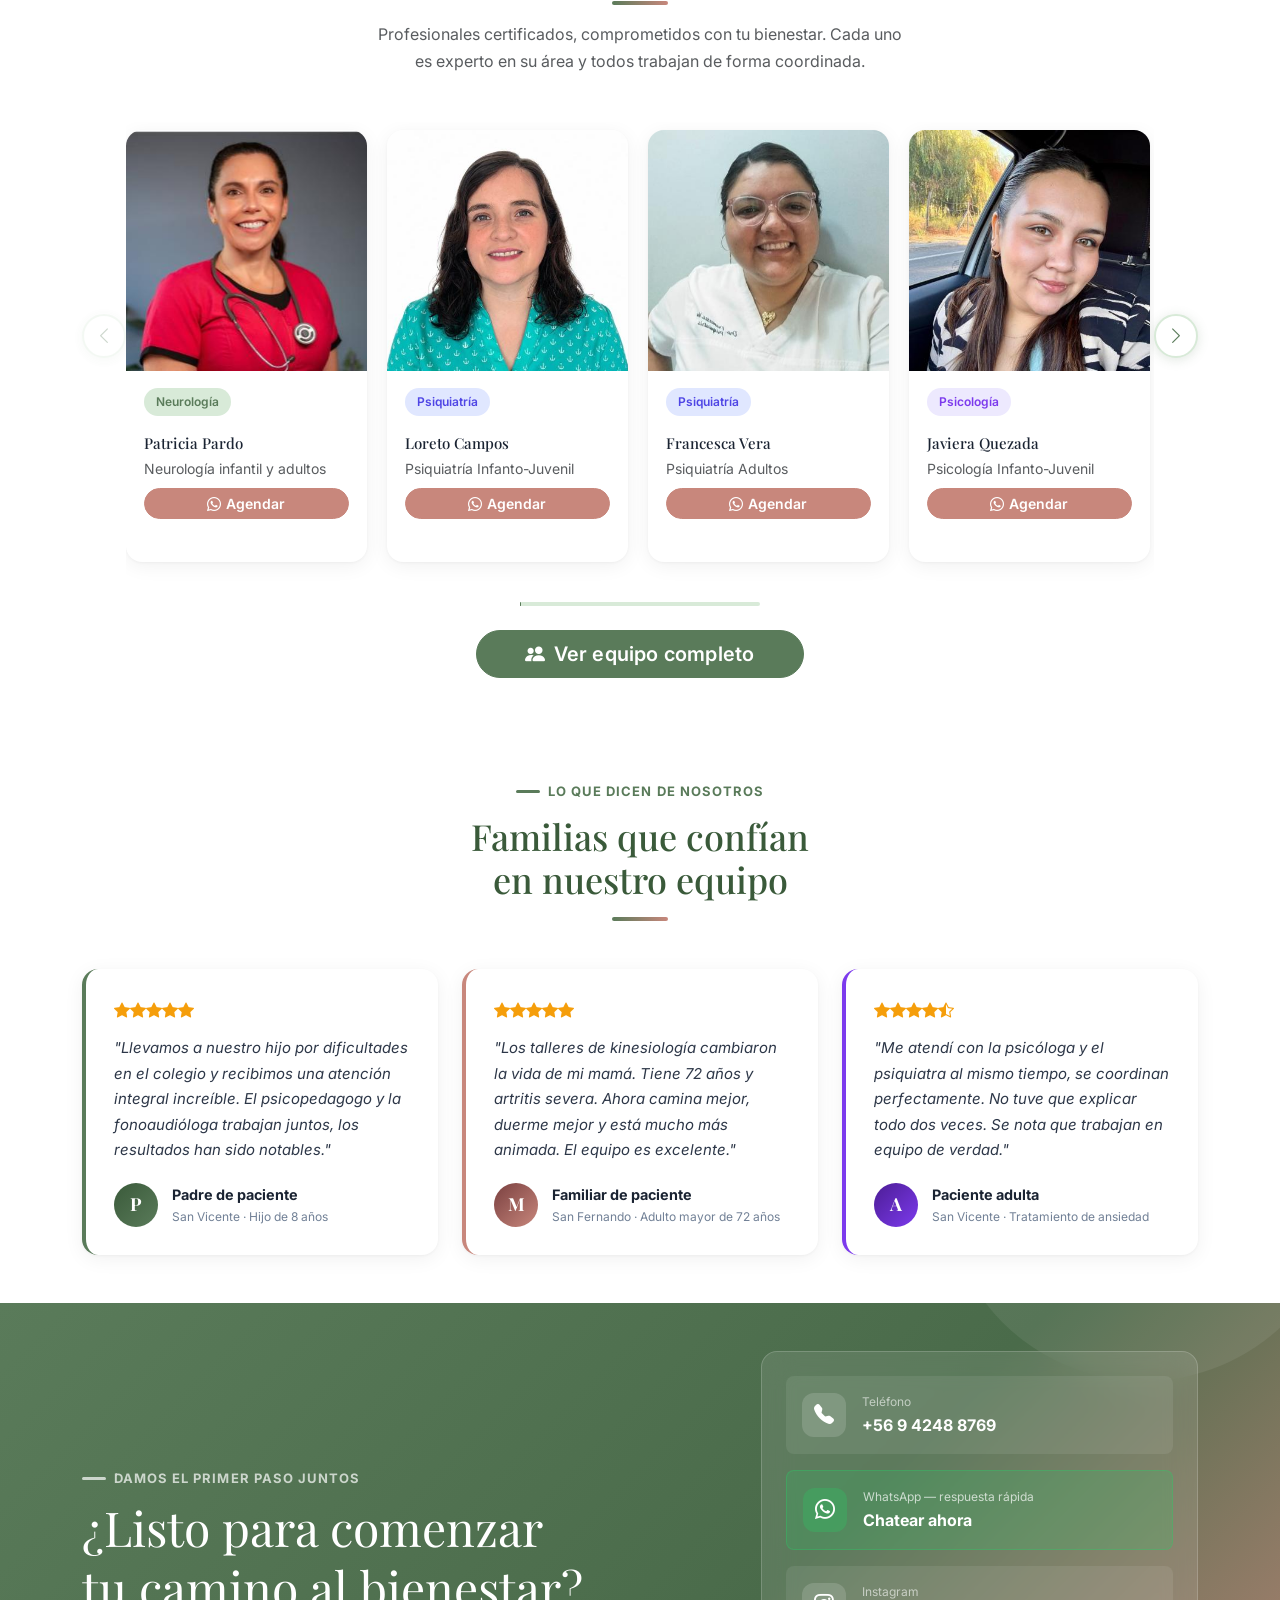
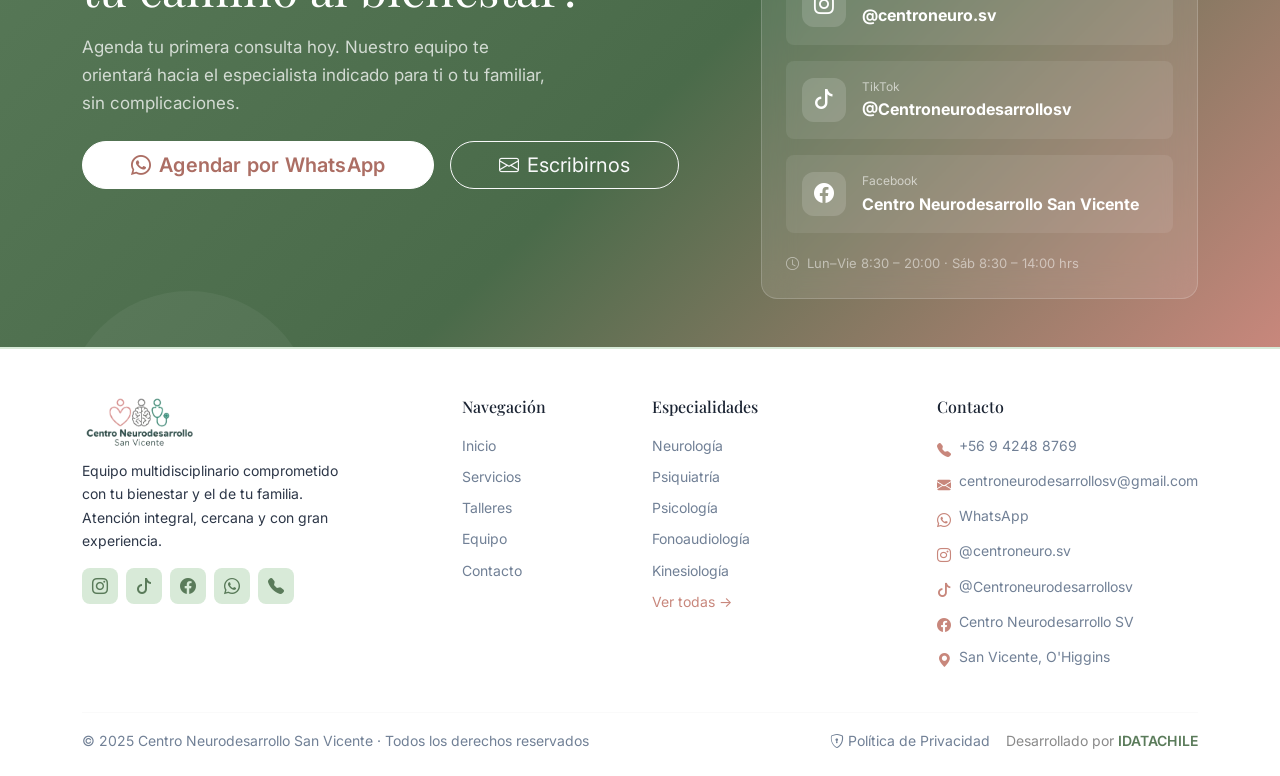
==== commit cef6fbe3: "Refactor code structure for improved readability and maintainability" ====
--- a/index.html
+++ b/index.html
@@ -22,7 +22,11 @@
   <meta name="geo.placename" content="San Vicente de Tagua Tagua, Región O'Higgins, Chile">
   <meta name="geo.position" content="-34.4382;-71.0875">
   <meta name="ICBM" content="-34.4382, -71.0875">
-  <link rel="icon" href="data:image/svg+xml,<svg xmlns='http://www.w3.org/2000/svg' viewBox='0 0 100 100'><text y='.9em' font-size='90'>🧠</text></svg>">
+  <link rel="icon" type="image/x-icon" href="assets/img/favicon/favicon.ico">
+  <link rel="icon" type="image/png" sizes="16x16" href="assets/img/favicon/favicon-16x16.png">
+  <link rel="icon" type="image/png" sizes="32x32" href="assets/img/favicon/favicon-32x32.png">
+  <link rel="icon" type="image/png" sizes="96x96" href="assets/img/favicon/favicon-96x96.png">
+  <link rel="apple-touch-icon" href="assets/img/favicon/apple-touch-icon.png">
   <link href="https://cdn.jsdelivr.net/npm/bootstrap@5.3.3/dist/css/bootstrap.min.css" rel="stylesheet" integrity="sha384-QWTKZyjpPEjISv5WaRU9OFeRpok6YctnYmDr5pNlyT2bRjXh0JMhjY6hW+ALEwIH" crossorigin="anonymous">
   <link rel="stylesheet" href="https://cdn.jsdelivr.net/npm/bootstrap-icons@1.11.3/font/bootstrap-icons.min.css">
   <link rel="preconnect" href="https://fonts.googleapis.com">
@@ -107,11 +111,12 @@
     </div>
   </div>
 </div>
-<nav class="navbar navbar-expand-lg navbar-light bg-white sticky-top" id="mainNav">
+<nav class="navbar navbar-expand-lg navbar-light sticky-top" id="mainNav">
   <div class="container">
     <a class="navbar-brand py-1" href="index.html">
       <img src="assets/img/logo-transparent-original-canvas.png" alt="Centro Neurodesarrollo San Vicente" class="navbar-logo">
     </a>
+    <div class="navbar-brand-divider d-none d-lg-flex align-items-center"></div>
     <button class="navbar-toggler border-0" type="button" data-bs-toggle="collapse" data-bs-target="#navMain" aria-controls="navMain" aria-expanded="false" aria-label="Abrir menú">
       <span class="navbar-toggler-icon"></span>
     </button>
@@ -126,7 +131,7 @@
         <li class="nav-item"><a class="nav-link" href="contacto.html" data-page="contacto.html">Contacto</a></li>
       </ul>
       <a href="https://wa.me/56942488769?text=Hola%2C%20quisiera%20agendar%20una%20consulta"
-         class="btn btn-primary rounded-pill px-4 mt-2 mt-lg-0" target="_blank" rel="noopener noreferrer">
+         class="btn btn-accent rounded-pill px-4 mt-2 mt-lg-0" target="_blank" rel="noopener noreferrer">
         <i class="bi bi-calendar2-check me-2"></i>Agendar consulta
       </a>
     </div>
--- a/css/custom.css
+++ b/css/custom.css
@@ -136,60 +136,71 @@
 
 /* --- Top Bar --- */
 .top-bar {
-  background: #3A3A3A;
-  color: rgba(255,255,255,.75);
+  background: linear-gradient(90deg, var(--color-primary-dark) 0%, var(--color-primary-mid) 60%, var(--color-primary) 100%);
+  color: rgba(255,255,255,.8);
   font-size: .8rem;
-  padding: .4rem 0;
+  padding: .45rem 0;
   line-height: 1;
 }
 .top-bar-link {
-  color: rgba(255,255,255,.75);
+  color: rgba(255,255,255,.8);
   text-decoration: none;
   display: inline-flex;
   align-items: center;
-  gap: .3rem;
+  gap: .35rem;
   transition: color .2s;
+  font-weight: 450;
 }
 .top-bar-link:hover { color: white; }
 .top-bar-text {
-  color: rgba(255,255,255,.6);
+  color: rgba(255,255,255,.65);
   display: inline-flex;
   align-items: center;
-  gap: .3rem;
+  gap: .35rem;
 }
 .top-bar-sep {
-  color: rgba(255,255,255,.25);
+  color: rgba(255,255,255,.2);
 }
 .top-bar-cta {
-  background: rgba(255,255,255,.15);
+  background: var(--color-accent);
   color: white;
   text-decoration: none;
-  padding: .25rem .8rem;
+  padding: .28rem .9rem;
   border-radius: 100px;
-  font-weight: 500;
+  font-weight: 600;
+  font-size: .775rem;
   display: inline-flex;
   align-items: center;
-  gap: .3rem;
-  transition: background .2s;
+  gap: .35rem;
+  transition: background .2s, transform .15s;
   white-space: nowrap;
-}
-.top-bar-cta:hover { background: rgba(255,255,255,.25); color: white; }
+  letter-spacing: .01em;
+}
+.top-bar-cta:hover {
+  background: var(--color-accent-dark);
+  color: white;
+  transform: translateY(-1px);
+}
 
 /* --- Navbar --- */
 .navbar {
-  transition: padding var(--transition), box-shadow var(--transition), background var(--transition);
-  padding-top: 0.5rem;
-  padding-bottom: 0.5rem;
-  border-bottom: 2px solid var(--color-primary-light);
+  background: rgba(255,255,255,0.94) !important;
+  backdrop-filter: blur(20px);
+  -webkit-backdrop-filter: blur(20px);
+  border-bottom: 1px solid rgba(43,112,112,0.10);
+  padding-top: 0.4rem;
+  padding-bottom: 0.4rem;
+  transition: padding var(--transition), box-shadow var(--transition),
+              background var(--transition), border-color var(--transition);
 }
 .navbar.scrolled {
-  padding-top: 0.375rem;
-  padding-bottom: 0.375rem;
-  box-shadow: var(--shadow-nav);
-  background-color: rgba(255,255,255,0.97) !important;
-  backdrop-filter: blur(16px);
-  -webkit-backdrop-filter: blur(16px);
-  border-bottom: 2px solid var(--color-primary-light);
+  padding-top: 0.25rem;
+  padding-bottom: 0.25rem;
+  background: rgba(255,255,255,0.98) !important;
+  backdrop-filter: blur(24px);
+  -webkit-backdrop-filter: blur(24px);
+  box-shadow: 0 1px 0 rgba(43,112,112,0.08), 0 4px 24px rgba(0,0,0,0.07);
+  border-bottom-color: rgba(43,112,112,0.13);
 }
 
 /* Logo en navbar */
@@ -198,38 +209,40 @@
   width: auto;
   display: block;
   object-fit: contain;
+  transition: height var(--transition);
+}
+.navbar.scrolled .navbar-logo { height: 44px; }
+
+/* Separador vertical logo / nav */
+.navbar-brand-divider {
+  width: 1px;
+  height: 28px;
+  background: linear-gradient(180deg, transparent 0%, rgba(43,112,112,0.22) 40%, rgba(43,112,112,0.22) 60%, transparent 100%);
+  margin: 0 0.25rem 0 0.75rem;
+  flex-shrink: 0;
 }
 
 /* Nav links */
 .nav-link {
-  color: var(--color-text) !important;
+  color: var(--color-heading) !important;
   font-weight: 500;
-  font-size: 0.9375rem;
-  padding: 0.4rem 0.75rem !important;
-  border-radius: 6px;
+  font-size: 0.9rem;
+  padding: 0.42rem 0.875rem !important;
+  border-radius: 100px;
   transition: color var(--transition), background var(--transition);
-  position: relative;
+  letter-spacing: .01em;
+  white-space: nowrap;
 }
 .nav-link:hover {
   color: var(--color-primary) !important;
-  background-color: var(--color-primary-light);
+  background: var(--color-primary-light);
 }
 .nav-link.active {
-  color: var(--color-primary) !important;
-  background-color: var(--color-primary-light);
+  color: #fff !important;
+  background: var(--color-primary) !important;
   font-weight: 600;
 }
-.nav-link.active::after {
-  content: '';
-  position: absolute;
-  bottom: 4px;
-  left: 50%;
-  transform: translateX(-50%);
-  width: 18px;
-  height: 2px;
-  background: var(--color-primary);
-  border-radius: 2px;
-}
+.nav-link.active::after { display: none; }
 
 /* --- Hero Section --- */
 .hero-section {
@@ -1558,32 +1571,53 @@
 
 /* --- Responsive --- */
 @media (max-width: 991.98px) {
-  .navbar-nav { padding-top: 0.5rem; }
-  .navbar-nav .nav-link { padding: 0.5rem 0.75rem !important; }
-  .nav-link.active::after { display: none; }
   .team-car-item { flex: 0 0 calc(33.333% - 0.834rem); }
 
-  /* Menú mobile: posición absoluta, fondo blanco, visible sobre el contenido */
+  /* Menú mobile */
   .navbar { position: relative; }
+  .navbar-brand-divider { display: none !important; }
   .navbar-collapse {
     position: absolute;
-    top: 100%;
+    top: calc(100% + 1px);
     left: 0;
     right: 0;
-    background: #ffffff;
-    border-top: 2px solid var(--color-primary-light);
-    border-bottom: 2px solid var(--color-primary-light);
-    border-radius: 0 0 var(--radius-card) var(--radius-card);
-    box-shadow: 0 8px 32px rgba(0,0,0,0.14);
-    padding: 0 0.75rem 1rem;
+    background: rgba(255,255,255,0.98);
+    backdrop-filter: blur(20px);
+    -webkit-backdrop-filter: blur(20px);
+    border-bottom: 1px solid rgba(43,112,112,0.12);
+    border-radius: 0 0 1rem 1rem;
+    box-shadow: 0 12px 40px rgba(0,0,0,0.10), 0 2px 8px rgba(43,112,112,0.08);
+    padding: 0.5rem 1rem 1.25rem;
     z-index: 1025;
   }
+  .navbar-nav .nav-link {
+    padding: 0.6rem 1rem !important;
+    border-radius: 10px !important;
+    font-size: 0.9375rem;
+    border-left: 3px solid transparent;
+  }
+  .navbar-nav .nav-link:hover {
+    background: var(--color-primary-xlight);
+    border-left-color: var(--color-primary-light);
+  }
+  .navbar-nav .nav-link.active {
+    background: var(--color-primary-light) !important;
+    color: var(--color-primary) !important;
+    border-left-color: var(--color-primary);
+    font-weight: 600;
+  }
   .navbar-collapse .btn {
-    margin-top: 0.5rem;
+    margin-top: 0.75rem;
     width: 100%;
+    padding-top: 0.625rem;
+    padding-bottom: 0.625rem;
+  }
+  .navbar-toggler {
+    border: none;
+    padding: 0.375rem 0.5rem;
   }
   .navbar-toggler:focus {
-    box-shadow: 0 0 0 3px rgba(90,123,90,0.25);
+    box-shadow: 0 0 0 3px rgba(43,112,112,0.20);
   }
 }
 @media (max-width: 767.98px) {
@@ -1603,3 +1637,27 @@
   .team-car-item { flex: 0 0 78%; }
   .team-carousel-wrap { padding: 0 2rem; }
 }
+
+
+/* --- Videos (noticias.html) lazy-load --- */
+.video-lazy-wrap {
+  position: relative;
+  overflow: hidden;
+  background: #000;
+}
+.video-lazy-wrap video {
+  display: block;
+  width: 100%;
+}
+.video-play-overlay {
+  position: absolute;
+  inset: 0;
+  display: flex;
+  align-items: center;
+  justify-content: center;
+  pointer-events: none;
+  transition: opacity 0.35s ease;
+}
+.video-lazy-wrap.loaded .video-play-overlay {
+  opacity: 0;
+}
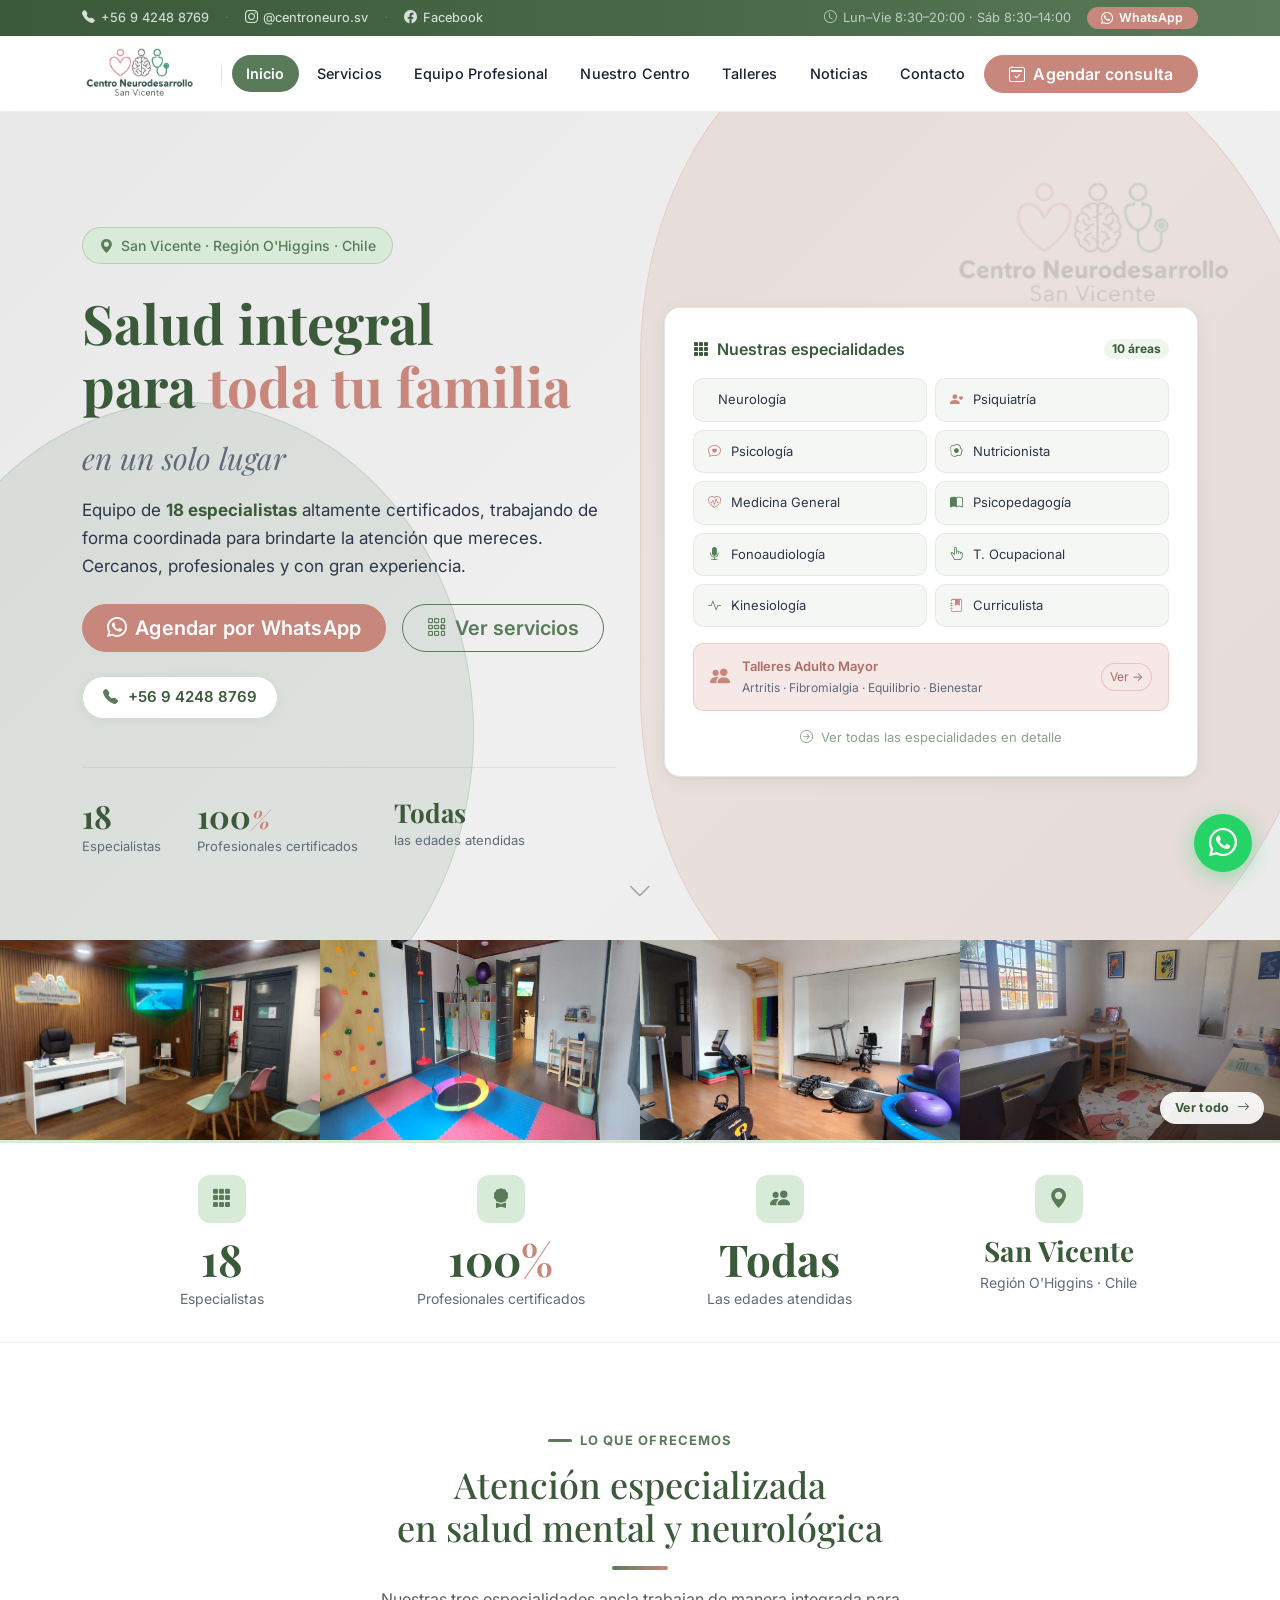
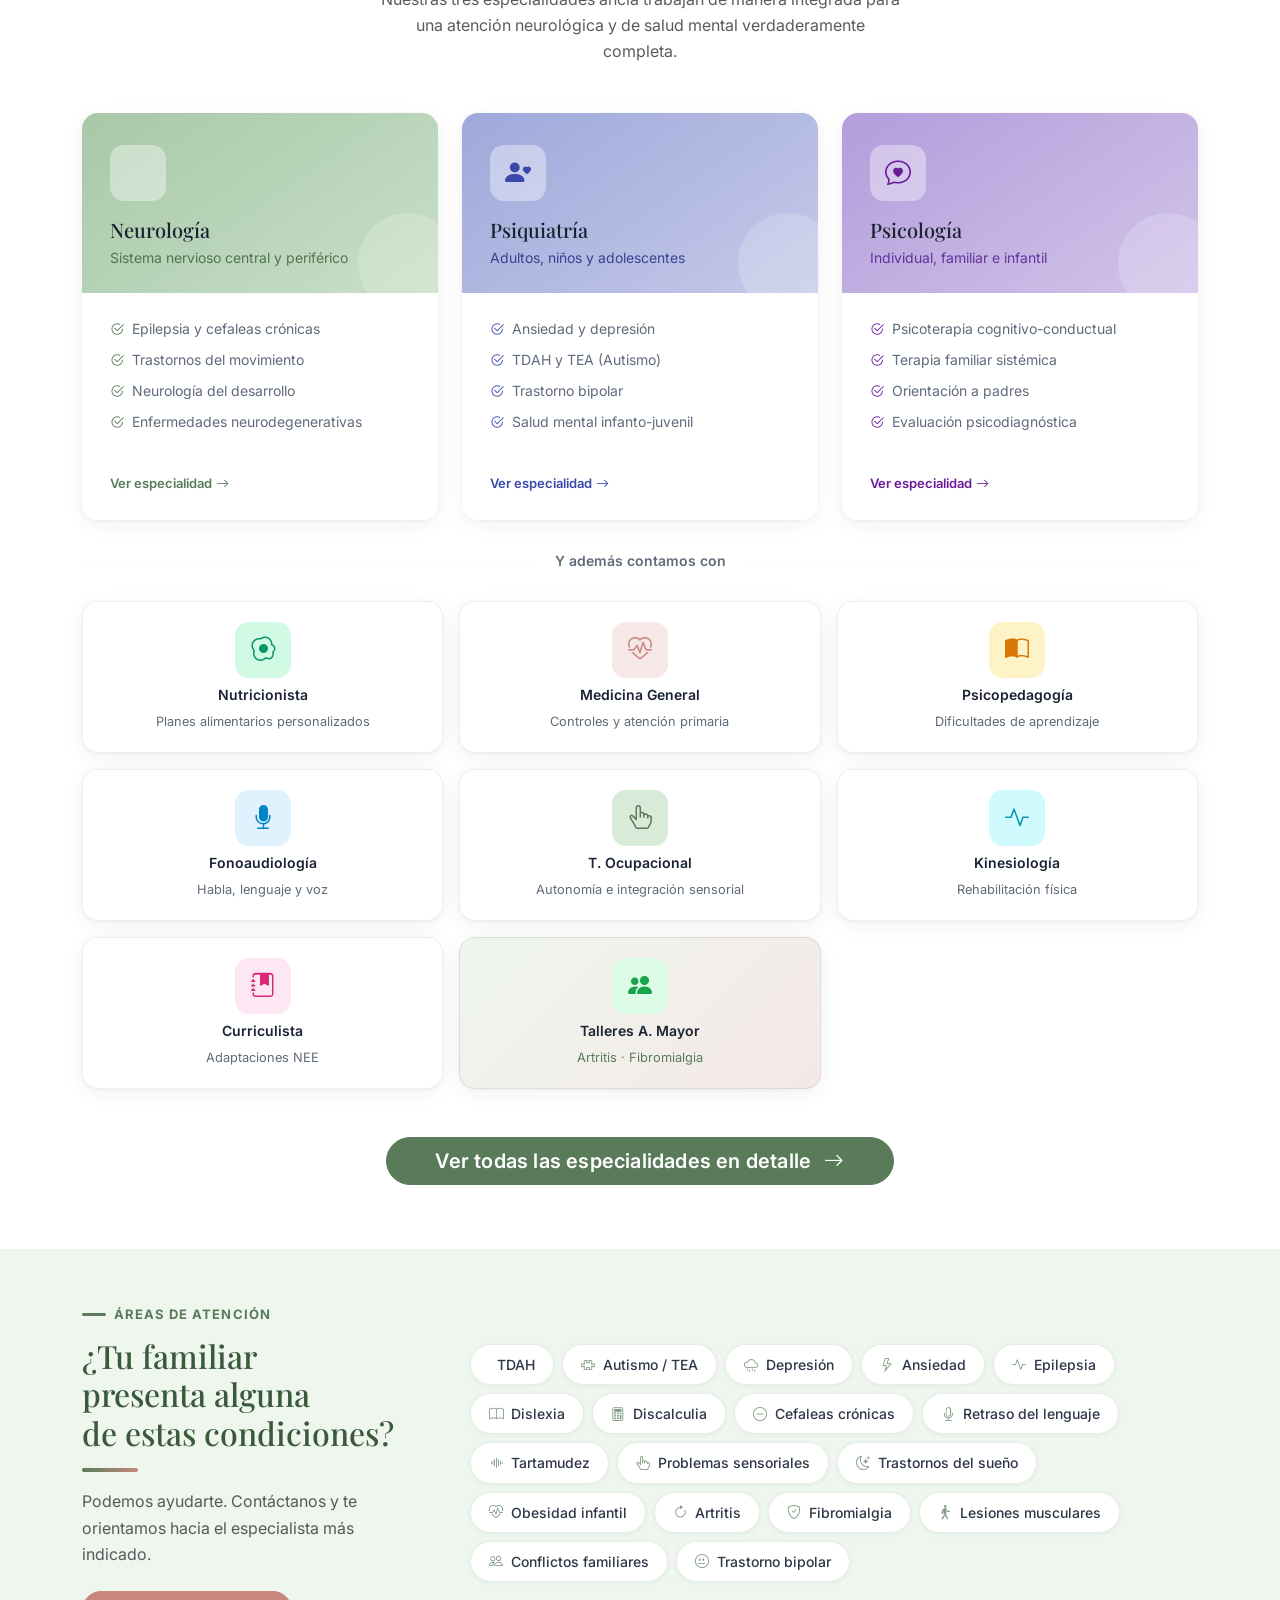
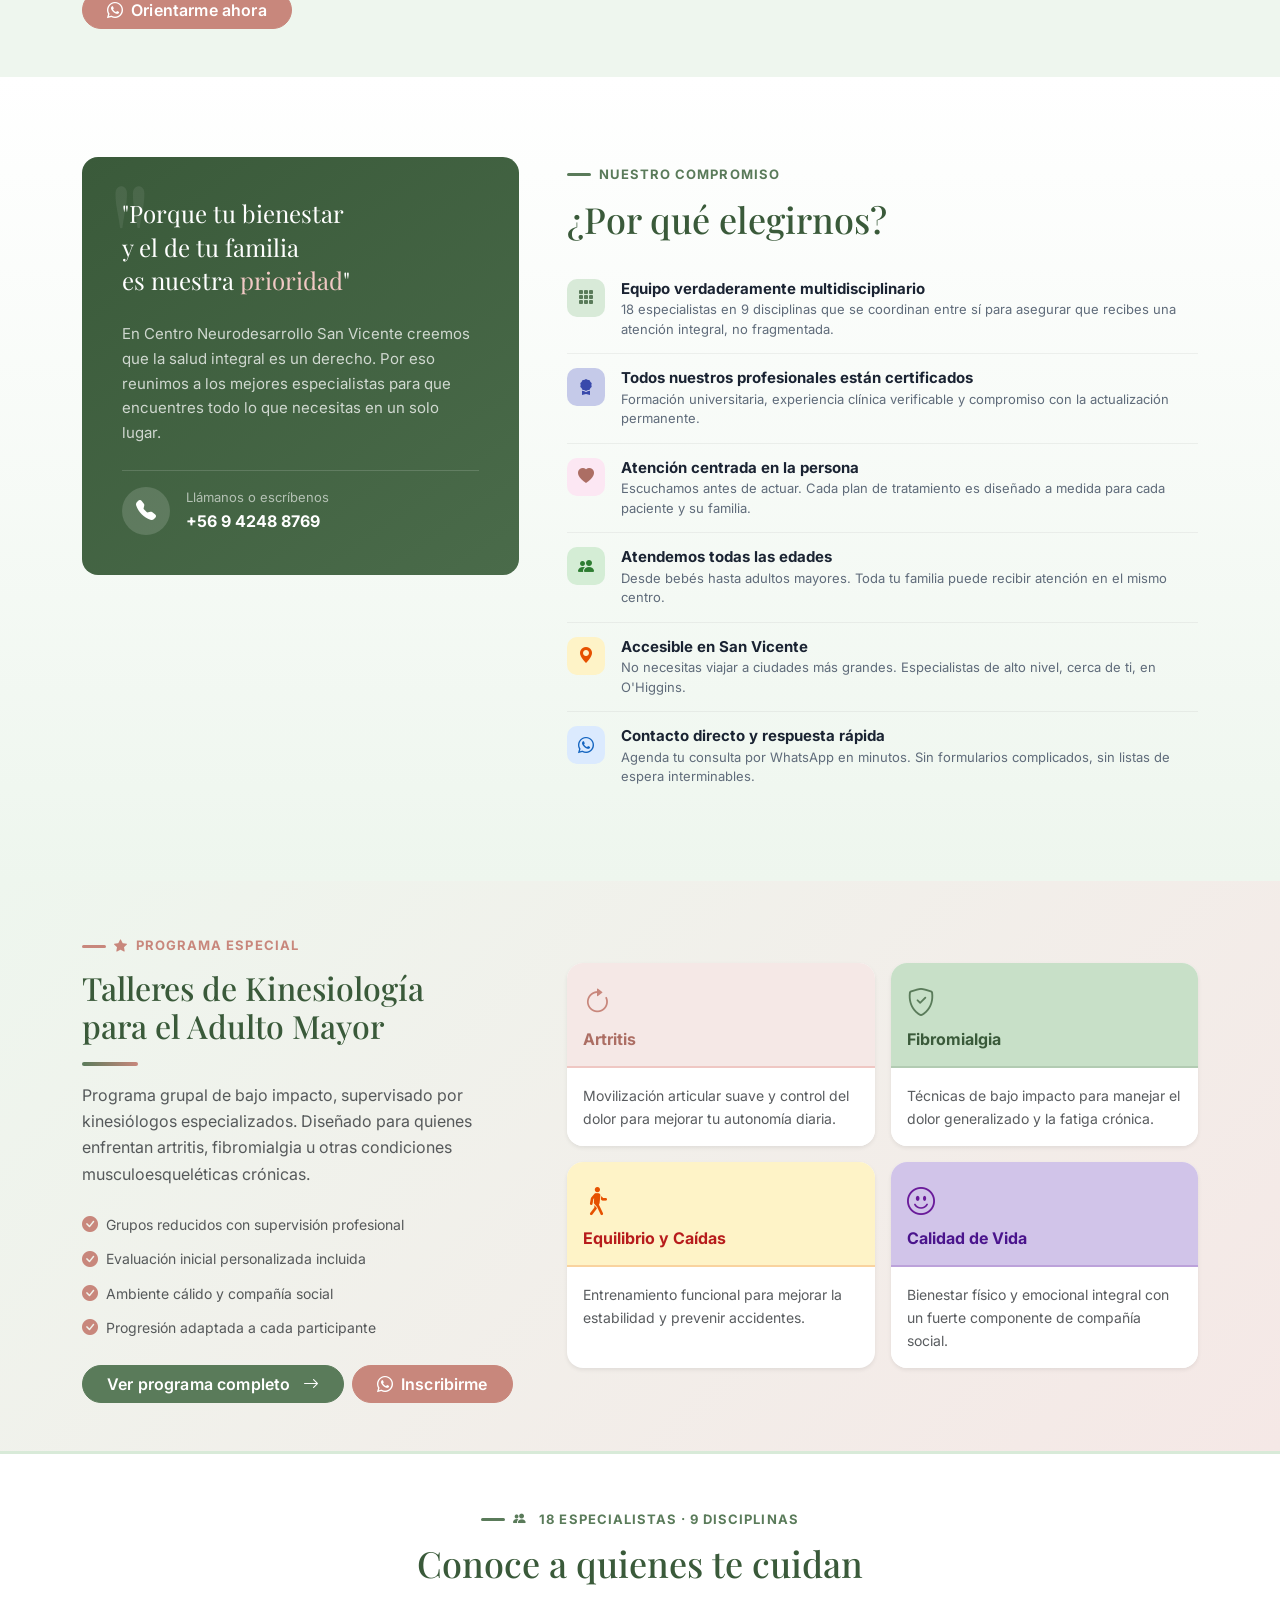
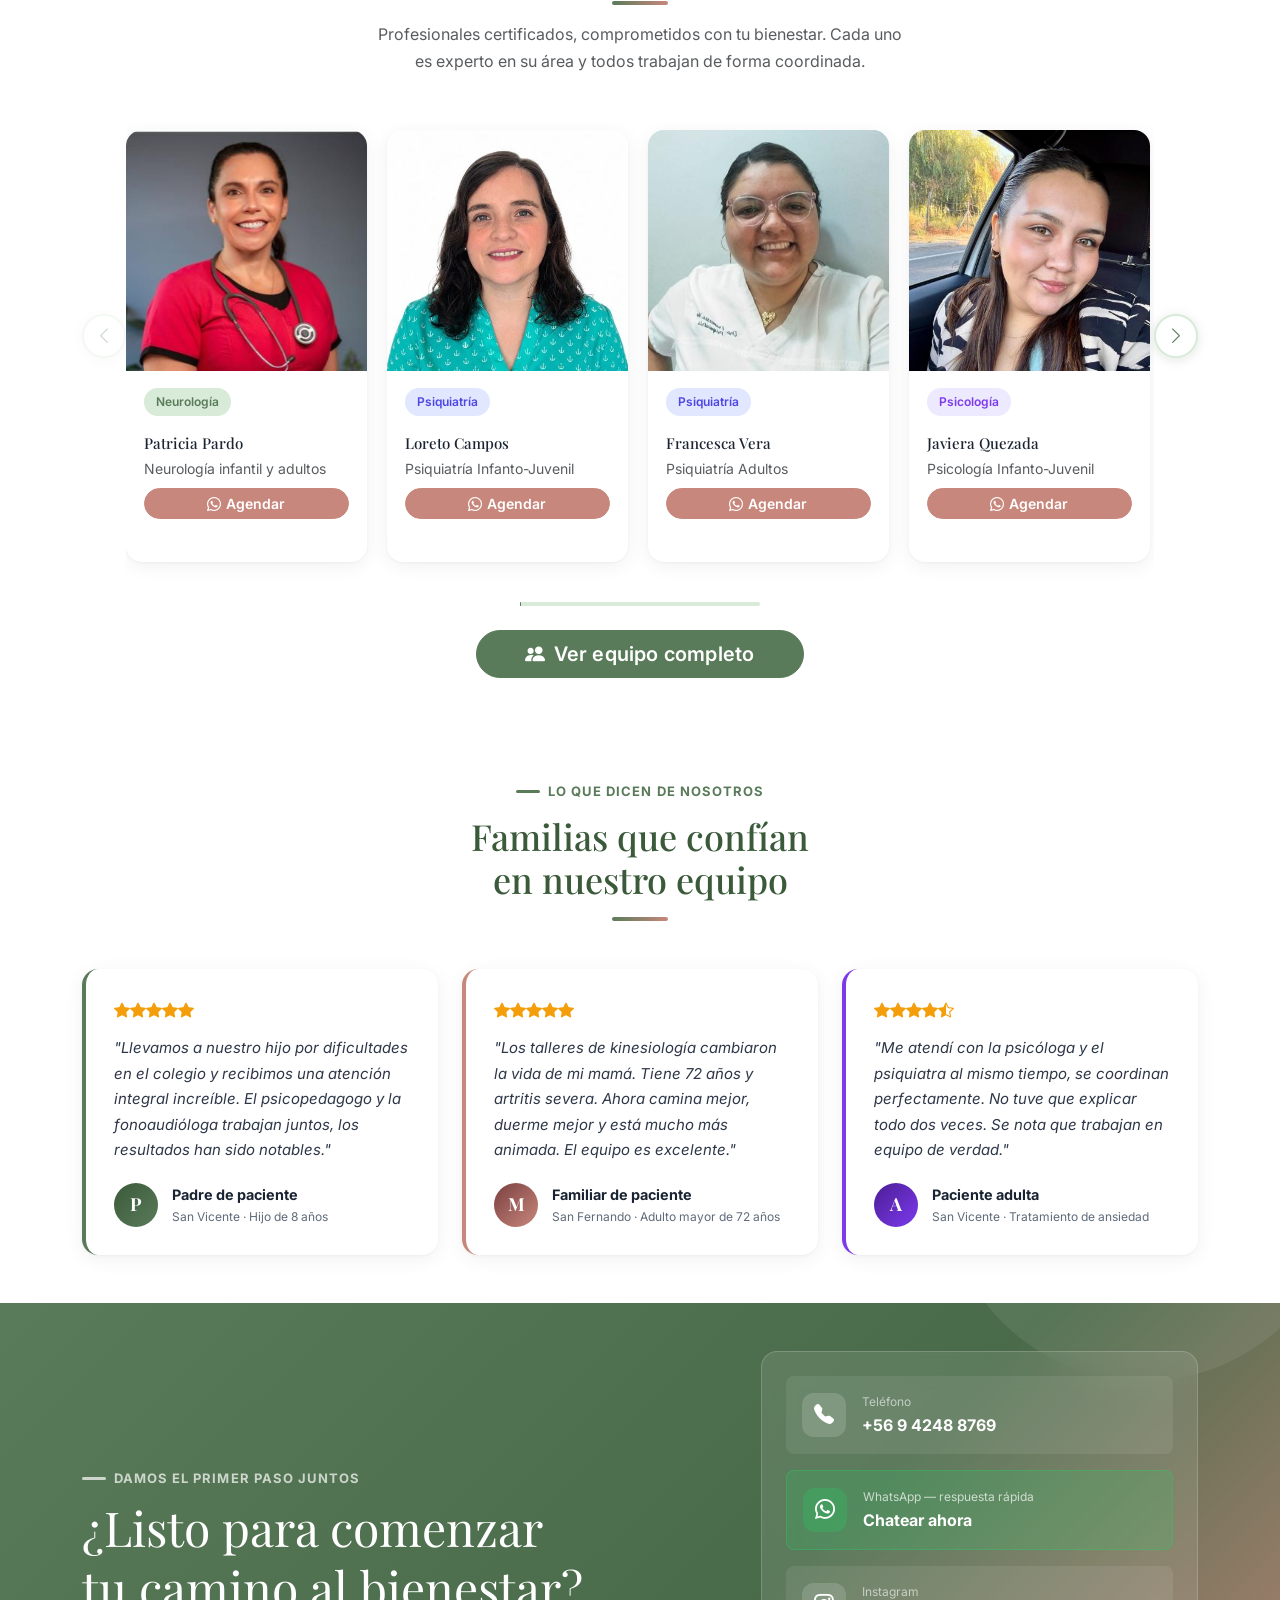
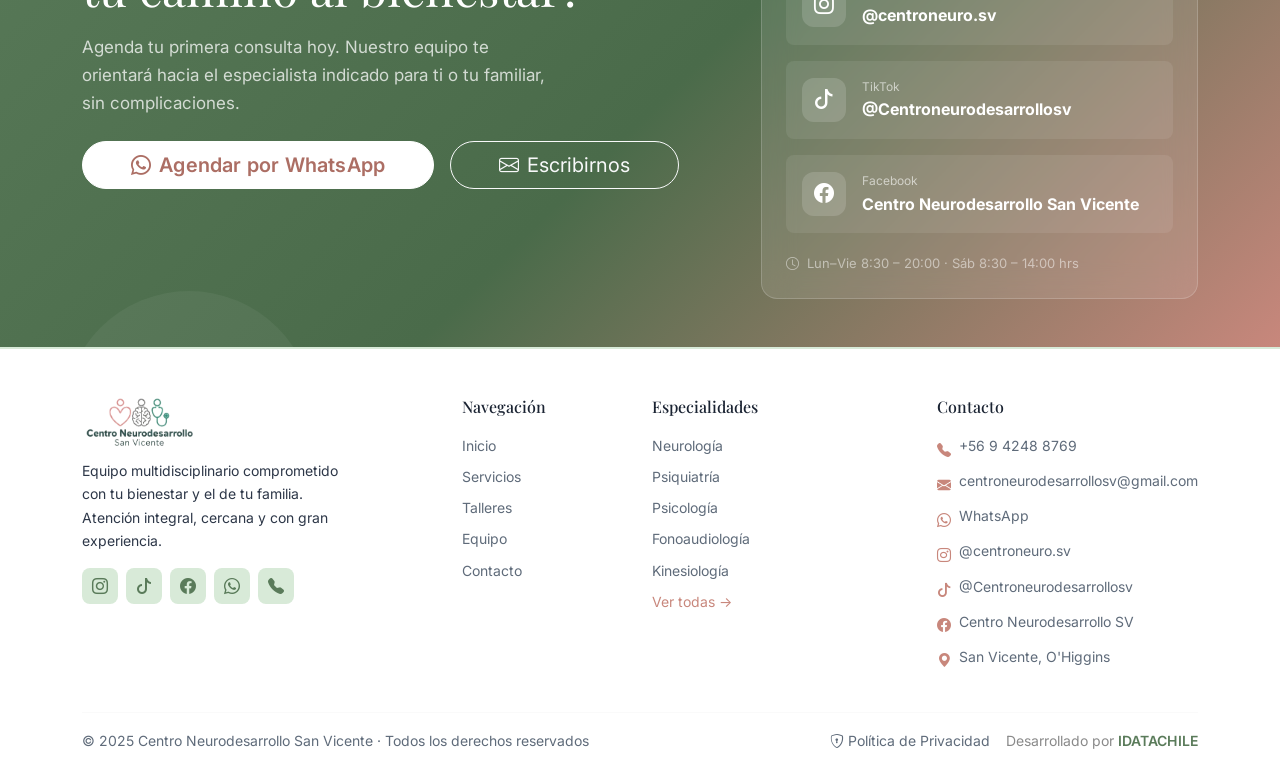
==== commit 045c5a0a: "Add initial website assets and configuration files - Added a new image for team member Patricia Pard" ====
--- a/index.html
+++ b/index.html
@@ -1,5 +1,5 @@
 ﻿<!DOCTYPE html>
-<html lang="es">
+<html lang="es-CL">
 <head>
   <meta charset="UTF-8">
   <meta name="viewport" content="width=device-width, initial-scale=1.0">
@@ -27,6 +27,7 @@
   <link rel="icon" type="image/png" sizes="32x32" href="assets/img/favicon/favicon-32x32.png">
   <link rel="icon" type="image/png" sizes="96x96" href="assets/img/favicon/favicon-96x96.png">
   <link rel="apple-touch-icon" href="assets/img/favicon/apple-touch-icon.png">
+  <link rel="manifest" href="manifest.json">
   <link href="https://cdn.jsdelivr.net/npm/bootstrap@5.3.3/dist/css/bootstrap.min.css" rel="stylesheet" integrity="sha384-QWTKZyjpPEjISv5WaRU9OFeRpok6YctnYmDr5pNlyT2bRjXh0JMhjY6hW+ALEwIH" crossorigin="anonymous">
   <link rel="stylesheet" href="https://cdn.jsdelivr.net/npm/bootstrap-icons@1.11.3/font/bootstrap-icons.min.css">
   <link rel="preconnect" href="https://fonts.googleapis.com">
@@ -114,7 +115,7 @@
 <nav class="navbar navbar-expand-lg navbar-light sticky-top" id="mainNav">
   <div class="container">
     <a class="navbar-brand py-1" href="index.html">
-      <img src="assets/img/logo-transparent-original-canvas.png" alt="Centro Neurodesarrollo San Vicente" class="navbar-logo">
+      <img src="assets/img/logo-transparent-original-canvas.png" alt="Centro Neurodesarrollo San Vicente" class="navbar-logo" width="297" height="144">
     </a>
     <div class="navbar-brand-divider d-none d-lg-flex align-items-center"></div>
     <button class="navbar-toggler border-0" type="button" data-bs-toggle="collapse" data-bs-target="#navMain" aria-controls="navMain" aria-expanded="false" aria-label="Abrir menú">
@@ -1091,7 +1092,7 @@
     <div class="row g-4">
       <div class="col-lg-4 col-md-12">
         <div class="footer-logo-wrap mb-2">
-          <img src="assets/img/logo-transparent-original-canvas.png" alt="Centro Neurodesarrollo San Vicente" class="footer-logo">
+          <img src="assets/img/logo-transparent-original-canvas.png" alt="Centro Neurodesarrollo San Vicente" class="footer-logo" width="297" height="144">
         </div>
         <p class="small mb-3" style="max-width:280px">
           Equipo multidisciplinario comprometido con tu bienestar y el de tu familia. Atención integral, cercana y con gran experiencia.
--- a/css/custom.css
+++ b/css/custom.css
@@ -25,7 +25,7 @@
   --color-bg:             #F0F0F0;
   --color-white:          #ffffff;
   --color-text:           #2D3748;
-  --color-text-light:     #718096;
+  --color-text-light:     #5F6B7A;
   --color-heading:        #1A2332;
 
   /* Pasteles de especialidades */
@@ -1661,3 +1661,192 @@
 .video-lazy-wrap.loaded .video-play-overlay {
   opacity: 0;
 }
+
+/* --- Galería + Lightbox (nuestro-centro.html) --- */
+.gallery-grid {
+  display: grid;
+  grid-template-columns: repeat(3, 1fr);
+  gap: 1rem;
+}
+.gallery-item {
+  position: relative;
+  overflow: hidden;
+  border-radius: 0.75rem;
+  cursor: pointer;
+  aspect-ratio: 4 / 3;
+  background: var(--color-primary-xlight);
+  outline-offset: 3px;
+}
+.gallery-item:focus-visible { outline: 3px solid var(--color-primary); }
+.gallery-item img {
+  width: 100%;
+  height: 100%;
+  object-fit: cover;
+  display: block;
+  transition: transform 0.4s ease;
+}
+.gallery-item:hover img,
+.gallery-item:focus img { transform: scale(1.06); }
+.gallery-item-overlay {
+  position: absolute;
+  inset: 0;
+  background: linear-gradient(180deg, transparent 50%, rgba(0,0,0,0.58) 100%);
+  display: flex;
+  align-items: flex-end;
+  padding: 0.875rem;
+  opacity: 0;
+  transition: opacity 0.3s ease;
+}
+.gallery-item:hover .gallery-item-overlay,
+.gallery-item:focus .gallery-item-overlay { opacity: 1; }
+.gallery-item-overlay span {
+  color: #fff;
+  font-size: 0.83rem;
+  font-weight: 600;
+  text-shadow: 0 1px 3px rgba(0,0,0,0.4);
+}
+
+/* Lightbox */
+.gallery-lightbox {
+  position: fixed;
+  inset: 0;
+  background: rgba(8, 10, 14, 0.94);
+  z-index: 9900;
+  display: flex;
+  align-items: center;
+  justify-content: center;
+  opacity: 0;
+  pointer-events: none;
+  transition: opacity 0.25s ease;
+  padding: 1rem;
+}
+.gallery-lightbox.active { opacity: 1; pointer-events: all; }
+.lb-img-wrap {
+  max-width: min(92vw, 1100px);
+  display: flex;
+  flex-direction: column;
+  align-items: center;
+}
+.lb-img-wrap img {
+  max-width: 100%;
+  max-height: 80vh;
+  object-fit: contain;
+  border-radius: 0.625rem;
+  box-shadow: 0 24px 80px rgba(0,0,0,0.55);
+}
+.lb-caption {
+  color: rgba(255,255,255,.7);
+  font-size: .875rem;
+  margin-top: .75rem;
+  text-align: center;
+  margin-bottom: 0;
+}
+.lb-counter {
+  position: fixed;
+  top: 1.4rem;
+  left: 50%;
+  transform: translateX(-50%);
+  color: rgba(255,255,255,.55);
+  font-size: .8rem;
+  letter-spacing: .05em;
+  z-index: 10;
+}
+.lb-close, .lb-prev, .lb-next {
+  background: rgba(255,255,255,.13);
+  border: none;
+  color: #fff;
+  border-radius: 50%;
+  cursor: pointer;
+  display: flex;
+  align-items: center;
+  justify-content: center;
+  transition: background .2s, transform .15s;
+  z-index: 10;
+}
+.lb-close:hover, .lb-prev:hover, .lb-next:hover { background: rgba(255,255,255,.26); }
+.lb-close {
+  position: fixed;
+  top: 1.25rem; right: 1.5rem;
+  width: 44px; height: 44px;
+  font-size: 1.1rem;
+}
+.lb-prev, .lb-next {
+  position: fixed;
+  top: 50%;
+  transform: translateY(-50%);
+  width: 52px; height: 52px;
+  font-size: 1.4rem;
+}
+.lb-prev { left: 1.25rem; }
+.lb-next { right: 1.25rem; }
+.lb-prev:hover { transform: translateY(-50%) translateX(-2px); }
+.lb-next:hover { transform: translateY(-50%) translateX(2px);  }
+
+@media (max-width: 767.98px) {
+  .gallery-grid { grid-template-columns: repeat(2, 1fr); gap: 0.625rem; }
+  .lb-prev { left: .5rem; }
+  .lb-next { right: .5rem; }
+}
+@media (max-width: 479.98px) {
+  .gallery-grid { grid-template-columns: 1fr; }
+}
+
+/* ── Servicios: "¿Cuándo consultar?" expandible ── */
+.sdc-expand-wrap {
+  border-top: 1px solid rgba(90,123,90,0.12);
+  margin-top: 1.25rem;
+  padding-top: 1rem;
+}
+.sdc-expand-btn {
+  background: none;
+  border: none;
+  padding: 0;
+  color: var(--color-primary);
+  font-weight: 600;
+  font-size: .875rem;
+  cursor: pointer;
+  display: inline-flex;
+  align-items: center;
+  gap: .4rem;
+  transition: color .2s;
+}
+.sdc-expand-btn:hover { color: var(--color-primary-dark); }
+.sdc-chevron { transition: transform .25s ease; }
+.sdc-expand-btn[aria-expanded="true"] .sdc-chevron { transform: rotate(180deg); }
+.sdc-detail { margin-top: 1rem; animation: sdc-in .22s ease; }
+@keyframes sdc-in { from { opacity:0; transform:translateY(-6px); } to { opacity:1; transform:none; } }
+.sdc-when h6 {
+  font-size: .8rem;
+  font-weight: 700;
+  color: var(--color-primary-dark);
+  display: flex;
+  align-items: center;
+  gap: .4rem;
+  margin-bottom: .5rem;
+}
+.sdc-when ul {
+  padding-left: 1.1rem;
+  margin: 0;
+  font-size: .875rem;
+  color: var(--color-text);
+}
+.sdc-when ul li { margin-bottom: .3rem; }
+.sdc-first-visit {
+  margin-top: .875rem;
+  background: var(--color-primary-xlight);
+  border-left: 3px solid var(--color-primary);
+  border-radius: 0 .5rem .5rem 0;
+  padding: .625rem .875rem;
+  font-size: .875rem;
+}
+.sdc-first-visit p { margin: 0; color: var(--color-text); }
+.sdc-first-visit strong { color: var(--color-primary-dark); font-size: .8rem; }
+.sdc-vs {
+  margin: .75rem 0 0;
+  font-size: .825rem;
+  color: var(--color-text);
+  background: var(--color-accent-light);
+  border-left: 3px solid var(--color-accent);
+  border-radius: 0 .5rem .5rem 0;
+  padding: .5rem .875rem;
+}
